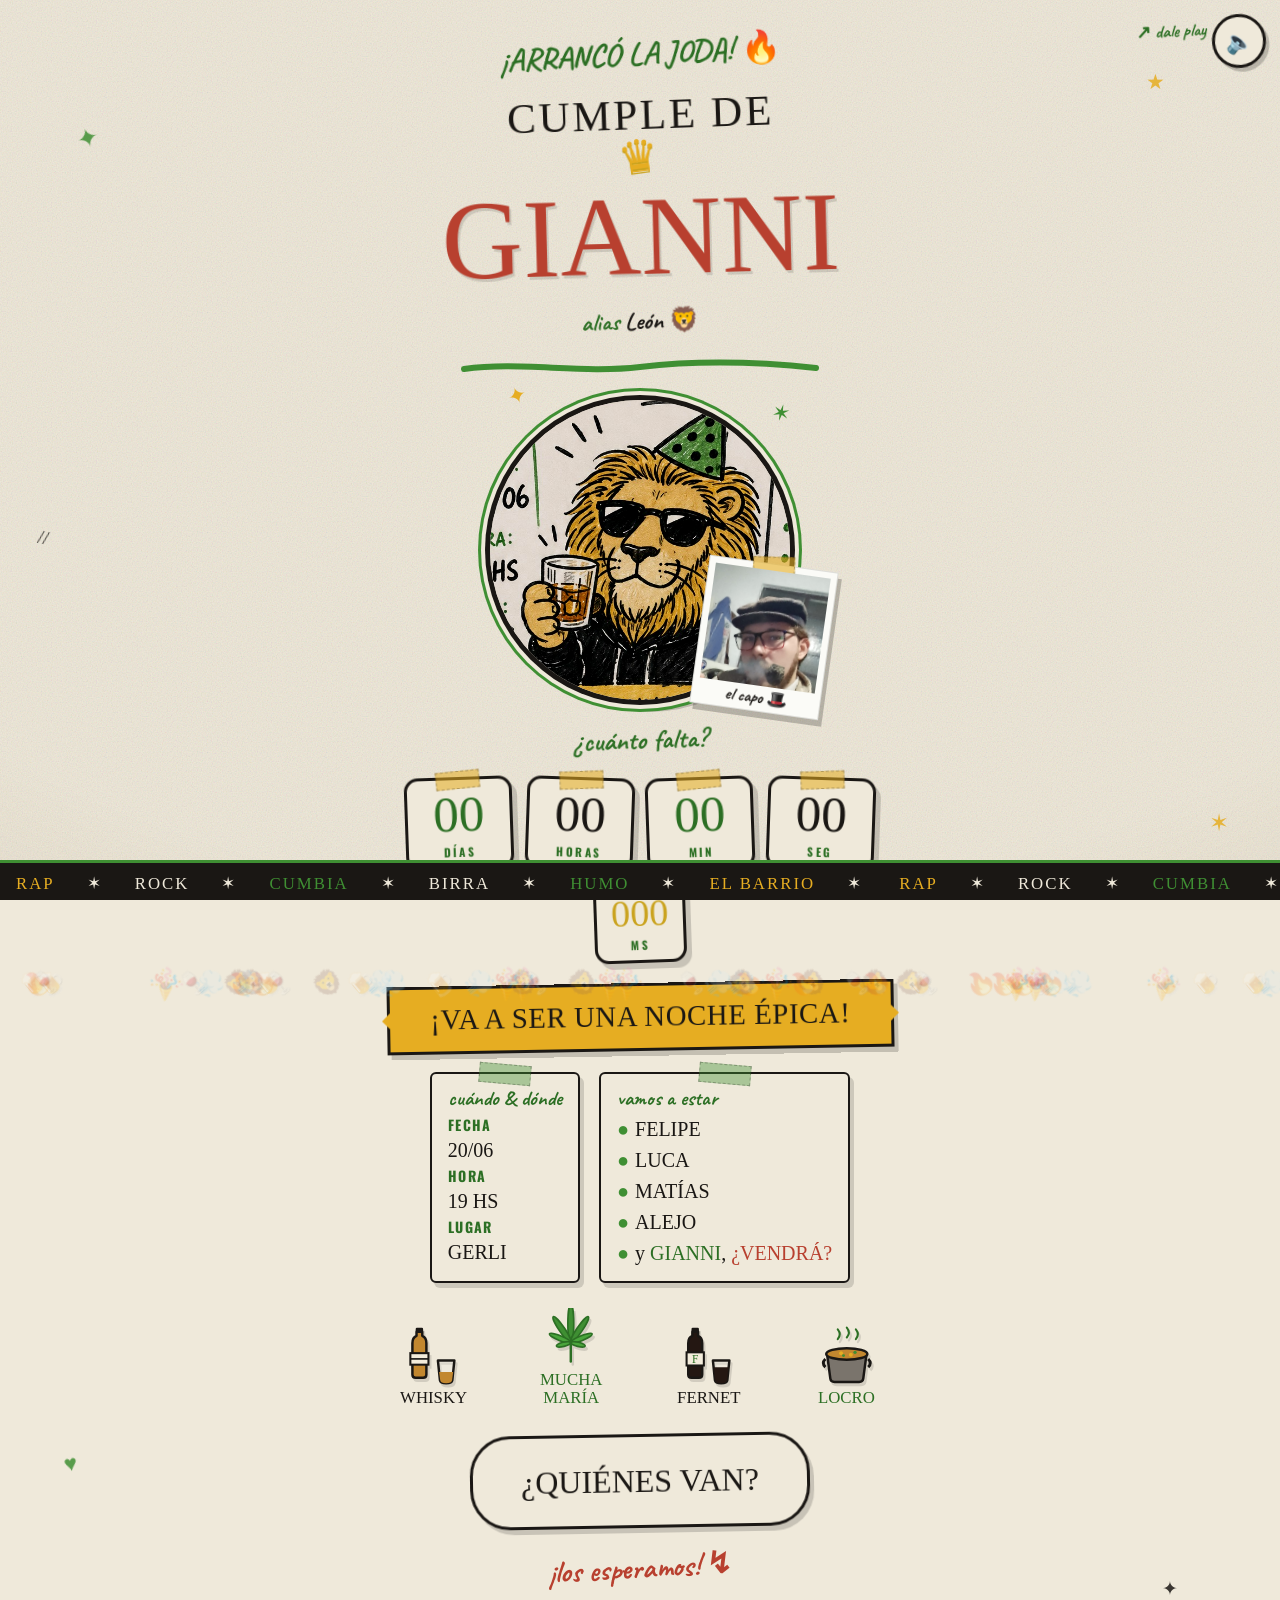
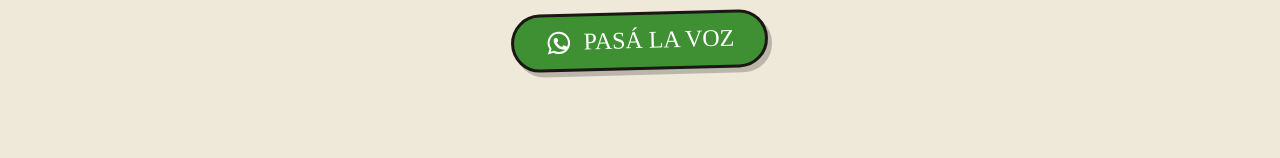
==== index.html @ a2eef61c "Rediseño flyer underground: papel kraft, marker, león + foto Gianni - Estilo dibujado (Permanent Mar" ====
<!DOCTYPE html>
<html lang="es">
<head>
<meta charset="UTF-8" />
<meta name="viewport" content="width=device-width, initial-scale=1.0, viewport-fit=cover" />
<title>CUMPLE DE GIANNI · Cuenta Regresiva</title>
<meta name="description" content="Cuenta regresiva pal cumple de Gianni (alias León) en Gerli, Lanús. Whisky, fernet, locro, humo y mucha joda." />

<!-- Open Graph -->
<meta property="og:title" content="CUMPLE DE GIANNI 🦁 — alias León" />
<meta property="og:description" content="Faltan días pa' la joda. Gerli, Lanús · 20/06 19hs. ¡Va a ser una noche épica!" />
<meta property="og:type" content="website" />
<meta property="og:image" content="leon.jpeg" />

<link rel="preconnect" href="https://fonts.googleapis.com" />
<link rel="preconnect" href="https://fonts.gstatic.com" crossorigin />
<link href="https://fonts.googleapis.com/css2?family=Permanent+Marker&family=Caveat:wght@500;700&family=Oswald:wght@500;700&display=swap" rel="stylesheet" />

<style>
  :root{
    --paper:#efe9da;--paper-2:#e7e0cf;--ink:#1a1714;
    --green:#3f8f33;--green-d:#2c6f24;--gold:#e6ad22;--gold-d:#caa31f;--red:#b8402f;
  }
  *{margin:0;padding:0;box-sizing:border-box}
  html,body{width:100%;min-height:100%}
  body{
    font-family:'Oswald',sans-serif;color:var(--ink);background:var(--paper);
    -webkit-font-smoothing:antialiased;position:relative;overflow-x:hidden;cursor:crosshair;
  }
  body::before{
    content:"";position:fixed;inset:0;z-index:0;pointer-events:none;opacity:.5;mix-blend-mode:multiply;
    background-image:url("data:image/svg+xml,%3Csvg xmlns='http://www.w3.org/2000/svg' width='220' height='220'%3E%3Cfilter id='n'%3E%3CfeTurbulence type='fractalNoise' baseFrequency='0.8' numOctaves='3'/%3E%3C/filter%3E%3Crect width='100%25' height='100%25' filter='url(%23n)' opacity='0.45'/%3E%3C/svg%3E");
  }
  body::after{
    content:"";position:fixed;inset:0;z-index:0;pointer-events:none;
    background:radial-gradient(120% 100% at 50% 40%, transparent 60%, rgba(120,95,40,.12) 100%);
  }

  .smoke{position:fixed;bottom:-12vmin;z-index:0;pointer-events:none;width:30vmin;height:30vmin;border-radius:50%;
    background:radial-gradient(circle, rgba(90,80,60,.10), transparent 65%);filter:blur(10px);opacity:0;animation:rise linear infinite}
  .smoke.s1{left:10%;animation-duration:19s}.smoke.s2{left:46%;animation-duration:24s;animation-delay:7s}.smoke.s3{left:78%;animation-duration:21s;animation-delay:3s}
  @keyframes rise{0%{transform:translateY(0) scale(.8);opacity:0}15%{opacity:.8}100%{transform:translateY(-115vh) scale(1.5);opacity:0}}

  .sheet{position:relative;z-index:1;max-width:600px;margin:0 auto;
    padding:clamp(1.2rem,5vw,2.4rem) clamp(1rem,4vw,1.8rem) 5.5rem;
    display:flex;flex-direction:column;align-items:center;text-align:center;gap:clamp(.8rem,2.4vw,1.3rem)}

  .doodle{position:absolute;font-family:'Permanent Marker',cursive;pointer-events:none;color:var(--green);opacity:.85;z-index:1}
  .dk{color:var(--ink)}.dy{color:var(--gold)}
  .d1{top:7%;left:6%;font-size:1.6rem;transform:rotate(-18deg)}.d2{top:4%;right:9%;font-size:1.3rem}
  .d3{top:30%;left:3%;font-size:1.2rem;transform:rotate(12deg)}.d4{top:46%;right:4%;font-size:1.5rem}
  .d5{bottom:16%;left:5%;font-size:1.4rem;transform:rotate(-10deg)}.d6{bottom:9%;right:8%;font-size:1.2rem}

  .eyebrow{font-family:'Caveat',cursive;font-weight:700;font-size:clamp(1.3rem,5vw,2rem);color:var(--green-d);transform:rotate(-3deg);line-height:1;animation:fade .7s ease .2s both}

  .title-wrap{display:flex;flex-direction:column;align-items:center;gap:.18em;margin-top:.1rem}
  .t-small{font-family:'Permanent Marker',cursive;font-size:clamp(1.5rem,7vw,2.7rem);letter-spacing:.06em;transform:rotate(-2deg);color:var(--ink);line-height:1;animation:fade .7s ease .3s both}
  .t-name{position:relative;display:inline-block;font-family:'Permanent Marker',cursive;font-size:clamp(3.2rem,16vw,7rem);line-height:.9;padding-top:.42em;transform:rotate(-1.5deg);text-shadow:2px 3px 0 rgba(0,0,0,.12);animation:sprayOn .9s ease .35s both}
  .crown{position:absolute;top:-.05em;left:50%;transform:translateX(-50%) rotate(-7deg);font-size:.4em;color:var(--gold);text-shadow:0 2px 0 var(--gold-d)}
  .apodo{font-family:'Caveat',cursive;font-weight:700;color:var(--green-d);font-size:clamp(1.05rem,4vw,1.5rem);transform:rotate(-2deg);margin-top:-.1rem;animation:fade .7s ease .5s both}
  .apodo b{color:var(--ink)}
  @keyframes sprayOn{0%{opacity:0;filter:blur(14px);transform:rotate(-1.5deg) scale(1.08)}60%{opacity:1;filter:blur(0)}}
  @keyframes fade{0%{opacity:0;transform:translateY(10px)}}

  .scribble{width:min(78%,360px);height:18px;margin-top:.1rem;animation:fade .6s ease .7s both}
  .scribble path{fill:none;stroke:var(--green);stroke-width:6;stroke-linecap:round}

  .lion{position:relative;width:clamp(190px,52vw,300px);aspect-ratio:1;margin:.2rem 0 .1rem;animation:pop .6s cubic-bezier(.2,1.5,.4,1) .6s both}
  .lion-frame{position:absolute;inset:0;border-radius:50%;overflow:hidden;cursor:pointer;
    box-shadow:0 0 0 5px var(--ink),0 0 0 9px var(--paper),0 0 0 12px var(--green),10px 12px 0 rgba(0,0,0,.18);background:var(--paper-2);transition:transform .2s}
  .lion-frame:hover{transform:rotate(-2deg) scale(1.02)}
  .lion-frame.shake{animation:shake .5s}
  @keyframes shake{0%,100%{transform:rotate(0)}20%{transform:rotate(-4deg)}40%{transform:rotate(4deg)}60%{transform:rotate(-3deg)}80%{transform:rotate(3deg)}}
  .lion-frame img{position:absolute;width:185%;left:-34%;top:-70%;filter:contrast(1.04) saturate(1.05)}
  .lion .spark{position:absolute;font-family:'Permanent Marker',cursive;color:var(--ink);font-size:1.4rem;pointer-events:none}
  .lion .sp1{top:-6%;left:6%;transform:rotate(-20deg);color:var(--gold)}
  .lion .sp2{top:0;right:0;transform:rotate(15deg);color:var(--green)}
  @keyframes pop{0%{opacity:0;transform:translateY(24px) scale(.85)}}

  .polaroid{position:absolute;bottom:-4%;right:-13%;width:clamp(86px,24vw,130px);background:#fbfbf7;padding:6px 6px 4px;
    border:1px solid rgba(0,0,0,.12);box-shadow:4px 6px 0 rgba(0,0,0,.22);transform:rotate(8deg);z-index:4;animation:drop .7s cubic-bezier(.2,1.4,.4,1) 1s both}
  .polaroid::before{content:"";position:absolute;top:-8px;left:50%;transform:translateX(-50%) rotate(-6deg);width:40px;height:15px;background:rgba(230,173,34,.6);border:1px dashed rgba(0,0,0,.25)}
  .pol-img{position:relative;width:100%;aspect-ratio:1;overflow:hidden;background:#222}
  .pol-img img{position:absolute;width:115%;left:-13%;top:-34%;filter:contrast(1.05)}
  .pol-cap{display:block;font-family:'Caveat',cursive;font-weight:700;color:var(--ink);font-size:clamp(.8rem,3vw,1.05rem);text-align:center;line-height:1.05;margin-top:3px}
  @keyframes drop{0%{opacity:0;transform:translateY(-30px) rotate(0) scale(.6)}}

  .clock-cap{font-family:'Caveat',cursive;font-weight:700;font-size:clamp(1.2rem,4.5vw,1.7rem);color:var(--green-d);transform:rotate(-2deg)}
  .clock{display:flex;flex-wrap:wrap;justify-content:center;gap:clamp(.45rem,2vw,.8rem);width:100%}
  .cell{position:relative;min-width:clamp(62px,17vw,108px);background:var(--paper);border:3px solid var(--ink);border-radius:14px;
    padding:.5rem .35rem .4rem;box-shadow:5px 6px 0 rgba(0,0,0,.16);animation:pop .55s cubic-bezier(.2,1.5,.4,1) both}
  .cell:nth-child(1){animation-delay:.9s}.cell:nth-child(2){animation-delay:1s}.cell:nth-child(3){animation-delay:1.1s}.cell:nth-child(4){animation-delay:1.2s}.cell:nth-child(5){animation-delay:1.3s}
  .cell:nth-child(odd){transform:rotate(-2deg)}.cell:nth-child(even){transform:rotate(2deg)}
  .cell::before{content:"";position:absolute;top:-9px;left:50%;transform:translateX(-50%) rotate(-4deg);width:42px;height:16px;background:rgba(230,173,34,.55);border:1px dashed rgba(0,0,0,.25)}
  .num{font-family:'Permanent Marker',cursive;font-size:clamp(1.8rem,7vw,3.2rem);line-height:1;color:var(--ink);font-variant-numeric:tabular-nums;transition:transform .12s}
  .num.tick{transform:scale(1.14)}
  .cell:nth-child(1) .num,.cell:nth-child(3) .num{color:var(--green-d)}
  .cell:nth-child(5) .num{color:var(--gold-d)}
  .lbl{font-family:'Oswald',sans-serif;font-weight:700;font-size:clamp(.5rem,1.7vw,.72rem);letter-spacing:.22em;text-transform:uppercase;color:var(--green-d);margin-top:.25rem}
  .cell--ms{min-width:clamp(62px,15vw,92px)}.cell--ms .num{font-size:clamp(1.4rem,5.5vw,2.4rem)}

  .banner{position:relative;background:var(--gold);color:var(--ink);font-family:'Permanent Marker',cursive;font-size:clamp(1.1rem,4.6vw,1.8rem);
    padding:.5em 1.4em;letter-spacing:.02em;transform:rotate(-1deg);box-shadow:4px 5px 0 rgba(0,0,0,.18);border:3px solid var(--ink)}
  .banner::before,.banner::after{content:"";position:absolute;top:50%;width:0;height:0;border:14px solid transparent}
  .banner::before{left:-22px;border-right-color:var(--gold);transform:translateY(-50%)}
  .banner::after{right:-22px;border-left-color:var(--gold);transform:translateY(-50%)}

  .notes{display:flex;flex-wrap:wrap;justify-content:center;gap:clamp(.6rem,3vw,1.2rem);width:100%}
  .note{background:var(--paper);border:2.5px solid var(--ink);border-radius:6px;padding:.7rem 1rem;text-align:left;box-shadow:4px 5px 0 rgba(0,0,0,.14);position:relative}
  .note::before{content:"";position:absolute;top:-10px;left:50%;transform:translateX(-50%) rotate(5deg);width:50px;height:18px;background:rgba(63,143,51,.4);border:1px dashed rgba(0,0,0,.25)}
  .note h4{font-family:'Caveat',cursive;font-weight:700;color:var(--green-d);font-size:clamp(1rem,3.6vw,1.3rem);margin-bottom:.2rem}
  .note .row{font-family:'Permanent Marker',cursive;font-size:clamp(.95rem,3.6vw,1.25rem);line-height:1.5}
  .note .row .k{color:var(--green-d);font-family:'Oswald';font-weight:700;font-size:.7em;letter-spacing:.1em;display:block;text-transform:uppercase}
  .crew-note .item{font-family:'Permanent Marker',cursive;font-size:clamp(.95rem,3.6vw,1.25rem);line-height:1.55}
  .crew-note .dot{color:var(--green);margin-right:.3em}.crew-note .host{color:var(--green-d)}
  .crew-note .q{color:var(--red)}

  .items{display:flex;flex-wrap:wrap;justify-content:center;align-items:flex-end;gap:clamp(.8rem,4vw,1.6rem);margin-top:.3rem}
  .item-x{display:flex;flex-direction:column;align-items:center;gap:.25rem;width:clamp(72px,20vw,112px)}
  .item-x .ic{width:clamp(2.6rem,10vw,3.6rem);height:auto;display:block;filter:drop-shadow(2px 3px 0 rgba(0,0,0,.12));transition:transform .2s}
  .item-x:hover .ic{transform:translateY(-4px) rotate(-4deg)}
  .item-x .nm{font-family:'Permanent Marker',cursive;font-size:clamp(.8rem,3.2vw,1.05rem);color:var(--ink);line-height:1.05}
  .item-x:nth-child(2) .nm,.item-x:nth-child(4) .nm{color:var(--green-d)}

  .bubble{position:relative;background:var(--paper);border:3px solid var(--ink);border-radius:40px;padding:.8em 1.5em;font-family:'Permanent Marker',cursive;font-size:clamp(1.2rem,5vw,2rem);box-shadow:4px 5px 0 rgba(0,0,0,.16);transform:rotate(-1deg);margin-top:.4rem}
  .esper{font-family:'Caveat',cursive;font-weight:700;color:var(--red);font-size:clamp(1.3rem,5vw,1.9rem);transform:rotate(-3deg)}

  .share{display:inline-flex;align-items:center;gap:.45em;margin-top:.3rem;cursor:pointer;
    background:var(--green);color:#fff;font-family:'Permanent Marker',cursive;font-size:clamp(1.05rem,4.4vw,1.5rem);
    border:3px solid var(--ink);border-radius:44px;padding:.5em 1.3em;box-shadow:4px 5px 0 rgba(0,0,0,.22);
    transform:rotate(-1.5deg);transition:transform .15s}
  .share:hover{transform:rotate(0) translateY(-2px)}
  .share:active{transform:translateY(1px)}
  .share svg{width:1.15em;height:1.15em;fill:#fff;flex:none}

  .mute{position:fixed;top:14px;right:14px;z-index:20;width:54px;height:54px;border-radius:50%;
    background:var(--paper);border:3px solid var(--ink);box-shadow:3px 4px 0 rgba(0,0,0,.2);
    font-size:1.4rem;cursor:pointer;transform:rotate(-6deg);display:grid;place-items:center;transition:transform .15s}
  .mute:hover{transform:rotate(0) scale(1.05)}
  .mute:not(.on){animation:nudge 1.6s ease-in-out infinite}
  .mute.on{background:var(--green);color:var(--paper)}
  @keyframes nudge{0%,100%{transform:rotate(-6deg)}50%{transform:rotate(-6deg) scale(1.1)}}
  .mute-hint{position:fixed;top:20px;right:74px;z-index:20;font-family:'Caveat',cursive;font-weight:700;color:var(--green-d);font-size:1.1rem;transform:rotate(-3deg);pointer-events:none}

  .marquee{position:fixed;bottom:0;left:0;width:100%;z-index:10;background:var(--ink);border-top:3px solid var(--green);overflow:hidden;white-space:nowrap;padding:.4rem 0}
  .marquee__t{display:inline-block;white-space:nowrap;animation:scroll 20s linear infinite}
  .marquee span{font-family:'Permanent Marker',cursive;font-size:clamp(.75rem,2.4vw,1.05rem);letter-spacing:.12em;color:var(--paper);padding:0 1rem}
  .marquee span.hot{color:var(--gold)}.marquee span.grn{color:var(--green)}
  @keyframes scroll{from{transform:translateX(0)}to{transform:translateX(-50%)}}

  .confetti{position:fixed;top:-5vh;font-size:1.5rem;z-index:30;pointer-events:none;animation:fall linear forwards}
  @keyframes fall{to{transform:translateY(112vh) rotate(680deg);opacity:.2}}

  .toast{position:fixed;left:50%;bottom:70px;transform:translateX(-50%);z-index:40;background:var(--ink);color:var(--paper);
    font-family:'Caveat',cursive;font-weight:700;font-size:1.1rem;padding:.5em 1.1em;border-radius:10px;box-shadow:3px 4px 0 rgba(0,0,0,.3);opacity:0;transition:opacity .3s;pointer-events:none}
  .toast.show{opacity:1}

  body.party .t-name{color:var(--red)}

  @media (prefers-reduced-motion:reduce){*{animation:none!important}}
</style>
</head>
<body>
  <audio id="bg" src="fiesta.mp3" loop preload="auto"></audio>
  <button class="mute" id="mbtn" aria-label="Música">🔈</button>
  <span class="mute-hint" id="hint">↗ dale play</span>

  <div class="smoke s1"></div><div class="smoke s2"></div><div class="smoke s3"></div>

  <span class="doodle d1">✦</span><span class="doodle d2 dy">★</span><span class="doodle d3 dk">//</span>
  <span class="doodle d4 dy">✶</span><span class="doodle d5">♥</span><span class="doodle d6 dk">✦</span>

  <main class="sheet">
    <p class="eyebrow">faltan pa' la joda...</p>

    <div class="title-wrap">
      <span class="t-small">CUMPLE DE</span>
      <span class="t-name"><span class="crown">♛</span>GIANNI</span>
    </div>
    <p class="apodo">alias <b>León</b> 🦁</p>
    <svg class="scribble" viewBox="0 0 360 18" preserveAspectRatio="none"><path d="M4 11 C 60 3, 120 16, 180 9 S 300 4, 356 10"/></svg>

    <div class="lion">
      <div class="lion-frame" id="lionFrame" title="tocá al león"><img src="leon.jpeg" alt="León" /></div>
      <span class="spark sp1">✦</span>
      <span class="spark sp2">✶</span>
      <div class="polaroid">
        <div class="pol-img"><img src="IMG-20250614-WA0026.jpg" alt="Gianni" /></div>
        <span class="pol-cap">el capo 🎩</span>
      </div>
    </div>

    <p class="clock-cap">¿cuánto falta?</p>
    <div class="clock" id="clock">
      <div class="cell"><div class="num" id="d">00</div><div class="lbl">Días</div></div>
      <div class="cell"><div class="num" id="h">00</div><div class="lbl">Horas</div></div>
      <div class="cell"><div class="num" id="m">00</div><div class="lbl">Min</div></div>
      <div class="cell"><div class="num" id="s">00</div><div class="lbl">Seg</div></div>
      <div class="cell cell--ms"><div class="num" id="ms">000</div><div class="lbl">Ms</div></div>
    </div>

    <div class="banner">¡VA A SER UNA NOCHE ÉPICA!</div>

    <div class="notes">
      <div class="note">
        <h4>cuándo &amp; dónde</h4>
        <div class="row"><span class="k">Fecha</span>20/06</div>
        <div class="row"><span class="k">Hora</span>19 HS</div>
        <div class="row"><span class="k">Lugar</span>GERLI</div>
      </div>
      <div class="note crew-note">
        <h4>vamos a estar</h4>
        <div class="item"><span class="dot">●</span>FELIPE</div>
        <div class="item"><span class="dot">●</span>LUCA</div>
        <div class="item"><span class="dot">●</span>MATÍAS</div>
        <div class="item"><span class="dot">●</span>ALEJO</div>
        <div class="item"><span class="dot">●</span>y <span class="host">GIANNI</span>, <span class="q">¿VENDRÁ?</span></div>
      </div>
    </div>

    <div class="items">
      <div class="item-x">
        <svg class="ic" viewBox="0 0 70 72" aria-hidden="true">
          <rect x="13" y="2" width="9" height="5" rx="1.5" fill="#1a1714"/>
          <path d="M14 7 h7 v5 q5 2 5 9 v38 q0 4 -4 4 H13 q-4 0 -4 -4 V21 q0 -7 5 -9 z" fill="#c2872f" stroke="#1a1714" stroke-width="3" stroke-linejoin="round"/>
          <rect x="6.5" y="33" width="22" height="14" fill="#f3ecdb" stroke="#1a1714" stroke-width="2.5"/>
          <line x1="6.5" y1="40" x2="28.5" y2="40" stroke="#1a1714" stroke-width="2"/>
          <path d="M40 42 h20 l-2.5 24 q-.5 3.5 -7.5 3.5 t-7.5 -3.5 z" fill="#ffffff" fill-opacity=".18" stroke="#1a1714" stroke-width="3" stroke-linejoin="round"/>
          <path d="M41.5 56 h17 l-1.3 10 q-.4 3.5 -7.2 3.5 t-7.2 -3.5 z" fill="#c2872f"/>
        </svg>
        <span class="nm">WHISKY</span>
      </div>
      <div class="item-x">
        <svg class="ic" viewBox="0 0 70 72" aria-hidden="true">
          <g transform="translate(35,42)" stroke="#2c6f24" stroke-width="2" stroke-linejoin="round">
            <ellipse cx="0" cy="-23" rx="3.6" ry="23" fill="#3f8f33"/>
            <ellipse cx="0" cy="-19" rx="3.4" ry="19" fill="#3f8f33" transform="rotate(34)"/>
            <ellipse cx="0" cy="-19" rx="3.4" ry="19" fill="#3f8f33" transform="rotate(-34)"/>
            <ellipse cx="0" cy="-14" rx="3" ry="14" fill="#4aa53c" transform="rotate(68)"/>
            <ellipse cx="0" cy="-14" rx="3" ry="14" fill="#4aa53c" transform="rotate(-68)"/>
            <ellipse cx="0" cy="-9" rx="2.6" ry="9" fill="#4aa53c" transform="rotate(104)"/>
            <ellipse cx="0" cy="-9" rx="2.6" ry="9" fill="#4aa53c" transform="rotate(-104)"/>
          </g>
          <line x1="35" y1="42" x2="35" y2="65" stroke="#2c6f24" stroke-width="3" stroke-linecap="round"/>
        </svg>
        <span class="nm">MUCHA MARÍA</span>
      </div>
      <div class="item-x">
        <svg class="ic" viewBox="0 0 70 72" aria-hidden="true">
          <rect x="14" y="2" width="9" height="5" rx="1.5" fill="#1a1714"/>
          <path d="M15 7 h7 v5 q5 2 5 9 v38 q0 4 -4 4 H14 q-4 0 -4 -4 V21 q0 -7 5 -9 z" fill="#241712" stroke="#1a1714" stroke-width="3" stroke-linejoin="round"/>
          <rect x="8" y="32" width="21" height="16" fill="#f3ecdb" stroke="#1a1714" stroke-width="2.5"/>
          <text x="18.5" y="45" font-family="'Permanent Marker',cursive" font-size="14" text-anchor="middle" fill="#2c6f24">F</text>
          <path d="M40 42 h20 l-2.5 24 q-.5 3.5 -7.5 3.5 t-7.5 -3.5 z" fill="#ffffff" fill-opacity=".18" stroke="#1a1714" stroke-width="3" stroke-linejoin="round"/>
          <path d="M41.2 50 h17.6 l-1.7 16 q-.5 3.5 -7.1 3.5 t-7.1 -3.5 z" fill="#241712"/>
        </svg>
        <span class="nm">FERNET</span>
      </div>
      <div class="item-x">
        <svg class="ic" viewBox="0 0 70 72" aria-hidden="true">
          <path d="M24 16 q5 -6 0 -12" fill="none" stroke="#2c6f24" stroke-width="2.5" stroke-linecap="round"/>
          <path d="M35 14 q5 -6 0 -12" fill="none" stroke="#2c6f24" stroke-width="2.5" stroke-linecap="round"/>
          <path d="M46 16 q5 -6 0 -12" fill="none" stroke="#2c6f24" stroke-width="2.5" stroke-linecap="round"/>
          <path d="M9 40 q-5 5 0 10" fill="none" stroke="#1a1714" stroke-width="3.5"/>
          <path d="M61 40 q5 5 0 10" fill="none" stroke="#1a1714" stroke-width="3.5"/>
          <path d="M11 34 h48 l-4 30 q-.5 4 -5 4 h-30 q-4.5 0 -5 -4 z" fill="#7a746c" stroke="#1a1714" stroke-width="3" stroke-linejoin="round"/>
          <ellipse cx="35" cy="34" rx="25" ry="7" fill="#c2872f" stroke="#1a1714" stroke-width="3"/>
          <circle cx="28" cy="33" r="2.4" fill="#e6ad22"/><circle cx="40" cy="35" r="2.4" fill="#e6ad22"/>
          <circle cx="45" cy="32" r="2" fill="#3f8f33"/><circle cx="31" cy="36" r="1.8" fill="#3f8f33"/>
        </svg>
        <span class="nm">LOCRO</span>
      </div>
    </div>

    <div class="bubble">¿QUIÉNES VAN?</div>
    <p class="esper">¡los esperamos! ↯</p>

    <button class="share" id="shareBtn">
      <svg viewBox="0 0 32 32" aria-hidden="true"><path d="M16 3a13 13 0 0 0-11 19.9L3 29l6.3-1.9A13 13 0 1 0 16 3zm0 2.4a10.6 10.6 0 1 1-5.6 19.6l-.4-.2-3.7 1.1 1.1-3.6-.3-.4A10.6 10.6 0 0 1 16 5.4zm-3.6 4.8c-.3 0-.7.1-1 .4-.4.4-1.3 1.3-1.3 3.1s1.4 3.6 1.5 3.9c.2.3 2.6 4.1 6.4 5.6 3.1 1.2 3.8 1 4.5.9.7-.1 2.2-.9 2.5-1.8.3-.9.3-1.6.2-1.8-.1-.2-.4-.3-.8-.5s-2.2-1.1-2.5-1.2c-.3-.1-.6-.2-.8.2-.2.3-.9 1.2-1.1 1.4-.2.2-.4.3-.8.1-.4-.2-1.6-.6-3-1.9-1.1-1-1.9-2.2-2.1-2.6-.2-.4 0-.6.2-.8l.6-.7c.2-.2.2-.4.4-.6.1-.3.1-.5 0-.7l-1-2.5c-.3-.6-.5-.5-.8-.5h-.5z"/></svg>
      PASÁ LA VOZ
    </button>
  </main>

  <div class="toast" id="toast">link copiado 📋</div>

  <div class="marquee"><div class="marquee__t" id="track">
    <span class="hot">RAP</span><span>✶</span><span>ROCK</span><span>✶</span><span class="grn">CUMBIA</span><span>✶</span><span>BIRRA</span><span>✶</span><span class="grn">HUMO</span><span>✶</span><span class="hot">EL BARRIO</span><span>✶</span>
  </div></div>

<script>
  // ---- countdown ----
  const TARGET=new Date('2026-06-20T19:00:00-03:00').getTime();
  const el={d:d,h:h,m:m,s:s,ms:ms};
  const pad=(n,w=2)=>String(n).padStart(w,'0');
  function set(node,v,w){const x=pad(v,w);if(node.textContent!==x){node.textContent=x;node.classList.add('tick');setTimeout(()=>node.classList.remove('tick'),120);}}
  let fin=false;
  function tick(){
    const diff=TARGET-Date.now();
    if(diff<=0){if(!fin)party();return;}
    const sec=Math.floor(diff/1000);
    set(el.d,Math.floor(sec/86400));set(el.h,Math.floor(sec%86400/3600));
    set(el.m,Math.floor(sec%3600/60));set(el.s,sec%60);
    el.ms.textContent=pad(diff%1000,3);
    requestAnimationFrame(tick);
  }
  function party(){
    fin=true;document.body.classList.add('party');
    document.querySelector('.eyebrow').textContent='¡ARRANCÓ LA JODA! 🔥';
    const e=['🦁','🍺','💨','🔥','🎉','🍷'];
    for(let i=0;i<60;i++){const c=document.createElement('div');c.className='confetti';c.textContent=e[i%e.length];
      c.style.left=Math.random()*100+'vw';c.style.animationDuration=(2.5+Math.random()*3)+'s';c.style.animationDelay=Math.random()*2+'s';document.body.appendChild(c);}
  }
  tick();

  // ---- marquee loop ----
  track.innerHTML+=track.innerHTML;

  // ---- audio + mute ----
  const bg=document.getElementById('bg'),mbtn=document.getElementById('mbtn'),hint=document.getElementById('hint');
  function paint(){const on=!bg.paused&&!bg.muted;mbtn.textContent=on?'🔊':'🔈';mbtn.classList.toggle('on',on);if(on&&hint)hint.style.display='none';}
  mbtn.onclick=()=>{
    if(bg.paused){bg.play().then(()=>{bg.muted=false;paint();}).catch(()=>{paint();});}
    else{bg.muted=!bg.muted;paint();}
  };

  // ---- easter egg: tocá al león ----
  const lf=document.getElementById('lionFrame');
  lf.onclick=()=>{lf.classList.remove('shake');void lf.offsetWidth;lf.classList.add('shake');
    const e=['💨','🦁','🔥'];for(let i=0;i<10;i++){const c=document.createElement('div');c.className='confetti';c.textContent=e[i%e.length];
      c.style.left=(40+Math.random()*20)+'vw';c.style.top='40vh';c.style.animationDuration=(1.5+Math.random()*1.5)+'s';document.body.appendChild(c);setTimeout(()=>c.remove(),3000);}};

  // ---- share (WhatsApp) ----
  const shareBtn=document.getElementById('shareBtn'),toast=document.getElementById('toast');
  function faltaTxt(){
    const diff=TARGET-Date.now();
    if(diff<=0) return '¡YA ARRANCÓ, corré! 🔥';
    const sec=Math.floor(diff/1000);
    const d=Math.floor(sec/86400),h=Math.floor(sec%86400/3600),m=Math.floor(sec%3600/60);
    const p=[];
    if(d) p.push(d+(d===1?' día':' días'));
    if(h) p.push(h+'h');
    if(m) p.push(m+'min');
    return 'faltan '+(p.join(' ')||'segundos')+' pa\' la joda';
  }
  function shareText(){
    return '🦁 CUMPLE DE GIANNI — 20/06 · 19hs · Gerli.\n⏳ '+faltaTxt()+'. ¡Va a ser una noche épica, sumate!';
  }
  function showToast(m){toast.textContent=m;toast.classList.add('show');setTimeout(()=>toast.classList.remove('show'),1800);}
  shareBtn.onclick=async()=>{
    const text=shareText(), url=location.href;
    if(navigator.share){try{await navigator.share({title:'Cumple de Gianni 🦁',text,url});return;}catch(e){if(e.name==='AbortError')return;}}
    window.open('https://wa.me/?text='+encodeURIComponent(text+' '+url),'_blank');
  };
</script>
</body>
</html>
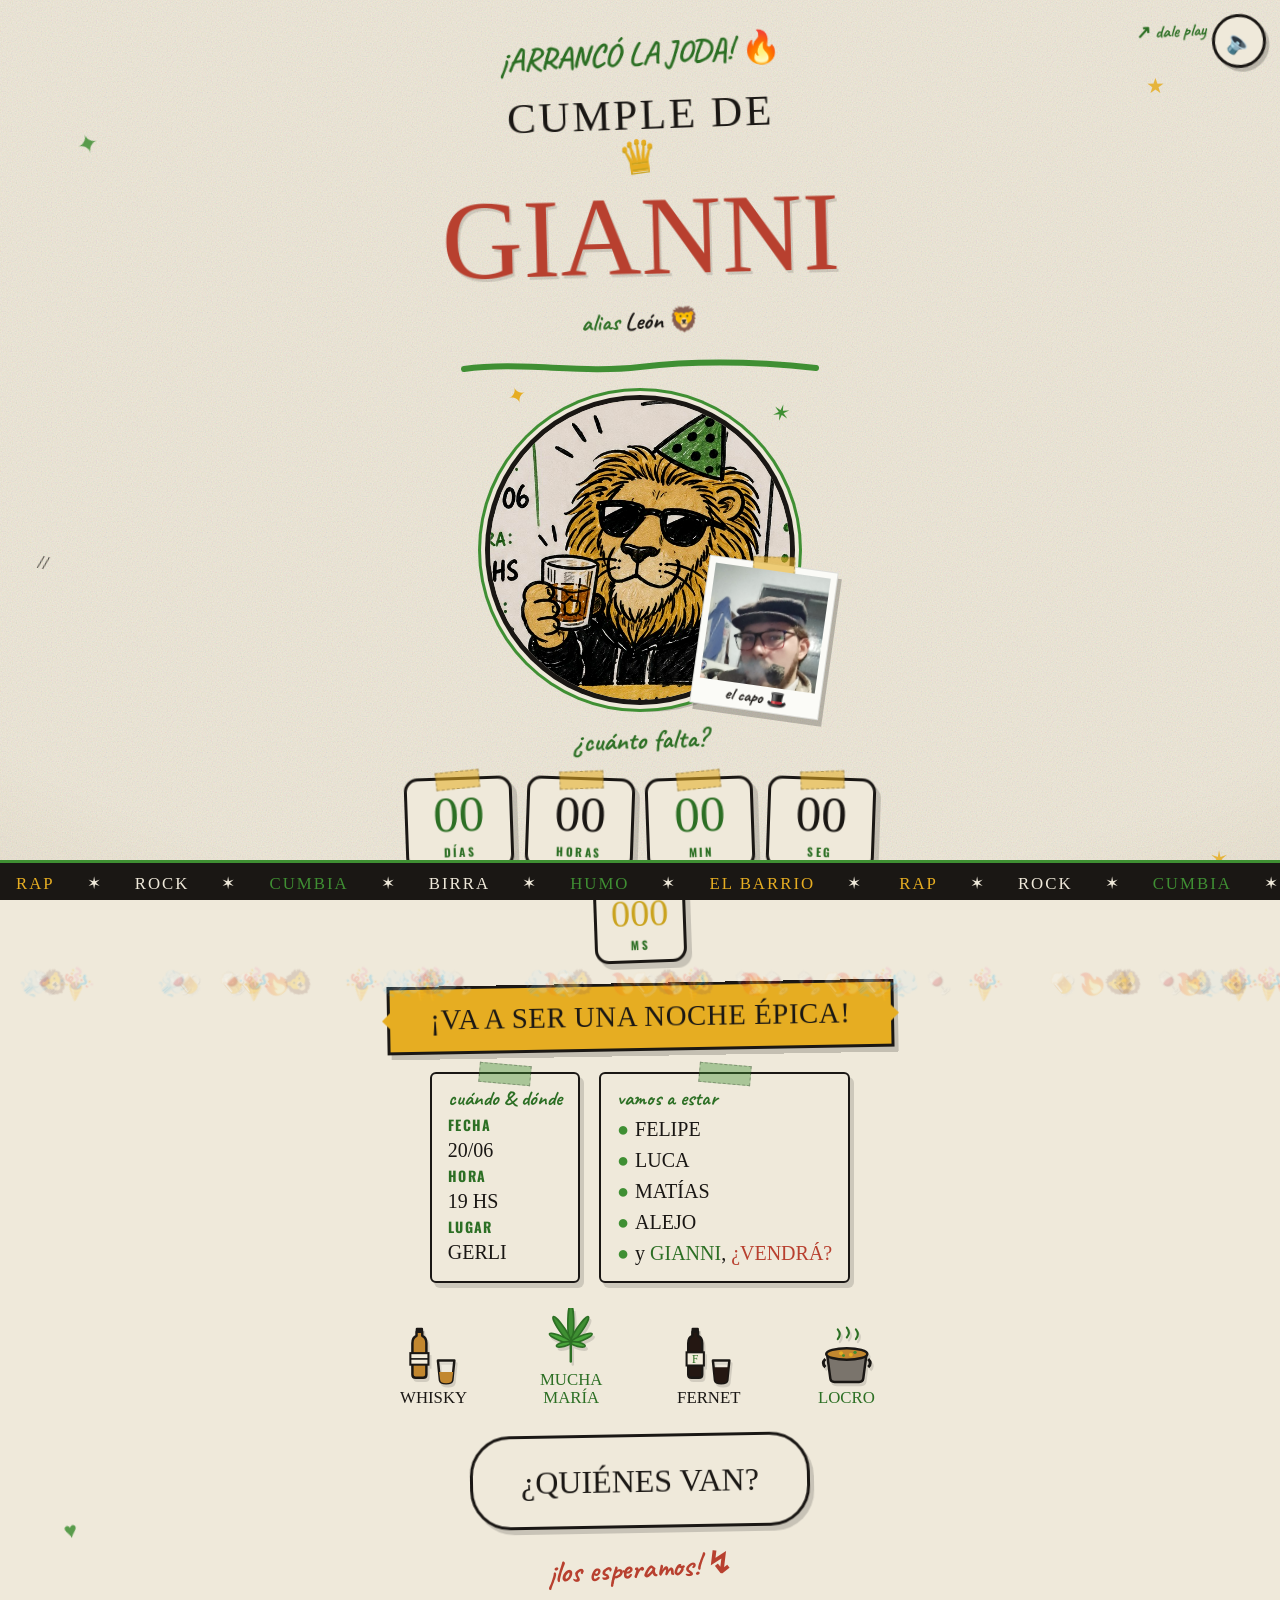
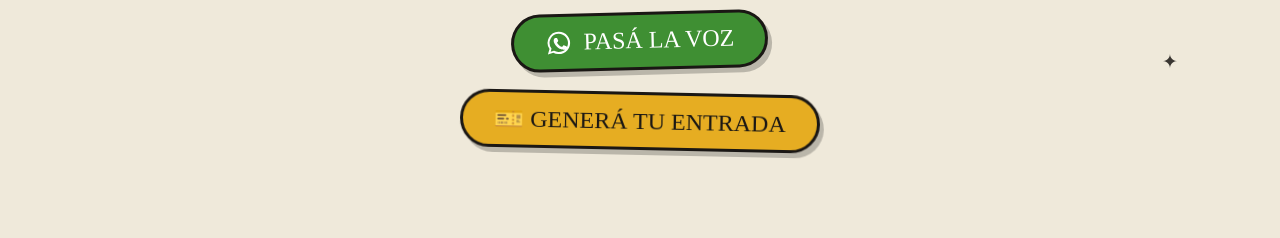
==== commit b7ab6c3f: "feat: generador de entrada VIP (modal + ticket canvas + compartir WhatsApp)" ====
--- a/index.html
+++ b/index.html
@@ -156,6 +156,55 @@
   .toast.show{opacity:1}
 
   body.party .t-name{color:var(--red)}
+
+  /* ---- ENTRADA VIP (modal + ticket + acciones) ---- */
+  .ticket-cta{display:inline-flex;align-items:center;gap:.45em;margin-top:.1rem;cursor:pointer;
+    background:var(--gold);color:var(--ink);font-family:'Permanent Marker',cursive;font-size:clamp(1.05rem,4.4vw,1.5rem);
+    border:3px solid var(--ink);border-radius:44px;padding:.5em 1.3em;box-shadow:4px 5px 0 rgba(0,0,0,.22);
+    transform:rotate(1.2deg);transition:transform .15s}
+  .ticket-cta:hover{transform:rotate(0) translateY(-2px)}
+  .ticket-cta:active{transform:translateY(1px)}
+
+  .modal{position:fixed;inset:0;z-index:50;display:none;align-items:flex-start;justify-content:center;
+    background:rgba(10,8,6,.74);overflow-y:auto;padding:max(3vh,16px) 14px 40px;-webkit-backdrop-filter:blur(3px);backdrop-filter:blur(3px)}
+  .modal.open{display:flex}
+  .modal-card{position:relative;width:min(560px,100%);background:var(--paper);border:3px solid var(--ink);border-radius:14px;
+    box-shadow:8px 10px 0 rgba(0,0,0,.45);padding:clamp(1rem,4vw,1.6rem);animation:pop .4s cubic-bezier(.2,1.5,.4,1) both}
+  .modal-card h3{font-family:'Permanent Marker',cursive;font-size:clamp(1.3rem,5vw,1.9rem);text-align:center;color:var(--ink)}
+  .modal-sub{text-align:center;font-family:'Caveat',cursive;font-weight:700;color:var(--green-d);font-size:1.1rem;margin:.1rem 0 1rem}
+  .modal-close{position:absolute;top:8px;right:10px;width:38px;height:38px;border-radius:50%;border:3px solid var(--ink);
+    background:var(--paper);font-size:1.1rem;cursor:pointer;display:grid;place-items:center;box-shadow:2px 3px 0 rgba(0,0,0,.2)}
+
+  .frm{display:flex;gap:.7rem;margin-bottom:1rem}
+  .frm .f{flex:1;min-width:0}
+  .frm label{display:block;font-family:'Oswald';font-weight:700;font-size:.6rem;letter-spacing:.18em;text-transform:uppercase;color:var(--green-d);margin-bottom:.25rem}
+  .frm input{width:100%;background:#fff;color:var(--ink);border:3px solid var(--ink);border-radius:10px;padding:.5rem .7rem;
+    font-family:'Permanent Marker',cursive;font-size:1.1rem;outline:none}
+  .frm input:focus{border-color:var(--green)}
+
+  .tk{display:flex;border:3px solid var(--ink);border-radius:10px;box-shadow:5px 6px 0 rgba(0,0,0,.25);overflow:hidden;background:var(--paper)}
+  .tk-body{flex:1;padding:.9rem 1rem;min-width:0}
+  .tk-eyebrow{font-family:'Caveat',cursive;font-weight:700;color:var(--green-d);font-size:1rem;transform:rotate(-2deg)}
+  .tk-eyebrow b{color:var(--ink)}
+  .tk-who{font-family:'Permanent Marker',cursive;font-size:clamp(1.5rem,6.5vw,2.3rem);line-height:.95;margin:.12rem 0 .15rem;word-break:break-word;color:var(--ink)}
+  .tk-adm{font-family:'Oswald',sans-serif;font-weight:700;font-size:.6rem;letter-spacing:.16em;color:var(--green-d)}
+  .tk-meta{display:flex;gap:1rem;font-family:'Permanent Marker',cursive;font-size:.9rem;margin-top:.5rem}
+  .tk-meta .k{display:block;font-family:'Oswald',sans-serif;font-weight:700;font-size:.55rem;letter-spacing:.12em;color:var(--green-d)}
+  .tk-barcode{height:30px;margin-top:.6rem;background:repeating-linear-gradient(90deg,var(--ink) 0 2px,transparent 2px 4px,var(--ink) 4px 5px,transparent 5px 9px)}
+  .tk-stub{width:90px;flex:none;border-left:3px dashed var(--ink);padding:.8rem .4rem;display:flex;flex-direction:column;align-items:center;justify-content:space-between;text-align:center;background:var(--paper-2)}
+  .tk-vert{writing-mode:vertical-rl;font-family:'Oswald',sans-serif;font-weight:700;letter-spacing:.2em;font-size:.58rem;color:var(--green-d)}
+  .tk-num{font-family:'Permanent Marker',cursive;font-size:1.3rem;color:var(--red)}
+  .tk-lion{width:44px;height:44px;border-radius:50%;overflow:hidden;border:2px solid var(--ink);position:relative;flex:none}
+  .tk-lion img{position:absolute;width:185%;left:-34%;top:-70%}
+
+  .acts{display:flex;gap:.6rem;margin-top:1rem;flex-wrap:wrap;justify-content:center}
+  .acts .btn{display:inline-flex;align-items:center;gap:.4em;cursor:pointer;font-family:'Permanent Marker',cursive;font-size:1rem;
+    border:3px solid var(--ink);border-radius:40px;padding:.45em 1.1em;box-shadow:3px 4px 0 rgba(0,0,0,.3);transition:transform .15s}
+  .acts .btn:hover{transform:translateY(-2px)}
+  .acts .btn:active{transform:translateY(1px)}
+  .acts .wa{background:#25D366;color:#0a3d1c}
+  .acts .dl{background:var(--paper);color:var(--ink)}
+  .modal-note{text-align:center;font-family:'Caveat',cursive;font-weight:700;color:#6b6256;font-size:.95rem;margin-top:.7rem;line-height:1.3}
 
   @media (prefers-reduced-motion:reduce){*{animation:none!important}}
 </style>
@@ -279,6 +328,8 @@
       <svg viewBox="0 0 32 32" aria-hidden="true"><path d="M16 3a13 13 0 0 0-11 19.9L3 29l6.3-1.9A13 13 0 1 0 16 3zm0 2.4a10.6 10.6 0 1 1-5.6 19.6l-.4-.2-3.7 1.1 1.1-3.6-.3-.4A10.6 10.6 0 0 1 16 5.4zm-3.6 4.8c-.3 0-.7.1-1 .4-.4.4-1.3 1.3-1.3 3.1s1.4 3.6 1.5 3.9c.2.3 2.6 4.1 6.4 5.6 3.1 1.2 3.8 1 4.5.9.7-.1 2.2-.9 2.5-1.8.3-.9.3-1.6.2-1.8-.1-.2-.4-.3-.8-.5s-2.2-1.1-2.5-1.2c-.3-.1-.6-.2-.8.2-.2.3-.9 1.2-1.1 1.4-.2.2-.4.3-.8.1-.4-.2-1.6-.6-3-1.9-1.1-1-1.9-2.2-2.1-2.6-.2-.4 0-.6.2-.8l.6-.7c.2-.2.2-.4.4-.6.1-.3.1-.5 0-.7l-1-2.5c-.3-.6-.5-.5-.8-.5h-.5z"/></svg>
       PASÁ LA VOZ
     </button>
+
+    <button class="ticket-cta" id="vipOpen">🎫 GENERÁ TU ENTRADA</button>
   </main>
 
   <div class="toast" id="toast">link copiado 📋</div>
@@ -286,6 +337,43 @@
   <div class="marquee"><div class="marquee__t" id="track">
     <span class="hot">RAP</span><span>✶</span><span>ROCK</span><span>✶</span><span class="grn">CUMBIA</span><span>✶</span><span>BIRRA</span><span>✶</span><span class="grn">HUMO</span><span>✶</span><span class="hot">EL BARRIO</span><span>✶</span>
   </div></div>
+
+  <!-- ENTRADA VIP -->
+  <div class="modal" id="vipModal" aria-hidden="true">
+    <div class="modal-card" role="dialog" aria-label="Generá tu entrada">
+      <button class="modal-close" id="vipClose" aria-label="Cerrar">✕</button>
+      <h3>Tu entrada VIP 🎫</h3>
+      <p class="modal-sub">Poné tu nombre y sumate a la lista</p>
+      <div class="frm">
+        <div class="f"><label for="vipNom">Nombre</label><input id="vipNom" type="text" maxlength="18" placeholder="Luca" autocomplete="given-name" /></div>
+        <div class="f"><label for="vipApe">Apellido</label><input id="vipApe" type="text" maxlength="20" placeholder="Pérez" autocomplete="family-name" /></div>
+      </div>
+      <div class="tk" id="vipTk">
+        <div class="tk-body">
+          <div class="tk-eyebrow">cumple de <b>GIANNI</b> 🦁 · alias León</div>
+          <div class="tk-who" id="vipWho">TU NOMBRE</div>
+          <div class="tk-adm">ADMITE 1 · ACCESO TOTAL A LA JODA</div>
+          <div class="tk-meta">
+            <div><span class="k">FECHA</span>20/06</div>
+            <div><span class="k">HORA</span>19 HS</div>
+            <div><span class="k">LUGAR</span>GERLI</div>
+          </div>
+          <div class="tk-barcode"></div>
+        </div>
+        <div class="tk-stub">
+          <div class="tk-lion"><img src="leon.jpeg" alt="" /></div>
+          <div class="tk-vert">ENTRADA</div>
+          <div class="tk-num" id="vipNum">000</div>
+        </div>
+      </div>
+      <div class="acts">
+        <span class="btn wa" id="vipShare" role="button" tabindex="0">📲 Compartir por WhatsApp</span>
+        <span class="btn dl" id="vipDownload" role="button" tabindex="0">⬇ Descargar PNG</span>
+      </div>
+      <p class="modal-note">En el celu comparte la <b>imagen</b> directo a WhatsApp. En la compu abre WhatsApp con texto + link (bajá el PNG para adjuntar).</p>
+    </div>
+  </div>
+  <canvas id="vipCanvas" width="1000" height="430" style="display:none"></canvas>
 
 <script>
   // ---- countdown ----
@@ -351,6 +439,102 @@
     if(navigator.share){try{await navigator.share({title:'Cumple de Gianni 🦁',text,url});return;}catch(e){if(e.name==='AbortError')return;}}
     window.open('https://wa.me/?text='+encodeURIComponent(text+' '+url),'_blank');
   };
+
+  // ---- entrada VIP ----
+  (function(){
+    const modal=document.getElementById('vipModal');
+    const nom=document.getElementById('vipNom'),ape=document.getElementById('vipApe');
+    const who=document.getElementById('vipWho'),num=document.getElementById('vipNum');
+    const canvas=document.getElementById('vipCanvas');
+    const lion=new Image(); lion.src='leon.jpeg';
+
+    const fullName=()=>(nom.value.trim()+' '+ape.value.trim()).trim();
+    function ticketNo(s){let h=2166136261;for(let i=0;i<s.length;i++){h^=s.charCodeAt(i);h=Math.imul(h,16777619);}return String((h>>>0)%999+1).padStart(3,'0');}
+    function refresh(){
+      const fn=fullName();
+      who.textContent=fn?fn.toUpperCase():'TU NOMBRE';
+      num.textContent=fn?ticketNo(fn.toLowerCase()):'000';
+      try{localStorage.setItem('vipNom',nom.value);localStorage.setItem('vipApe',ape.value);}catch(e){}
+    }
+    nom.addEventListener('input',refresh); ape.addEventListener('input',refresh);
+
+    function openM(){modal.classList.add('open');modal.setAttribute('aria-hidden','false');setTimeout(()=>nom.focus(),60);}
+    function closeM(){modal.classList.remove('open');modal.setAttribute('aria-hidden','true');}
+    document.getElementById('vipOpen').onclick=openM;
+    document.getElementById('vipClose').onclick=closeM;
+    modal.addEventListener('click',e=>{if(e.target===modal)closeM();});
+    document.addEventListener('keydown',e=>{if(e.key==='Escape'&&modal.classList.contains('open'))closeM();});
+
+    // prefill: ?to= o último usado
+    try{
+      const p=new URLSearchParams(location.search);
+      nom.value=p.get('to')||localStorage.getItem('vipNom')||'';
+      ape.value=(p.get('to')?'':localStorage.getItem('vipApe'))||'';
+    }catch(e){}
+    refresh();
+
+    // ---- render del ticket en canvas (sin librerías) ----
+    async function draw(){
+      const c=canvas.getContext('2d'),W=1000,H=430,stubW=190;
+      const P='#efe9da',P2='#e7e0cf',INK='#1a1714',GRN='#2c6f24',RED='#b8402f';
+      try{await Promise.all([
+        document.fonts.load("400 60px 'Permanent Marker'"),
+        document.fonts.load("700 24px 'Caveat'"),
+        document.fonts.load("700 18px 'Oswald'")
+      ]);}catch(e){}
+      c.clearRect(0,0,W,H);
+      c.fillStyle=P;c.fillRect(0,0,W,H);
+      c.fillStyle=P2;c.fillRect(W-stubW,0,stubW,H);
+      c.strokeStyle=INK;c.lineWidth=8;c.strokeRect(4,4,W-8,H-8);
+      c.save();c.setLineDash([12,10]);c.lineWidth=5;c.beginPath();c.moveTo(W-stubW,8);c.lineTo(W-stubW,H-8);c.stroke();c.restore();
+
+      const x=46;c.textAlign='left';c.textBaseline='alphabetic';
+      c.fillStyle=GRN;c.font="700 30px 'Caveat'";c.fillText('cumple de GIANNI 🦁 · alias León',x,62);
+      const fn=(fullName()||'TU NOMBRE').toUpperCase();
+      let fs=86;const maxW=W-stubW-x-26;c.font="400 "+fs+"px 'Permanent Marker'";
+      while(c.measureText(fn).width>maxW&&fs>32){fs-=2;c.font="400 "+fs+"px 'Permanent Marker'";}
+      c.fillStyle=INK;const ny=70+fs*0.78;c.fillText(fn,x,ny);
+      c.fillStyle=GRN;c.font="700 18px 'Oswald'";c.fillText('ADMITE 1 · ACCESO TOTAL A LA JODA',x,ny+30);
+      let my=ny+78,mx=x;[['FECHA','20/06'],['HORA','19 HS'],['LUGAR','GERLI']].forEach(([k,v])=>{
+        c.fillStyle=GRN;c.font="700 15px 'Oswald'";c.fillText(k,mx,my-20);
+        c.fillStyle=INK;c.font="400 30px 'Permanent Marker'";c.fillText(v,mx,my+10);
+        mx+=Math.max(150,c.measureText(v).width+72);
+      });
+      const by=my+40,bw=W-stubW-x-26;c.fillStyle=INK;let bx=x;
+      while(bx<x+bw){const w=2+((bx*7)%4);c.fillRect(bx,by,w,42);bx+=w+2+((bx*5)%4);}
+
+      // stub: león (mismo encuadre que el CSS: 185% / -34% / -70%)
+      const cxs=W-stubW/2,lcy=72,lr=44;
+      c.save();c.beginPath();c.arc(cxs,lcy,lr,0,Math.PI*2);c.closePath();c.clip();
+      if(lion.complete&&lion.naturalWidth){
+        const iw=1.85*(2*lr),ih=iw*(lion.naturalHeight/lion.naturalWidth);
+        c.drawImage(lion,(cxs-lr)-0.34*(2*lr),(lcy-lr)-0.70*(2*lr),iw,ih);
+      }else{c.fillStyle=P;c.fillRect(cxs-lr,lcy-lr,2*lr,2*lr);}
+      c.restore();c.lineWidth=4;c.strokeStyle=INK;c.beginPath();c.arc(cxs,lcy,lr,0,Math.PI*2);c.stroke();
+      c.save();c.translate(cxs,H/2+6);c.rotate(-Math.PI/2);c.fillStyle=GRN;c.font="700 16px 'Oswald'";c.textAlign='center';c.fillText('E N T R A D A',0,0);c.restore();
+      c.fillStyle=RED;c.font="400 54px 'Permanent Marker'";c.textAlign='center';c.fillText(num.textContent,cxs,H-32);c.textAlign='left';
+      return canvas;
+    }
+    const toBlob=()=>new Promise(r=>canvas.toBlob(r,'image/png'));
+    const shareText=()=>'🦁 Tengo mi ENTRADA pal CUMPLE DE GIANNI — 20/06 · 19hs · Gerli. ¡Sumate, va a ser épica!';
+
+    async function download(){
+      await draw();const b=await toBlob();const a=document.createElement('a');
+      a.href=URL.createObjectURL(b);a.download='entrada-gianni-'+((fullName()||'vip').toLowerCase().replace(/[^a-z0-9]+/g,'-').replace(/^-|-$/g,''))+'.png';
+      document.body.appendChild(a);a.click();a.remove();setTimeout(()=>URL.revokeObjectURL(a.href),4000);
+    }
+    async function share(){
+      const text=shareText(),url=location.href;
+      await draw();const b=await toBlob();const file=new File([b],'entrada-gianni.png',{type:'image/png'});
+      if(navigator.canShare&&navigator.canShare({files:[file]})){
+        try{await navigator.share({files:[file],text,title:'Entrada Cumple Gianni 🦁'});return;}catch(e){if(e.name==='AbortError')return;}
+      }
+      window.open('https://wa.me/?text='+encodeURIComponent(text+' '+url),'_blank');
+    }
+    const dl=document.getElementById('vipDownload'),sh=document.getElementById('vipShare');
+    dl.onclick=download; sh.onclick=share;
+    [dl,sh].forEach(el=>el.addEventListener('keydown',e=>{if(e.key==='Enter'||e.key===' '){e.preventDefault();el.click();}}));
+  })();
 </script>
 </body>
 </html>
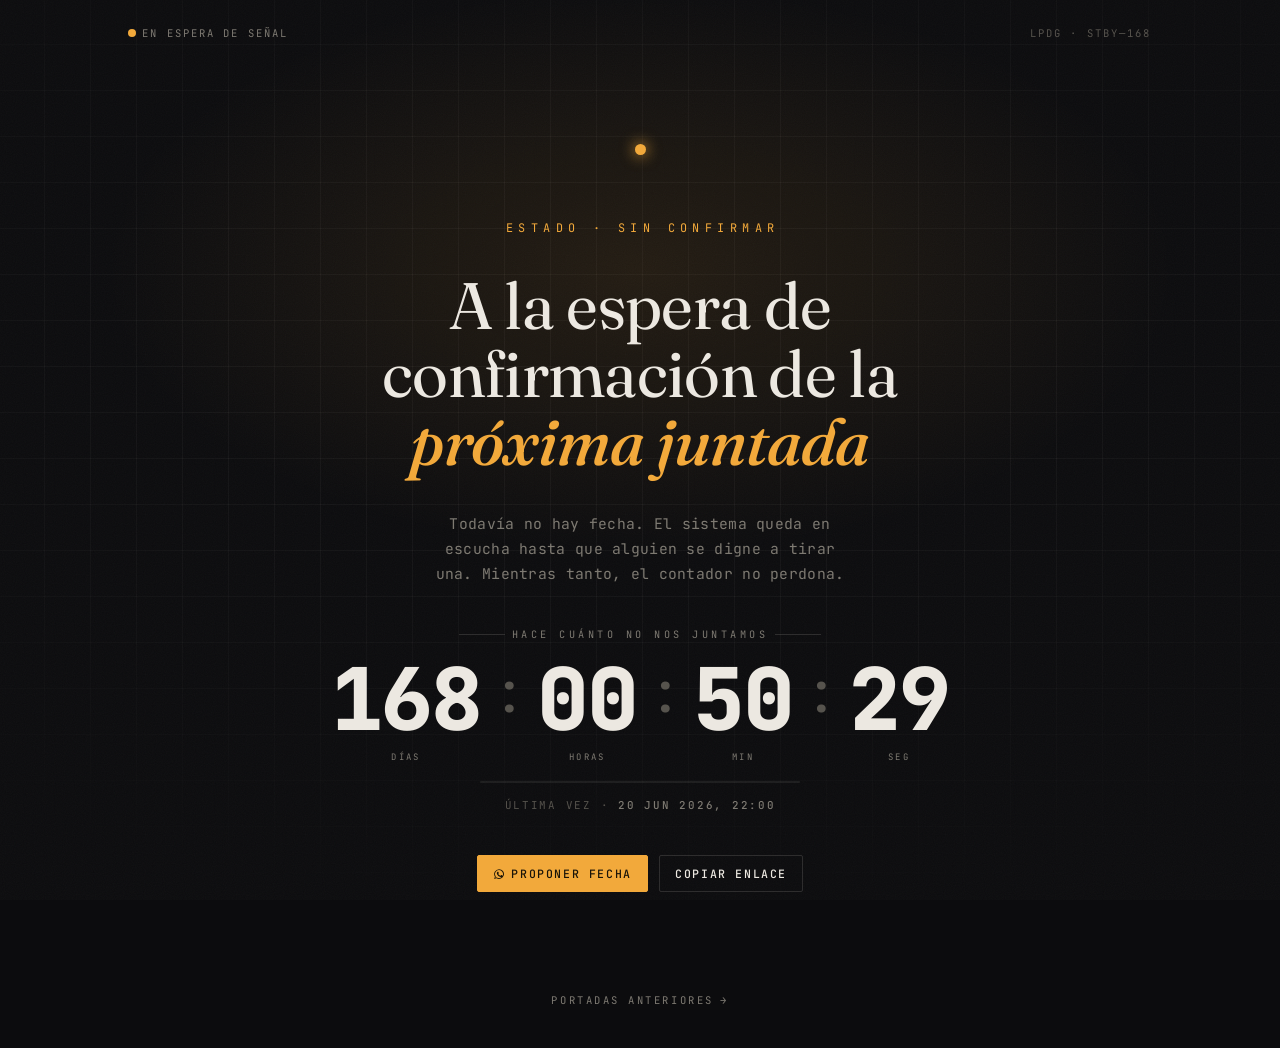
==== commit 895595fa: "Rediseño LPDG: portada standby + archivo de portadas - index.html: nueva portada neutra (standby/rad" ====
--- a/index.html
+++ b/index.html
@@ -3,538 +3,261 @@
 <head>
 <meta charset="UTF-8" />
 <meta name="viewport" content="width=device-width, initial-scale=1.0, viewport-fit=cover" />
-<title>CUMPLE DE GIANNI · Cuenta Regresiva</title>
-<meta name="description" content="Cuenta regresiva pal cumple de Gianni (alias León) en Gerli, Lanús. Whisky, fernet, locro, humo y mucha joda." />
-
-<!-- Open Graph -->
-<meta property="og:title" content="CUMPLE DE GIANNI 🦁 — alias León" />
-<meta property="og:description" content="Faltan días pa' la joda. Gerli, Lanús · 20/06 19hs. ¡Va a ser una noche épica!" />
+<title>Los pibes de Gerli · EN ESPERA</title>
+<meta name="description" content="Los pibes de Gerli (LPDG) — a la espera de confirmación de la próxima juntada. Hace cuánto que no nos juntamos." />
+<meta property="og:title" content="Los pibes de Gerli (LPDG) — EN ESPERA" />
+<meta property="og:description" content="A la espera de confirmación. Mirá hace cuánto que no nos juntamos." />
 <meta property="og:type" content="website" />
-<meta property="og:image" content="leon.jpeg" />
 
 <link rel="preconnect" href="https://fonts.googleapis.com" />
 <link rel="preconnect" href="https://fonts.gstatic.com" crossorigin />
-<link href="https://fonts.googleapis.com/css2?family=Permanent+Marker&family=Caveat:wght@500;700&family=Oswald:wght@500;700&display=swap" rel="stylesheet" />
+<link href="https://fonts.googleapis.com/css2?family=Fraunces:ital,opsz,wght@0,9..144,400;0,9..144,600;1,9..144,500&family=JetBrains+Mono:wght@400;500;600;800&display=swap" rel="stylesheet" />
 
 <style>
   :root{
-    --paper:#efe9da;--paper-2:#e7e0cf;--ink:#1a1714;
-    --green:#3f8f33;--green-d:#2c6f24;--gold:#e6ad22;--gold-d:#caa31f;--red:#b8402f;
+    --bg:#0c0c0e; --bg-2:#121214; --ink:#ece8e1; --mut:#7e7a72; --mut-2:#56534d;
+    --sig:#f2a93b; --sig-d:#c9842a; --line:rgba(236,232,225,.08); --line-2:rgba(236,232,225,.14);
   }
   *{margin:0;padding:0;box-sizing:border-box}
   html,body{width:100%;min-height:100%}
+  html{-webkit-text-size-adjust:100%}
   body{
-    font-family:'Oswald',sans-serif;color:var(--ink);background:var(--paper);
-    -webkit-font-smoothing:antialiased;position:relative;overflow-x:hidden;cursor:crosshair;
-  }
+    font-family:'JetBrains Mono',ui-monospace,monospace;color:var(--ink);
+    background:var(--bg); -webkit-font-smoothing:antialiased;
+    position:relative; overflow-x:hidden; min-height:100dvh;
+  }
+
+  /* drifting grid */
   body::before{
-    content:"";position:fixed;inset:0;z-index:0;pointer-events:none;opacity:.5;mix-blend-mode:multiply;
-    background-image:url("data:image/svg+xml,%3Csvg xmlns='http://www.w3.org/2000/svg' width='220' height='220'%3E%3Cfilter id='n'%3E%3CfeTurbulence type='fractalNoise' baseFrequency='0.8' numOctaves='3'/%3E%3C/filter%3E%3Crect width='100%25' height='100%25' filter='url(%23n)' opacity='0.45'/%3E%3C/svg%3E");
-  }
+    content:"";position:fixed;inset:-2px;z-index:0;pointer-events:none;opacity:.55;
+    background-image:
+      linear-gradient(var(--line) 1px,transparent 1px),
+      linear-gradient(90deg,var(--line) 1px,transparent 1px);
+    background-size:46px 46px;
+    -webkit-mask-image:radial-gradient(120% 90% at 50% 38%,#000 30%,transparent 78%);
+            mask-image:radial-gradient(120% 90% at 50% 38%,#000 30%,transparent 78%);
+    animation:drift 26s linear infinite;
+  }
+  @keyframes drift{to{background-position:46px 46px,46px 46px}}
+
+  /* warm signal glow + grain */
   body::after{
     content:"";position:fixed;inset:0;z-index:0;pointer-events:none;
-    background:radial-gradient(120% 100% at 50% 40%, transparent 60%, rgba(120,95,40,.12) 100%);
-  }
-
-  .smoke{position:fixed;bottom:-12vmin;z-index:0;pointer-events:none;width:30vmin;height:30vmin;border-radius:50%;
-    background:radial-gradient(circle, rgba(90,80,60,.10), transparent 65%);filter:blur(10px);opacity:0;animation:rise linear infinite}
-  .smoke.s1{left:10%;animation-duration:19s}.smoke.s2{left:46%;animation-duration:24s;animation-delay:7s}.smoke.s3{left:78%;animation-duration:21s;animation-delay:3s}
-  @keyframes rise{0%{transform:translateY(0) scale(.8);opacity:0}15%{opacity:.8}100%{transform:translateY(-115vh) scale(1.5);opacity:0}}
-
-  .sheet{position:relative;z-index:1;max-width:600px;margin:0 auto;
-    padding:clamp(1.2rem,5vw,2.4rem) clamp(1rem,4vw,1.8rem) 5.5rem;
-    display:flex;flex-direction:column;align-items:center;text-align:center;gap:clamp(.8rem,2.4vw,1.3rem)}
-
-  .doodle{position:absolute;font-family:'Permanent Marker',cursive;pointer-events:none;color:var(--green);opacity:.85;z-index:1}
-  .dk{color:var(--ink)}.dy{color:var(--gold)}
-  .d1{top:7%;left:6%;font-size:1.6rem;transform:rotate(-18deg)}.d2{top:4%;right:9%;font-size:1.3rem}
-  .d3{top:30%;left:3%;font-size:1.2rem;transform:rotate(12deg)}.d4{top:46%;right:4%;font-size:1.5rem}
-  .d5{bottom:16%;left:5%;font-size:1.4rem;transform:rotate(-10deg)}.d6{bottom:9%;right:8%;font-size:1.2rem}
-
-  .eyebrow{font-family:'Caveat',cursive;font-weight:700;font-size:clamp(1.3rem,5vw,2rem);color:var(--green-d);transform:rotate(-3deg);line-height:1;animation:fade .7s ease .2s both}
-
-  .title-wrap{display:flex;flex-direction:column;align-items:center;gap:.18em;margin-top:.1rem}
-  .t-small{font-family:'Permanent Marker',cursive;font-size:clamp(1.5rem,7vw,2.7rem);letter-spacing:.06em;transform:rotate(-2deg);color:var(--ink);line-height:1;animation:fade .7s ease .3s both}
-  .t-name{position:relative;display:inline-block;font-family:'Permanent Marker',cursive;font-size:clamp(3.2rem,16vw,7rem);line-height:.9;padding-top:.42em;transform:rotate(-1.5deg);text-shadow:2px 3px 0 rgba(0,0,0,.12);animation:sprayOn .9s ease .35s both}
-  .crown{position:absolute;top:-.05em;left:50%;transform:translateX(-50%) rotate(-7deg);font-size:.4em;color:var(--gold);text-shadow:0 2px 0 var(--gold-d)}
-  .apodo{font-family:'Caveat',cursive;font-weight:700;color:var(--green-d);font-size:clamp(1.05rem,4vw,1.5rem);transform:rotate(-2deg);margin-top:-.1rem;animation:fade .7s ease .5s both}
-  .apodo b{color:var(--ink)}
-  @keyframes sprayOn{0%{opacity:0;filter:blur(14px);transform:rotate(-1.5deg) scale(1.08)}60%{opacity:1;filter:blur(0)}}
-  @keyframes fade{0%{opacity:0;transform:translateY(10px)}}
-
-  .scribble{width:min(78%,360px);height:18px;margin-top:.1rem;animation:fade .6s ease .7s both}
-  .scribble path{fill:none;stroke:var(--green);stroke-width:6;stroke-linecap:round}
-
-  .lion{position:relative;width:clamp(190px,52vw,300px);aspect-ratio:1;margin:.2rem 0 .1rem;animation:pop .6s cubic-bezier(.2,1.5,.4,1) .6s both}
-  .lion-frame{position:absolute;inset:0;border-radius:50%;overflow:hidden;cursor:pointer;
-    box-shadow:0 0 0 5px var(--ink),0 0 0 9px var(--paper),0 0 0 12px var(--green),10px 12px 0 rgba(0,0,0,.18);background:var(--paper-2);transition:transform .2s}
-  .lion-frame:hover{transform:rotate(-2deg) scale(1.02)}
-  .lion-frame.shake{animation:shake .5s}
-  @keyframes shake{0%,100%{transform:rotate(0)}20%{transform:rotate(-4deg)}40%{transform:rotate(4deg)}60%{transform:rotate(-3deg)}80%{transform:rotate(3deg)}}
-  .lion-frame img{position:absolute;width:185%;left:-34%;top:-70%;filter:contrast(1.04) saturate(1.05)}
-  .lion .spark{position:absolute;font-family:'Permanent Marker',cursive;color:var(--ink);font-size:1.4rem;pointer-events:none}
-  .lion .sp1{top:-6%;left:6%;transform:rotate(-20deg);color:var(--gold)}
-  .lion .sp2{top:0;right:0;transform:rotate(15deg);color:var(--green)}
-  @keyframes pop{0%{opacity:0;transform:translateY(24px) scale(.85)}}
-
-  .polaroid{position:absolute;bottom:-4%;right:-13%;width:clamp(86px,24vw,130px);background:#fbfbf7;padding:6px 6px 4px;
-    border:1px solid rgba(0,0,0,.12);box-shadow:4px 6px 0 rgba(0,0,0,.22);transform:rotate(8deg);z-index:4;animation:drop .7s cubic-bezier(.2,1.4,.4,1) 1s both}
-  .polaroid::before{content:"";position:absolute;top:-8px;left:50%;transform:translateX(-50%) rotate(-6deg);width:40px;height:15px;background:rgba(230,173,34,.6);border:1px dashed rgba(0,0,0,.25)}
-  .pol-img{position:relative;width:100%;aspect-ratio:1;overflow:hidden;background:#222}
-  .pol-img img{position:absolute;width:115%;left:-13%;top:-34%;filter:contrast(1.05)}
-  .pol-cap{display:block;font-family:'Caveat',cursive;font-weight:700;color:var(--ink);font-size:clamp(.8rem,3vw,1.05rem);text-align:center;line-height:1.05;margin-top:3px}
-  @keyframes drop{0%{opacity:0;transform:translateY(-30px) rotate(0) scale(.6)}}
-
-  .clock-cap{font-family:'Caveat',cursive;font-weight:700;font-size:clamp(1.2rem,4.5vw,1.7rem);color:var(--green-d);transform:rotate(-2deg)}
-  .clock{display:flex;flex-wrap:wrap;justify-content:center;gap:clamp(.45rem,2vw,.8rem);width:100%}
-  .cell{position:relative;min-width:clamp(62px,17vw,108px);background:var(--paper);border:3px solid var(--ink);border-radius:14px;
-    padding:.5rem .35rem .4rem;box-shadow:5px 6px 0 rgba(0,0,0,.16);animation:pop .55s cubic-bezier(.2,1.5,.4,1) both}
-  .cell:nth-child(1){animation-delay:.9s}.cell:nth-child(2){animation-delay:1s}.cell:nth-child(3){animation-delay:1.1s}.cell:nth-child(4){animation-delay:1.2s}.cell:nth-child(5){animation-delay:1.3s}
-  .cell:nth-child(odd){transform:rotate(-2deg)}.cell:nth-child(even){transform:rotate(2deg)}
-  .cell::before{content:"";position:absolute;top:-9px;left:50%;transform:translateX(-50%) rotate(-4deg);width:42px;height:16px;background:rgba(230,173,34,.55);border:1px dashed rgba(0,0,0,.25)}
-  .num{font-family:'Permanent Marker',cursive;font-size:clamp(1.8rem,7vw,3.2rem);line-height:1;color:var(--ink);font-variant-numeric:tabular-nums;transition:transform .12s}
-  .num.tick{transform:scale(1.14)}
-  .cell:nth-child(1) .num,.cell:nth-child(3) .num{color:var(--green-d)}
-  .cell:nth-child(5) .num{color:var(--gold-d)}
-  .lbl{font-family:'Oswald',sans-serif;font-weight:700;font-size:clamp(.5rem,1.7vw,.72rem);letter-spacing:.22em;text-transform:uppercase;color:var(--green-d);margin-top:.25rem}
-  .cell--ms{min-width:clamp(62px,15vw,92px)}.cell--ms .num{font-size:clamp(1.4rem,5.5vw,2.4rem)}
-
-  .banner{position:relative;background:var(--gold);color:var(--ink);font-family:'Permanent Marker',cursive;font-size:clamp(1.1rem,4.6vw,1.8rem);
-    padding:.5em 1.4em;letter-spacing:.02em;transform:rotate(-1deg);box-shadow:4px 5px 0 rgba(0,0,0,.18);border:3px solid var(--ink)}
-  .banner::before,.banner::after{content:"";position:absolute;top:50%;width:0;height:0;border:14px solid transparent}
-  .banner::before{left:-22px;border-right-color:var(--gold);transform:translateY(-50%)}
-  .banner::after{right:-22px;border-left-color:var(--gold);transform:translateY(-50%)}
-
-  .notes{display:flex;flex-wrap:wrap;justify-content:center;gap:clamp(.6rem,3vw,1.2rem);width:100%}
-  .note{background:var(--paper);border:2.5px solid var(--ink);border-radius:6px;padding:.7rem 1rem;text-align:left;box-shadow:4px 5px 0 rgba(0,0,0,.14);position:relative}
-  .note::before{content:"";position:absolute;top:-10px;left:50%;transform:translateX(-50%) rotate(5deg);width:50px;height:18px;background:rgba(63,143,51,.4);border:1px dashed rgba(0,0,0,.25)}
-  .note h4{font-family:'Caveat',cursive;font-weight:700;color:var(--green-d);font-size:clamp(1rem,3.6vw,1.3rem);margin-bottom:.2rem}
-  .note .row{font-family:'Permanent Marker',cursive;font-size:clamp(.95rem,3.6vw,1.25rem);line-height:1.5}
-  .note .row .k{color:var(--green-d);font-family:'Oswald';font-weight:700;font-size:.7em;letter-spacing:.1em;display:block;text-transform:uppercase}
-  .crew-note .item{font-family:'Permanent Marker',cursive;font-size:clamp(.95rem,3.6vw,1.25rem);line-height:1.55}
-  .crew-note .dot{color:var(--green);margin-right:.3em}.crew-note .host{color:var(--green-d)}
-  .crew-note .q{color:var(--red)}
-
-  .items{display:flex;flex-wrap:wrap;justify-content:center;align-items:flex-end;gap:clamp(.8rem,4vw,1.6rem);margin-top:.3rem}
-  .item-x{display:flex;flex-direction:column;align-items:center;gap:.25rem;width:clamp(72px,20vw,112px)}
-  .item-x .ic{width:clamp(2.6rem,10vw,3.6rem);height:auto;display:block;filter:drop-shadow(2px 3px 0 rgba(0,0,0,.12));transition:transform .2s}
-  .item-x:hover .ic{transform:translateY(-4px) rotate(-4deg)}
-  .item-x .nm{font-family:'Permanent Marker',cursive;font-size:clamp(.8rem,3.2vw,1.05rem);color:var(--ink);line-height:1.05}
-  .item-x:nth-child(2) .nm,.item-x:nth-child(4) .nm{color:var(--green-d)}
-
-  .bubble{position:relative;background:var(--paper);border:3px solid var(--ink);border-radius:40px;padding:.8em 1.5em;font-family:'Permanent Marker',cursive;font-size:clamp(1.2rem,5vw,2rem);box-shadow:4px 5px 0 rgba(0,0,0,.16);transform:rotate(-1deg);margin-top:.4rem}
-  .esper{font-family:'Caveat',cursive;font-weight:700;color:var(--red);font-size:clamp(1.3rem,5vw,1.9rem);transform:rotate(-3deg)}
-
-  .share{display:inline-flex;align-items:center;gap:.45em;margin-top:.3rem;cursor:pointer;
-    background:var(--green);color:#fff;font-family:'Permanent Marker',cursive;font-size:clamp(1.05rem,4.4vw,1.5rem);
-    border:3px solid var(--ink);border-radius:44px;padding:.5em 1.3em;box-shadow:4px 5px 0 rgba(0,0,0,.22);
-    transform:rotate(-1.5deg);transition:transform .15s}
-  .share:hover{transform:rotate(0) translateY(-2px)}
-  .share:active{transform:translateY(1px)}
-  .share svg{width:1.15em;height:1.15em;fill:#fff;flex:none}
-
-  .mute{position:fixed;top:14px;right:14px;z-index:20;width:54px;height:54px;border-radius:50%;
-    background:var(--paper);border:3px solid var(--ink);box-shadow:3px 4px 0 rgba(0,0,0,.2);
-    font-size:1.4rem;cursor:pointer;transform:rotate(-6deg);display:grid;place-items:center;transition:transform .15s}
-  .mute:hover{transform:rotate(0) scale(1.05)}
-  .mute:not(.on){animation:nudge 1.6s ease-in-out infinite}
-  .mute.on{background:var(--green);color:var(--paper)}
-  @keyframes nudge{0%,100%{transform:rotate(-6deg)}50%{transform:rotate(-6deg) scale(1.1)}}
-  .mute-hint{position:fixed;top:20px;right:74px;z-index:20;font-family:'Caveat',cursive;font-weight:700;color:var(--green-d);font-size:1.1rem;transform:rotate(-3deg);pointer-events:none}
-
-  .marquee{position:fixed;bottom:0;left:0;width:100%;z-index:10;background:var(--ink);border-top:3px solid var(--green);overflow:hidden;white-space:nowrap;padding:.4rem 0}
-  .marquee__t{display:inline-block;white-space:nowrap;animation:scroll 20s linear infinite}
-  .marquee span{font-family:'Permanent Marker',cursive;font-size:clamp(.75rem,2.4vw,1.05rem);letter-spacing:.12em;color:var(--paper);padding:0 1rem}
-  .marquee span.hot{color:var(--gold)}.marquee span.grn{color:var(--green)}
-  @keyframes scroll{from{transform:translateX(0)}to{transform:translateX(-50%)}}
-
-  .confetti{position:fixed;top:-5vh;font-size:1.5rem;z-index:30;pointer-events:none;animation:fall linear forwards}
-  @keyframes fall{to{transform:translateY(112vh) rotate(680deg);opacity:.2}}
-
-  .toast{position:fixed;left:50%;bottom:70px;transform:translateX(-50%);z-index:40;background:var(--ink);color:var(--paper);
-    font-family:'Caveat',cursive;font-weight:700;font-size:1.1rem;padding:.5em 1.1em;border-radius:10px;box-shadow:3px 4px 0 rgba(0,0,0,.3);opacity:0;transition:opacity .3s;pointer-events:none}
-  .toast.show{opacity:1}
-
-  body.party .t-name{color:var(--red)}
-
-  /* ---- ENTRADA VIP (modal + ticket + acciones) ---- */
-  .ticket-cta{display:inline-flex;align-items:center;gap:.45em;margin-top:.1rem;cursor:pointer;
-    background:var(--gold);color:var(--ink);font-family:'Permanent Marker',cursive;font-size:clamp(1.05rem,4.4vw,1.5rem);
-    border:3px solid var(--ink);border-radius:44px;padding:.5em 1.3em;box-shadow:4px 5px 0 rgba(0,0,0,.22);
-    transform:rotate(1.2deg);transition:transform .15s}
-  .ticket-cta:hover{transform:rotate(0) translateY(-2px)}
-  .ticket-cta:active{transform:translateY(1px)}
-
-  .modal{position:fixed;inset:0;z-index:50;display:none;align-items:flex-start;justify-content:center;
-    background:rgba(10,8,6,.74);overflow-y:auto;padding:max(3vh,16px) 14px 40px;-webkit-backdrop-filter:blur(3px);backdrop-filter:blur(3px)}
-  .modal.open{display:flex}
-  .modal-card{position:relative;width:min(560px,100%);background:var(--paper);border:3px solid var(--ink);border-radius:14px;
-    box-shadow:8px 10px 0 rgba(0,0,0,.45);padding:clamp(1rem,4vw,1.6rem);animation:pop .4s cubic-bezier(.2,1.5,.4,1) both}
-  .modal-card h3{font-family:'Permanent Marker',cursive;font-size:clamp(1.3rem,5vw,1.9rem);text-align:center;color:var(--ink)}
-  .modal-sub{text-align:center;font-family:'Caveat',cursive;font-weight:700;color:var(--green-d);font-size:1.1rem;margin:.1rem 0 1rem}
-  .modal-close{position:absolute;top:8px;right:10px;width:38px;height:38px;border-radius:50%;border:3px solid var(--ink);
-    background:var(--paper);font-size:1.1rem;cursor:pointer;display:grid;place-items:center;box-shadow:2px 3px 0 rgba(0,0,0,.2)}
-
-  .frm{display:flex;gap:.7rem;margin-bottom:1rem}
-  .frm .f{flex:1;min-width:0}
-  .frm label{display:block;font-family:'Oswald';font-weight:700;font-size:.6rem;letter-spacing:.18em;text-transform:uppercase;color:var(--green-d);margin-bottom:.25rem}
-  .frm input{width:100%;background:#fff;color:var(--ink);border:3px solid var(--ink);border-radius:10px;padding:.5rem .7rem;
-    font-family:'Permanent Marker',cursive;font-size:1.1rem;outline:none}
-  .frm input:focus{border-color:var(--green)}
-
-  .tk{display:flex;border:3px solid var(--ink);border-radius:10px;box-shadow:5px 6px 0 rgba(0,0,0,.25);overflow:hidden;background:var(--paper)}
-  .tk-body{flex:1;padding:.9rem 1rem;min-width:0}
-  .tk-eyebrow{font-family:'Caveat',cursive;font-weight:700;color:var(--green-d);font-size:1rem;transform:rotate(-2deg)}
-  .tk-eyebrow b{color:var(--ink)}
-  .tk-who{font-family:'Permanent Marker',cursive;font-size:clamp(1.5rem,6.5vw,2.3rem);line-height:.95;margin:.12rem 0 .15rem;word-break:break-word;color:var(--ink)}
-  .tk-adm{font-family:'Oswald',sans-serif;font-weight:700;font-size:.6rem;letter-spacing:.16em;color:var(--green-d)}
-  .tk-meta{display:flex;gap:1rem;font-family:'Permanent Marker',cursive;font-size:.9rem;margin-top:.5rem}
-  .tk-meta .k{display:block;font-family:'Oswald',sans-serif;font-weight:700;font-size:.55rem;letter-spacing:.12em;color:var(--green-d)}
-  .tk-barcode{height:30px;margin-top:.6rem;background:repeating-linear-gradient(90deg,var(--ink) 0 2px,transparent 2px 4px,var(--ink) 4px 5px,transparent 5px 9px)}
-  .tk-stub{width:90px;flex:none;border-left:3px dashed var(--ink);padding:.8rem .4rem;display:flex;flex-direction:column;align-items:center;justify-content:space-between;text-align:center;background:var(--paper-2)}
-  .tk-vert{writing-mode:vertical-rl;font-family:'Oswald',sans-serif;font-weight:700;letter-spacing:.2em;font-size:.58rem;color:var(--green-d)}
-  .tk-num{font-family:'Permanent Marker',cursive;font-size:1.3rem;color:var(--red)}
-  .tk-lion{width:44px;height:44px;border-radius:50%;overflow:hidden;border:2px solid var(--ink);position:relative;flex:none}
-  .tk-lion img{position:absolute;width:185%;left:-34%;top:-70%}
-
-  .acts{display:flex;gap:.6rem;margin-top:1rem;flex-wrap:wrap;justify-content:center}
-  .acts .btn{display:inline-flex;align-items:center;gap:.4em;cursor:pointer;font-family:'Permanent Marker',cursive;font-size:1rem;
-    border:3px solid var(--ink);border-radius:40px;padding:.45em 1.1em;box-shadow:3px 4px 0 rgba(0,0,0,.3);transition:transform .15s}
-  .acts .btn:hover{transform:translateY(-2px)}
-  .acts .btn:active{transform:translateY(1px)}
-  .acts .wa{background:#25D366;color:#0a3d1c}
-  .acts .dl{background:var(--paper);color:var(--ink)}
-  .modal-note{text-align:center;font-family:'Caveat',cursive;font-weight:700;color:#6b6256;font-size:.95rem;margin-top:.7rem;line-height:1.3}
-
-  @media (prefers-reduced-motion:reduce){*{animation:none!important}}
+    background:
+      radial-gradient(60% 45% at 50% 30%,rgba(242,169,59,.10),transparent 70%),
+      url("data:image/svg+xml,%3Csvg xmlns='http://www.w3.org/2000/svg' width='160' height='160'%3E%3Cfilter id='n'%3E%3CfeTurbulence type='fractalNoise' baseFrequency='0.9' numOctaves='2'/%3E%3C/filter%3E%3Crect width='100%25' height='100%25' filter='url(%23n)' opacity='0.035'/%3E%3C/svg%3E");
+  }
+
+  /* HUD corner brackets */
+  .hud{position:fixed;z-index:3;width:28px;height:28px;border:1.5px solid var(--line-2);pointer-events:none;opacity:0;animation:fade .8s ease 1.1s both}
+  .hud.tl{top:18px;left:18px;border-right:0;border-bottom:0}
+  .hud.tr{top:18px;right:18px;border-left:0;border-bottom:0}
+  .hud.bl{bottom:18px;left:18px;border-right:0;border-top:0}
+  .hud.br{bottom:18px;right:18px;border-left:0;border-top:0}
+
+  /* left vertical label */
+  .vlabel{position:fixed;left:20px;top:50%;transform:translateY(-50%) rotate(180deg);writing-mode:vertical-rl;
+    z-index:3;font-size:.62rem;letter-spacing:.42em;color:var(--mut-2);text-transform:uppercase;
+    pointer-events:none;opacity:0;animation:fade .8s ease 1.25s both}
+
+  /* top status bar */
+  .bar{position:relative;z-index:2;display:flex;justify-content:space-between;align-items:center;
+    gap:1rem;padding:clamp(1rem,4vw,1.6rem) clamp(1.1rem,5vw,2.4rem);max-width:1100px;margin:0 auto;
+    font-size:.66rem;letter-spacing:.2em;text-transform:uppercase;color:var(--mut)}
+  .bar .live{display:flex;align-items:center;gap:.55em;animation:fade .7s ease .15s both}
+  .bar .code{color:var(--mut-2);animation:fade .7s ease .3s both}
+  .dot{width:8px;height:8px;border-radius:50%;background:var(--sig);box-shadow:0 0 0 0 rgba(242,169,59,.6);animation:pip 2s ease-out infinite}
+  @keyframes pip{0%{box-shadow:0 0 0 0 rgba(242,169,59,.55)}70%{box-shadow:0 0 0 9px rgba(242,169,59,0)}100%{box-shadow:0 0 0 0 rgba(242,169,59,0)}}
+
+  /* layout */
+  main{position:relative;z-index:2;max-width:760px;margin:0 auto;
+    padding:clamp(1.5rem,5vw,3rem) clamp(1.2rem,5vw,2rem) clamp(4rem,10vw,6rem);
+    display:flex;flex-direction:column;align-items:center;text-align:center;
+    min-height:calc(100dvh - 120px);justify-content:center;gap:clamp(1.4rem,4vw,2.2rem)}
+
+  /* radar ping */
+  .radar{position:relative;width:72px;height:72px;display:grid;place-items:center;animation:fade .8s ease .2s both}
+  .radar .core{width:11px;height:11px;border-radius:50%;background:var(--sig);box-shadow:0 0 14px 2px rgba(242,169,59,.6);z-index:2}
+  .ring{position:absolute;inset:0;margin:auto;width:11px;height:11px;border-radius:50%;border:1.5px solid var(--sig);opacity:0;animation:ping 3.6s ease-out infinite}
+  .ring.r2{animation-delay:1.2s}.ring.r3{animation-delay:2.4s}
+  @keyframes ping{0%{width:11px;height:11px;opacity:.7}100%{width:78px;height:78px;opacity:0}}
+
+  .eyebrow{font-size:clamp(.62rem,2.6vw,.74rem);letter-spacing:.46em;text-transform:uppercase;
+    color:var(--sig);padding-left:.46em;animation:fade .8s ease .35s both}
+
+  .headline{font-family:'Fraunces',serif;font-weight:400;line-height:1.04;letter-spacing:-.01em;
+    font-size:clamp(2.05rem,8.4vw,4.1rem);font-optical-sizing:auto;max-width:14ch;
+    animation:rise 1s cubic-bezier(.2,.7,.2,1) .45s both}
+  .headline em{font-style:italic;color:var(--sig);font-weight:500}
+
+  .sub{color:var(--mut);font-size:clamp(.74rem,3.2vw,.92rem);letter-spacing:.02em;line-height:1.7;max-width:46ch;
+    animation:fade .9s ease .6s both}
+
+  /* timer */
+  .timer-wrap{display:flex;flex-direction:column;align-items:center;gap:.95rem;width:100%;
+    margin-top:.4rem;animation:fade .9s ease .75s both}
+  .timer-cap{display:flex;align-items:center;gap:.7em;font-size:.64rem;letter-spacing:.34em;
+    text-transform:uppercase;color:var(--mut)}
+  .timer-cap::before,.timer-cap::after{content:"";height:1px;width:clamp(18px,8vw,46px);background:var(--line-2)}
+
+  .clock{display:flex;align-items:flex-start;justify-content:center;gap:clamp(.2rem,2vw,.7rem);
+    flex-wrap:wrap;width:100%}
+  .cell{display:flex;flex-direction:column;align-items:center;gap:.5rem;min-width:clamp(58px,17vw,96px)}
+  .num{position:relative;font-weight:800;font-variant-numeric:tabular-nums;letter-spacing:-.02em;line-height:1;
+    font-size:clamp(2.5rem,12vw,5.4rem);color:var(--ink);transition:transform .14s ease,color .14s ease}
+  .num.tick{transform:translateY(-2px);color:var(--sig)}
+  .lbl{font-size:.56rem;letter-spacing:.26em;text-transform:uppercase;color:var(--mut)}
+  .sep{font-weight:300;color:var(--mut-2);line-height:1;font-size:clamp(1.6rem,8vw,3.4rem);
+    align-self:flex-start;margin-top:.18em;font-variant-numeric:tabular-nums}
+  @media (max-width:430px){.sep{display:none}.cell{min-width:21vw}}
+
+  /* second progress hairline */
+  .pulse{width:min(320px,72vw);height:2px;background:var(--line);border-radius:2px;overflow:hidden;margin-top:.2rem}
+  .pulse i{display:block;height:100%;width:100%;background:linear-gradient(90deg,var(--sig-d),var(--sig));
+    transform-origin:left;transform:scaleX(0);animation:fill 1s linear infinite}
+  @keyframes fill{from{transform:scaleX(0)}to{transform:scaleX(1)}}
+
+  .since{font-size:.68rem;letter-spacing:.16em;text-transform:uppercase;color:var(--mut-2)}
+  .since b{color:var(--mut);font-weight:500}
+
+  /* actions */
+  .acts{display:flex;gap:.7rem;flex-wrap:wrap;justify-content:center;margin-top:.5rem;
+    animation:fade .9s ease .9s both}
+  .btn{display:inline-flex;align-items:center;gap:.55em;cursor:pointer;
+    font-family:'JetBrains Mono',monospace;font-size:.72rem;font-weight:500;letter-spacing:.14em;text-transform:uppercase;
+    color:var(--ink);background:transparent;border:1px solid var(--line-2);border-radius:2px;
+    padding:.85em 1.3em;transition:border-color .2s,color .2s,background .2s,transform .12s}
+  .btn:hover{border-color:var(--sig);color:var(--sig)}
+  .btn:active{transform:translateY(1px)}
+  .btn.primary{background:var(--sig);border-color:var(--sig);color:#1a1408}
+  .btn.primary:hover{background:var(--sig-d);border-color:var(--sig-d);color:#1a1408}
+  .btn svg{width:1.05em;height:1.05em;fill:currentColor;flex:none}
+
+  /* footer link to archive */
+  .foot{position:relative;z-index:2;text-align:center;padding:0 1rem clamp(1.6rem,5vw,2.4rem);
+    animation:fade 1s ease 1.1s both}
+  .foot a{display:inline-flex;align-items:center;gap:.6em;color:var(--mut);text-decoration:none;
+    font-size:.66rem;letter-spacing:.24em;text-transform:uppercase;
+    border-bottom:1px solid transparent;padding-bottom:2px;transition:color .2s,border-color .2s}
+  .foot a:hover{color:var(--sig);border-color:var(--sig)}
+  .foot a .arw{transition:transform .2s}
+  .foot a:hover .arw{transform:translateX(4px)}
+
+  .toast{position:fixed;left:50%;bottom:30px;transform:translateX(-50%) translateY(8px);z-index:40;
+    background:var(--ink);color:var(--bg);font-size:.66rem;letter-spacing:.12em;text-transform:uppercase;font-weight:600;
+    padding:.7em 1.1em;border-radius:2px;opacity:0;transition:opacity .25s,transform .25s;pointer-events:none}
+  .toast.show{opacity:1;transform:translateX(-50%) translateY(0)}
+
+  @keyframes fade{from{opacity:0;transform:translateY(10px)}}
+  @keyframes rise{from{opacity:0;transform:translateY(20px)}}
+
+  @media (max-width:560px){.vlabel{display:none}}
+  @media (prefers-reduced-motion:reduce){*{animation:none!important;transition:none!important}.pulse i{transform:scaleX(1)}}
 </style>
 </head>
 <body>
-  <audio id="bg" src="fiesta.mp3" loop preload="auto"></audio>
-  <button class="mute" id="mbtn" aria-label="Música">🔈</button>
-  <span class="mute-hint" id="hint">↗ dale play</span>
-
-  <div class="smoke s1"></div><div class="smoke s2"></div><div class="smoke s3"></div>
-
-  <span class="doodle d1">✦</span><span class="doodle d2 dy">★</span><span class="doodle d3 dk">//</span>
-  <span class="doodle d4 dy">✶</span><span class="doodle d5">♥</span><span class="doodle d6 dk">✦</span>
-
-  <main class="sheet">
-    <p class="eyebrow">faltan pa' la joda...</p>
-
-    <div class="title-wrap">
-      <span class="t-small">CUMPLE DE</span>
-      <span class="t-name"><span class="crown">♛</span>GIANNI</span>
+  <span class="hud tl"></span><span class="hud tr"></span><span class="hud bl"></span><span class="hud br"></span>
+  <span class="vlabel">standby · sin fecha confirmada</span>
+
+  <header class="bar">
+    <span class="live"><span class="dot"></span>en espera de señal</span>
+    <span class="code" id="code">LPDG · STBY—000</span>
+  </header>
+
+  <main>
+    <div class="radar"><span class="ring"></span><span class="ring r2"></span><span class="ring r3"></span><span class="core"></span></div>
+
+    <p class="eyebrow">estado · sin confirmar</p>
+    <h1 class="headline">A la espera de confirmación de la <em>próxima juntada</em></h1>
+    <p class="sub">Todavía no hay fecha. El sistema queda en escucha hasta que alguien se digne a tirar una. Mientras tanto, el contador no perdona.</p>
+
+    <section class="timer-wrap" aria-label="Tiempo desde la última juntada">
+      <p class="timer-cap">hace cuánto no nos juntamos</p>
+      <div class="clock" id="clock">
+        <div class="cell"><span class="num" id="d">00</span><span class="lbl">días</span></div>
+        <span class="sep">:</span>
+        <div class="cell"><span class="num" id="h">00</span><span class="lbl">horas</span></div>
+        <span class="sep">:</span>
+        <div class="cell"><span class="num" id="m">00</span><span class="lbl">min</span></div>
+        <span class="sep">:</span>
+        <div class="cell"><span class="num" id="s">00</span><span class="lbl">seg</span></div>
+      </div>
+      <div class="pulse"><i></i></div>
+      <p class="since">última vez · <b id="lastDate">—</b></p>
+    </section>
+
+    <div class="acts">
+      <button class="btn primary" id="propose">
+        <svg viewBox="0 0 32 32" aria-hidden="true"><path d="M16 3a13 13 0 0 0-11 19.9L3 29l6.3-1.9A13 13 0 1 0 16 3zm0 2.4a10.6 10.6 0 1 1-5.6 19.6l-.4-.2-3.7 1.1 1.1-3.6-.3-.4A10.6 10.6 0 0 1 16 5.4zm-3.6 4.8c-.3 0-.7.1-1 .4-.4.4-1.3 1.3-1.3 3.1s1.4 3.6 1.5 3.9c.2.3 2.6 4.1 6.4 5.6 3.1 1.2 3.8 1 4.5.9.7-.1 2.2-.9 2.5-1.8.3-.9.3-1.6.2-1.8-.1-.2-.4-.3-.8-.5s-2.2-1.1-2.5-1.2c-.3-.1-.6-.2-.8.2-.2.3-.9 1.2-1.1 1.4-.2.2-.4.3-.8.1-.4-.2-1.6-.6-3-1.9-1.1-1-1.9-2.2-2.1-2.6-.2-.4 0-.6.2-.8l.6-.7c.2-.2.2-.4.4-.6.1-.3.1-.5 0-.7l-1-2.5c-.3-.6-.5-.5-.8-.5h-.5z"/></svg>
+        proponer fecha
+      </button>
+      <button class="btn" id="copy">copiar enlace</button>
     </div>
-    <p class="apodo">alias <b>León</b> 🦁</p>
-    <svg class="scribble" viewBox="0 0 360 18" preserveAspectRatio="none"><path d="M4 11 C 60 3, 120 16, 180 9 S 300 4, 356 10"/></svg>
-
-    <div class="lion">
-      <div class="lion-frame" id="lionFrame" title="tocá al león"><img src="leon.jpeg" alt="León" /></div>
-      <span class="spark sp1">✦</span>
-      <span class="spark sp2">✶</span>
-      <div class="polaroid">
-        <div class="pol-img"><img src="IMG-20250614-WA0026.jpg" alt="Gianni" /></div>
-        <span class="pol-cap">el capo 🎩</span>
-      </div>
-    </div>
-
-    <p class="clock-cap">¿cuánto falta?</p>
-    <div class="clock" id="clock">
-      <div class="cell"><div class="num" id="d">00</div><div class="lbl">Días</div></div>
-      <div class="cell"><div class="num" id="h">00</div><div class="lbl">Horas</div></div>
-      <div class="cell"><div class="num" id="m">00</div><div class="lbl">Min</div></div>
-      <div class="cell"><div class="num" id="s">00</div><div class="lbl">Seg</div></div>
-      <div class="cell cell--ms"><div class="num" id="ms">000</div><div class="lbl">Ms</div></div>
-    </div>
-
-    <div class="banner">¡VA A SER UNA NOCHE ÉPICA!</div>
-
-    <div class="notes">
-      <div class="note">
-        <h4>cuándo &amp; dónde</h4>
-        <div class="row"><span class="k">Fecha</span>20/06</div>
-        <div class="row"><span class="k">Hora</span>19 HS</div>
-        <div class="row"><span class="k">Lugar</span>GERLI</div>
-      </div>
-      <div class="note crew-note">
-        <h4>vamos a estar</h4>
-        <div class="item"><span class="dot">●</span>FELIPE</div>
-        <div class="item"><span class="dot">●</span>LUCA</div>
-        <div class="item"><span class="dot">●</span>MATÍAS</div>
-        <div class="item"><span class="dot">●</span>ALEJO</div>
-        <div class="item"><span class="dot">●</span>y <span class="host">GIANNI</span>, <span class="q">¿VENDRÁ?</span></div>
-      </div>
-    </div>
-
-    <div class="items">
-      <div class="item-x">
-        <svg class="ic" viewBox="0 0 70 72" aria-hidden="true">
-          <rect x="13" y="2" width="9" height="5" rx="1.5" fill="#1a1714"/>
-          <path d="M14 7 h7 v5 q5 2 5 9 v38 q0 4 -4 4 H13 q-4 0 -4 -4 V21 q0 -7 5 -9 z" fill="#c2872f" stroke="#1a1714" stroke-width="3" stroke-linejoin="round"/>
-          <rect x="6.5" y="33" width="22" height="14" fill="#f3ecdb" stroke="#1a1714" stroke-width="2.5"/>
-          <line x1="6.5" y1="40" x2="28.5" y2="40" stroke="#1a1714" stroke-width="2"/>
-          <path d="M40 42 h20 l-2.5 24 q-.5 3.5 -7.5 3.5 t-7.5 -3.5 z" fill="#ffffff" fill-opacity=".18" stroke="#1a1714" stroke-width="3" stroke-linejoin="round"/>
-          <path d="M41.5 56 h17 l-1.3 10 q-.4 3.5 -7.2 3.5 t-7.2 -3.5 z" fill="#c2872f"/>
-        </svg>
-        <span class="nm">WHISKY</span>
-      </div>
-      <div class="item-x">
-        <svg class="ic" viewBox="0 0 70 72" aria-hidden="true">
-          <g transform="translate(35,42)" stroke="#2c6f24" stroke-width="2" stroke-linejoin="round">
-            <ellipse cx="0" cy="-23" rx="3.6" ry="23" fill="#3f8f33"/>
-            <ellipse cx="0" cy="-19" rx="3.4" ry="19" fill="#3f8f33" transform="rotate(34)"/>
-            <ellipse cx="0" cy="-19" rx="3.4" ry="19" fill="#3f8f33" transform="rotate(-34)"/>
-            <ellipse cx="0" cy="-14" rx="3" ry="14" fill="#4aa53c" transform="rotate(68)"/>
-            <ellipse cx="0" cy="-14" rx="3" ry="14" fill="#4aa53c" transform="rotate(-68)"/>
-            <ellipse cx="0" cy="-9" rx="2.6" ry="9" fill="#4aa53c" transform="rotate(104)"/>
-            <ellipse cx="0" cy="-9" rx="2.6" ry="9" fill="#4aa53c" transform="rotate(-104)"/>
-          </g>
-          <line x1="35" y1="42" x2="35" y2="65" stroke="#2c6f24" stroke-width="3" stroke-linecap="round"/>
-        </svg>
-        <span class="nm">MUCHA MARÍA</span>
-      </div>
-      <div class="item-x">
-        <svg class="ic" viewBox="0 0 70 72" aria-hidden="true">
-          <rect x="14" y="2" width="9" height="5" rx="1.5" fill="#1a1714"/>
-          <path d="M15 7 h7 v5 q5 2 5 9 v38 q0 4 -4 4 H14 q-4 0 -4 -4 V21 q0 -7 5 -9 z" fill="#241712" stroke="#1a1714" stroke-width="3" stroke-linejoin="round"/>
-          <rect x="8" y="32" width="21" height="16" fill="#f3ecdb" stroke="#1a1714" stroke-width="2.5"/>
-          <text x="18.5" y="45" font-family="'Permanent Marker',cursive" font-size="14" text-anchor="middle" fill="#2c6f24">F</text>
-          <path d="M40 42 h20 l-2.5 24 q-.5 3.5 -7.5 3.5 t-7.5 -3.5 z" fill="#ffffff" fill-opacity=".18" stroke="#1a1714" stroke-width="3" stroke-linejoin="round"/>
-          <path d="M41.2 50 h17.6 l-1.7 16 q-.5 3.5 -7.1 3.5 t-7.1 -3.5 z" fill="#241712"/>
-        </svg>
-        <span class="nm">FERNET</span>
-      </div>
-      <div class="item-x">
-        <svg class="ic" viewBox="0 0 70 72" aria-hidden="true">
-          <path d="M24 16 q5 -6 0 -12" fill="none" stroke="#2c6f24" stroke-width="2.5" stroke-linecap="round"/>
-          <path d="M35 14 q5 -6 0 -12" fill="none" stroke="#2c6f24" stroke-width="2.5" stroke-linecap="round"/>
-          <path d="M46 16 q5 -6 0 -12" fill="none" stroke="#2c6f24" stroke-width="2.5" stroke-linecap="round"/>
-          <path d="M9 40 q-5 5 0 10" fill="none" stroke="#1a1714" stroke-width="3.5"/>
-          <path d="M61 40 q5 5 0 10" fill="none" stroke="#1a1714" stroke-width="3.5"/>
-          <path d="M11 34 h48 l-4 30 q-.5 4 -5 4 h-30 q-4.5 0 -5 -4 z" fill="#7a746c" stroke="#1a1714" stroke-width="3" stroke-linejoin="round"/>
-          <ellipse cx="35" cy="34" rx="25" ry="7" fill="#c2872f" stroke="#1a1714" stroke-width="3"/>
-          <circle cx="28" cy="33" r="2.4" fill="#e6ad22"/><circle cx="40" cy="35" r="2.4" fill="#e6ad22"/>
-          <circle cx="45" cy="32" r="2" fill="#3f8f33"/><circle cx="31" cy="36" r="1.8" fill="#3f8f33"/>
-        </svg>
-        <span class="nm">LOCRO</span>
-      </div>
-    </div>
-
-    <div class="bubble">¿QUIÉNES VAN?</div>
-    <p class="esper">¡los esperamos! ↯</p>
-
-    <button class="share" id="shareBtn">
-      <svg viewBox="0 0 32 32" aria-hidden="true"><path d="M16 3a13 13 0 0 0-11 19.9L3 29l6.3-1.9A13 13 0 1 0 16 3zm0 2.4a10.6 10.6 0 1 1-5.6 19.6l-.4-.2-3.7 1.1 1.1-3.6-.3-.4A10.6 10.6 0 0 1 16 5.4zm-3.6 4.8c-.3 0-.7.1-1 .4-.4.4-1.3 1.3-1.3 3.1s1.4 3.6 1.5 3.9c.2.3 2.6 4.1 6.4 5.6 3.1 1.2 3.8 1 4.5.9.7-.1 2.2-.9 2.5-1.8.3-.9.3-1.6.2-1.8-.1-.2-.4-.3-.8-.5s-2.2-1.1-2.5-1.2c-.3-.1-.6-.2-.8.2-.2.3-.9 1.2-1.1 1.4-.2.2-.4.3-.8.1-.4-.2-1.6-.6-3-1.9-1.1-1-1.9-2.2-2.1-2.6-.2-.4 0-.6.2-.8l.6-.7c.2-.2.2-.4.4-.6.1-.3.1-.5 0-.7l-1-2.5c-.3-.6-.5-.5-.8-.5h-.5z"/></svg>
-      PASÁ LA VOZ
-    </button>
-
-    <button class="ticket-cta" id="vipOpen">🎫 GENERÁ TU ENTRADA</button>
   </main>
 
-  <div class="toast" id="toast">link copiado 📋</div>
-
-  <div class="marquee"><div class="marquee__t" id="track">
-    <span class="hot">RAP</span><span>✶</span><span>ROCK</span><span>✶</span><span class="grn">CUMBIA</span><span>✶</span><span>BIRRA</span><span>✶</span><span class="grn">HUMO</span><span>✶</span><span class="hot">EL BARRIO</span><span>✶</span>
-  </div></div>
-
-  <!-- ENTRADA VIP -->
-  <div class="modal" id="vipModal" aria-hidden="true">
-    <div class="modal-card" role="dialog" aria-label="Generá tu entrada">
-      <button class="modal-close" id="vipClose" aria-label="Cerrar">✕</button>
-      <h3>Tu entrada VIP 🎫</h3>
-      <p class="modal-sub">Poné tu nombre y sumate a la lista</p>
-      <div class="frm">
-        <div class="f"><label for="vipNom">Nombre</label><input id="vipNom" type="text" maxlength="18" placeholder="Luca" autocomplete="given-name" /></div>
-        <div class="f"><label for="vipApe">Apellido</label><input id="vipApe" type="text" maxlength="20" placeholder="Pérez" autocomplete="family-name" /></div>
-      </div>
-      <div class="tk" id="vipTk">
-        <div class="tk-body">
-          <div class="tk-eyebrow">cumple de <b>GIANNI</b> 🦁 · alias León</div>
-          <div class="tk-who" id="vipWho">TU NOMBRE</div>
-          <div class="tk-adm">ADMITE 1 · ACCESO TOTAL A LA JODA</div>
-          <div class="tk-meta">
-            <div><span class="k">FECHA</span>20/06</div>
-            <div><span class="k">HORA</span>19 HS</div>
-            <div><span class="k">LUGAR</span>GERLI</div>
-          </div>
-          <div class="tk-barcode"></div>
-        </div>
-        <div class="tk-stub">
-          <div class="tk-lion"><img src="leon.jpeg" alt="" /></div>
-          <div class="tk-vert">ENTRADA</div>
-          <div class="tk-num" id="vipNum">000</div>
-        </div>
-      </div>
-      <div class="acts">
-        <span class="btn wa" id="vipShare" role="button" tabindex="0">📲 Compartir por WhatsApp</span>
-        <span class="btn dl" id="vipDownload" role="button" tabindex="0">⬇ Descargar PNG</span>
-      </div>
-      <p class="modal-note">En el celu comparte la <b>imagen</b> directo a WhatsApp. En la compu abre WhatsApp con texto + link (bajá el PNG para adjuntar).</p>
-    </div>
-  </div>
-  <canvas id="vipCanvas" width="1000" height="430" style="display:none"></canvas>
+  <footer class="foot">
+    <a href="archivo.html">portadas anteriores <span class="arw">→</span></a>
+  </footer>
+
+  <div class="toast" id="toast">enlace copiado</div>
 
 <script>
-  // ---- countdown ----
-  const TARGET=new Date('2026-06-20T19:00:00-03:00').getTime();
-  const el={d:d,h:h,m:m,s:s,ms:ms};
-  const pad=(n,w=2)=>String(n).padStart(w,'0');
-  function set(node,v,w){const x=pad(v,w);if(node.textContent!==x){node.textContent=x;node.classList.add('tick');setTimeout(()=>node.classList.remove('tick'),120);}}
-  let fin=false;
+  // ---- ancla: última juntada (cumple de Gianni) ----
+  const ANCHOR = new Date('2026-06-20T19:00:00-03:00');
+  const ANCHOR_MS = ANCHOR.getTime();
+
+  const el = {d:document.getElementById('d'),h:document.getElementById('h'),m:document.getElementById('m'),s:document.getElementById('s')};
+  const pad = (n)=>String(n).padStart(2,'0');
+  function set(node,v){const x=pad(v);if(node.textContent!==x){node.textContent=x;node.classList.add('tick');setTimeout(()=>node.classList.remove('tick'),140);}}
+
   function tick(){
-    const diff=TARGET-Date.now();
-    if(diff<=0){if(!fin)party();return;}
-    const sec=Math.floor(diff/1000);
-    set(el.d,Math.floor(sec/86400));set(el.h,Math.floor(sec%86400/3600));
-    set(el.m,Math.floor(sec%3600/60));set(el.s,sec%60);
-    el.ms.textContent=pad(diff%1000,3);
+    const diff = Math.max(0, Date.now() - ANCHOR_MS);
+    const sec = Math.floor(diff/1000);
+    set(el.d, Math.floor(sec/86400));
+    set(el.h, Math.floor(sec%86400/3600));
+    set(el.m, Math.floor(sec%3600/60));
+    set(el.s, sec%60);
     requestAnimationFrame(tick);
   }
-  function party(){
-    fin=true;document.body.classList.add('party');
-    document.querySelector('.eyebrow').textContent='¡ARRANCÓ LA JODA! 🔥';
-    const e=['🦁','🍺','💨','🔥','🎉','🍷'];
-    for(let i=0;i<60;i++){const c=document.createElement('div');c.className='confetti';c.textContent=e[i%e.length];
-      c.style.left=Math.random()*100+'vw';c.style.animationDuration=(2.5+Math.random()*3)+'s';c.style.animationDelay=Math.random()*2+'s';document.body.appendChild(c);}
-  }
   tick();
 
-  // ---- marquee loop ----
-  track.innerHTML+=track.innerHTML;
-
-  // ---- audio + mute ----
-  const bg=document.getElementById('bg'),mbtn=document.getElementById('mbtn'),hint=document.getElementById('hint');
-  function paint(){const on=!bg.paused&&!bg.muted;mbtn.textContent=on?'🔊':'🔈';mbtn.classList.toggle('on',on);if(on&&hint)hint.style.display='none';}
-  mbtn.onclick=()=>{
-    if(bg.paused){bg.play().then(()=>{bg.muted=false;paint();}).catch(()=>{paint();});}
-    else{bg.muted=!bg.muted;paint();}
-  };
-
-  // ---- easter egg: tocá al león ----
-  const lf=document.getElementById('lionFrame');
-  lf.onclick=()=>{lf.classList.remove('shake');void lf.offsetWidth;lf.classList.add('shake');
-    const e=['💨','🦁','🔥'];for(let i=0;i<10;i++){const c=document.createElement('div');c.className='confetti';c.textContent=e[i%e.length];
-      c.style.left=(40+Math.random()*20)+'vw';c.style.top='40vh';c.style.animationDuration=(1.5+Math.random()*1.5)+'s';document.body.appendChild(c);setTimeout(()=>c.remove(),3000);}};
-
-  // ---- share (WhatsApp) ----
-  const shareBtn=document.getElementById('shareBtn'),toast=document.getElementById('toast');
-  function faltaTxt(){
-    const diff=TARGET-Date.now();
-    if(diff<=0) return '¡YA ARRANCÓ, corré! 🔥';
-    const sec=Math.floor(diff/1000);
+  // fecha legible de la última juntada
+  const MESES=['ene','feb','mar','abr','may','jun','jul','ago','sep','oct','nov','dic'];
+  document.getElementById('lastDate').textContent =
+    pad(ANCHOR.getDate())+' '+MESES[ANCHOR.getMonth()]+' '+ANCHOR.getFullYear()+', '+pad(ANCHOR.getHours())+':'+pad(ANCHOR.getMinutes());
+
+  // código de estado con los días en espera
+  function diasEspera(){return Math.floor(Math.max(0,Date.now()-ANCHOR_MS)/86400000);}
+  document.getElementById('code').textContent='LPDG · STBY—'+String(diasEspera()).padStart(3,'0');
+
+  // ---- frase para compartir ----
+  function elapsedTxt(){
+    const sec=Math.floor(Math.max(0,Date.now()-ANCHOR_MS)/1000);
     const d=Math.floor(sec/86400),h=Math.floor(sec%86400/3600),m=Math.floor(sec%3600/60);
     const p=[];
     if(d) p.push(d+(d===1?' día':' días'));
     if(h) p.push(h+'h');
-    if(m) p.push(m+'min');
-    return 'faltan '+(p.join(' ')||'segundos')+' pa\' la joda';
+    if(m && !d) p.push(m+'min');
+    return p.join(' ')||'unos minutos';
   }
   function shareText(){
-    return '🦁 CUMPLE DE GIANNI — 20/06 · 19hs · Gerli.\n⏳ '+faltaTxt()+'. ¡Va a ser una noche épica, sumate!';
-  }
+    return 'Hace '+elapsedTxt()+' que no nos juntamos y seguimos sin fecha. ¿Cuándo caemos? Tirá una.';
+  }
+
+  // ---- proponer fecha (WhatsApp) ----
+  const toast=document.getElementById('toast');
   function showToast(m){toast.textContent=m;toast.classList.add('show');setTimeout(()=>toast.classList.remove('show'),1800);}
-  shareBtn.onclick=async()=>{
+  document.getElementById('propose').onclick=async()=>{
     const text=shareText(), url=location.href;
-    if(navigator.share){try{await navigator.share({title:'Cumple de Gianni 🦁',text,url});return;}catch(e){if(e.name==='AbortError')return;}}
+    if(navigator.share){try{await navigator.share({title:'Próxima juntada',text,url});return;}catch(e){if(e.name==='AbortError')return;}}
     window.open('https://wa.me/?text='+encodeURIComponent(text+' '+url),'_blank');
   };
 
-  // ---- entrada VIP ----
-  (function(){
-    const modal=document.getElementById('vipModal');
-    const nom=document.getElementById('vipNom'),ape=document.getElementById('vipApe');
-    const who=document.getElementById('vipWho'),num=document.getElementById('vipNum');
-    const canvas=document.getElementById('vipCanvas');
-    const lion=new Image(); lion.src='leon.jpeg';
-
-    const fullName=()=>(nom.value.trim()+' '+ape.value.trim()).trim();
-    function ticketNo(s){let h=2166136261;for(let i=0;i<s.length;i++){h^=s.charCodeAt(i);h=Math.imul(h,16777619);}return String((h>>>0)%999+1).padStart(3,'0');}
-    function refresh(){
-      const fn=fullName();
-      who.textContent=fn?fn.toUpperCase():'TU NOMBRE';
-      num.textContent=fn?ticketNo(fn.toLowerCase()):'000';
-      try{localStorage.setItem('vipNom',nom.value);localStorage.setItem('vipApe',ape.value);}catch(e){}
-    }
-    nom.addEventListener('input',refresh); ape.addEventListener('input',refresh);
-
-    function openM(){modal.classList.add('open');modal.setAttribute('aria-hidden','false');setTimeout(()=>nom.focus(),60);}
-    function closeM(){modal.classList.remove('open');modal.setAttribute('aria-hidden','true');}
-    document.getElementById('vipOpen').onclick=openM;
-    document.getElementById('vipClose').onclick=closeM;
-    modal.addEventListener('click',e=>{if(e.target===modal)closeM();});
-    document.addEventListener('keydown',e=>{if(e.key==='Escape'&&modal.classList.contains('open'))closeM();});
-
-    // prefill: ?to= o último usado
-    try{
-      const p=new URLSearchParams(location.search);
-      nom.value=p.get('to')||localStorage.getItem('vipNom')||'';
-      ape.value=(p.get('to')?'':localStorage.getItem('vipApe'))||'';
-    }catch(e){}
-    refresh();
-
-    // ---- render del ticket en canvas (sin librerías) ----
-    async function draw(){
-      const c=canvas.getContext('2d'),W=1000,H=430,stubW=190;
-      const P='#efe9da',P2='#e7e0cf',INK='#1a1714',GRN='#2c6f24',RED='#b8402f';
-      try{await Promise.all([
-        document.fonts.load("400 60px 'Permanent Marker'"),
-        document.fonts.load("700 24px 'Caveat'"),
-        document.fonts.load("700 18px 'Oswald'")
-      ]);}catch(e){}
-      c.clearRect(0,0,W,H);
-      c.fillStyle=P;c.fillRect(0,0,W,H);
-      c.fillStyle=P2;c.fillRect(W-stubW,0,stubW,H);
-      c.strokeStyle=INK;c.lineWidth=8;c.strokeRect(4,4,W-8,H-8);
-      c.save();c.setLineDash([12,10]);c.lineWidth=5;c.beginPath();c.moveTo(W-stubW,8);c.lineTo(W-stubW,H-8);c.stroke();c.restore();
-
-      const x=46;c.textAlign='left';c.textBaseline='alphabetic';
-      c.fillStyle=GRN;c.font="700 30px 'Caveat'";c.fillText('cumple de GIANNI 🦁 · alias León',x,62);
-      const fn=(fullName()||'TU NOMBRE').toUpperCase();
-      let fs=86;const maxW=W-stubW-x-26;c.font="400 "+fs+"px 'Permanent Marker'";
-      while(c.measureText(fn).width>maxW&&fs>32){fs-=2;c.font="400 "+fs+"px 'Permanent Marker'";}
-      c.fillStyle=INK;const ny=70+fs*0.78;c.fillText(fn,x,ny);
-      c.fillStyle=GRN;c.font="700 18px 'Oswald'";c.fillText('ADMITE 1 · ACCESO TOTAL A LA JODA',x,ny+30);
-      let my=ny+78,mx=x;[['FECHA','20/06'],['HORA','19 HS'],['LUGAR','GERLI']].forEach(([k,v])=>{
-        c.fillStyle=GRN;c.font="700 15px 'Oswald'";c.fillText(k,mx,my-20);
-        c.fillStyle=INK;c.font="400 30px 'Permanent Marker'";c.fillText(v,mx,my+10);
-        mx+=Math.max(150,c.measureText(v).width+72);
-      });
-      const by=my+40,bw=W-stubW-x-26;c.fillStyle=INK;let bx=x;
-      while(bx<x+bw){const w=2+((bx*7)%4);c.fillRect(bx,by,w,42);bx+=w+2+((bx*5)%4);}
-
-      // stub: león (mismo encuadre que el CSS: 185% / -34% / -70%)
-      const cxs=W-stubW/2,lcy=72,lr=44;
-      c.save();c.beginPath();c.arc(cxs,lcy,lr,0,Math.PI*2);c.closePath();c.clip();
-      if(lion.complete&&lion.naturalWidth){
-        const iw=1.85*(2*lr),ih=iw*(lion.naturalHeight/lion.naturalWidth);
-        c.drawImage(lion,(cxs-lr)-0.34*(2*lr),(lcy-lr)-0.70*(2*lr),iw,ih);
-      }else{c.fillStyle=P;c.fillRect(cxs-lr,lcy-lr,2*lr,2*lr);}
-      c.restore();c.lineWidth=4;c.strokeStyle=INK;c.beginPath();c.arc(cxs,lcy,lr,0,Math.PI*2);c.stroke();
-      c.save();c.translate(cxs,H/2+6);c.rotate(-Math.PI/2);c.fillStyle=GRN;c.font="700 16px 'Oswald'";c.textAlign='center';c.fillText('E N T R A D A',0,0);c.restore();
-      c.fillStyle=RED;c.font="400 54px 'Permanent Marker'";c.textAlign='center';c.fillText(num.textContent,cxs,H-32);c.textAlign='left';
-      return canvas;
-    }
-    const toBlob=()=>new Promise(r=>canvas.toBlob(r,'image/png'));
-    const shareText=()=>'🦁 Tengo mi ENTRADA pal CUMPLE DE GIANNI — 20/06 · 19hs · Gerli. ¡Sumate, va a ser épica!';
-
-    async function download(){
-      await draw();const b=await toBlob();const a=document.createElement('a');
-      a.href=URL.createObjectURL(b);a.download='entrada-gianni-'+((fullName()||'vip').toLowerCase().replace(/[^a-z0-9]+/g,'-').replace(/^-|-$/g,''))+'.png';
-      document.body.appendChild(a);a.click();a.remove();setTimeout(()=>URL.revokeObjectURL(a.href),4000);
-    }
-    async function share(){
-      const text=shareText(),url=location.href;
-      await draw();const b=await toBlob();const file=new File([b],'entrada-gianni.png',{type:'image/png'});
-      if(navigator.canShare&&navigator.canShare({files:[file]})){
-        try{await navigator.share({files:[file],text,title:'Entrada Cumple Gianni 🦁'});return;}catch(e){if(e.name==='AbortError')return;}
-      }
-      window.open('https://wa.me/?text='+encodeURIComponent(text+' '+url),'_blank');
-    }
-    const dl=document.getElementById('vipDownload'),sh=document.getElementById('vipShare');
-    dl.onclick=download; sh.onclick=share;
-    [dl,sh].forEach(el=>el.addEventListener('keydown',e=>{if(e.key==='Enter'||e.key===' '){e.preventDefault();el.click();}}));
-  })();
+  // ---- copiar enlace ----
+  document.getElementById('copy').onclick=async()=>{
+    try{await navigator.clipboard.writeText(location.href);showToast('enlace copiado');}
+    catch(e){showToast(location.href);}
+  };
 </script>
 </body>
 </html>
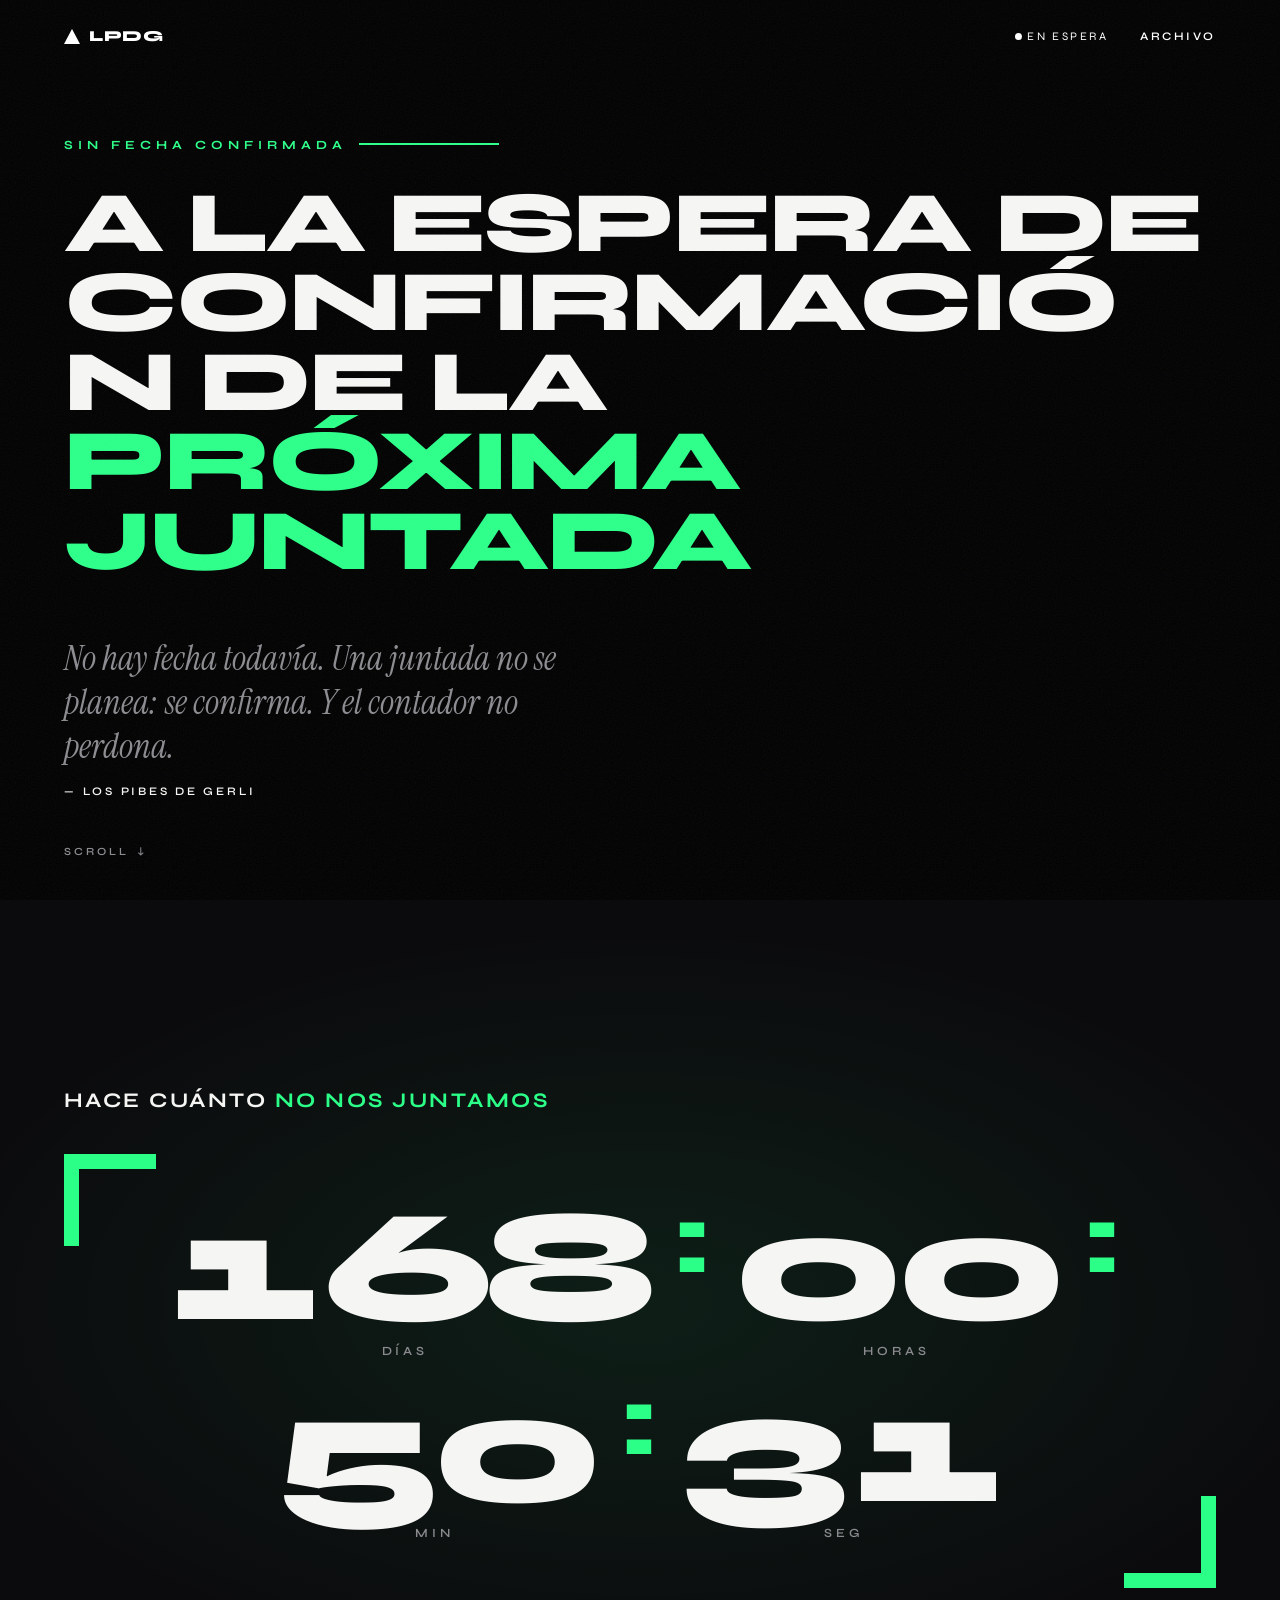
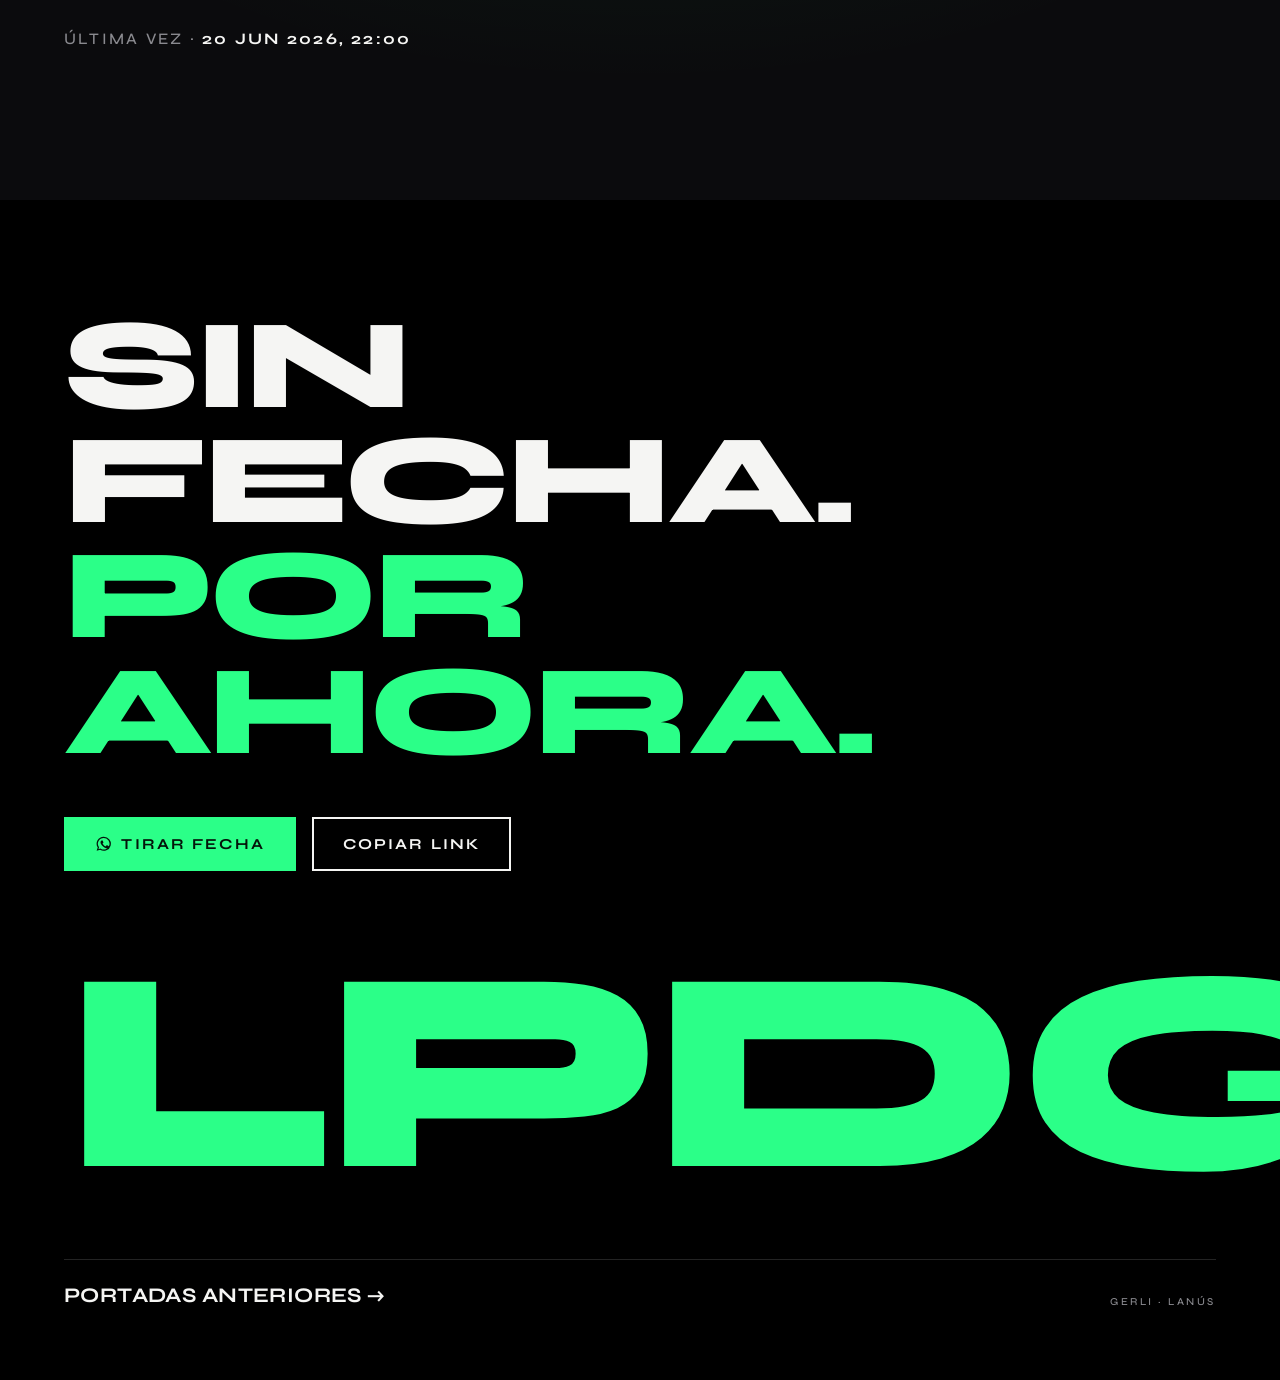
==== commit 3847f38d: "Rediseño Under Club + sistema visual central + logo Lpdg - styles.css: tokens (color/tipografía) y p" ====
--- a/index.html
+++ b/index.html
@@ -6,209 +6,141 @@
 <title>Los pibes de Gerli · EN ESPERA</title>
 <meta name="description" content="Los pibes de Gerli (LPDG) — a la espera de confirmación de la próxima juntada. Hace cuánto que no nos juntamos." />
 <meta property="og:title" content="Los pibes de Gerli (LPDG) — EN ESPERA" />
-<meta property="og:description" content="A la espera de confirmación. Mirá hace cuánto que no nos juntamos." />
+<meta property="og:description" content="Sin fecha todavía. Mirá hace cuánto que no nos juntamos." />
 <meta property="og:type" content="website" />
+<link rel="icon" href="photos/logo-lpdg.svg" type="image/svg+xml" />
 
 <link rel="preconnect" href="https://fonts.googleapis.com" />
 <link rel="preconnect" href="https://fonts.gstatic.com" crossorigin />
-<link href="https://fonts.googleapis.com/css2?family=Fraunces:ital,opsz,wght@0,9..144,400;0,9..144,600;1,9..144,500&family=JetBrains+Mono:wght@400;500;600;800&display=swap" rel="stylesheet" />
+<link href="https://fonts.googleapis.com/css2?family=Syne:wght@400;500;600;700;800&family=Instrument+Serif:ital@0;1&display=swap" rel="stylesheet" />
+<link rel="stylesheet" href="styles.css" />
 
 <style>
-  :root{
-    --bg:#0c0c0e; --bg-2:#121214; --ink:#ece8e1; --mut:#7e7a72; --mut-2:#56534d;
-    --sig:#f2a93b; --sig-d:#c9842a; --line:rgba(236,232,225,.08); --line-2:rgba(236,232,225,.14);
-  }
-  *{margin:0;padding:0;box-sizing:border-box}
-  html,body{width:100%;min-height:100%}
-  html{-webkit-text-size-adjust:100%}
-  body{
-    font-family:'JetBrains Mono',ui-monospace,monospace;color:var(--ink);
-    background:var(--bg); -webkit-font-smoothing:antialiased;
-    position:relative; overflow-x:hidden; min-height:100dvh;
-  }
+  /* ---- específico de la portada actual ---- */
+  section{position:relative;min-height:100svh;display:flex;flex-direction:column;justify-content:center;
+    padding:clamp(5rem,12vh,8rem) var(--pad-x) clamp(3rem,8vh,5rem);max-width:1280px;margin:0 auto}
 
-  /* drifting grid */
-  body::before{
-    content:"";position:fixed;inset:-2px;z-index:0;pointer-events:none;opacity:.55;
-    background-image:
-      linear-gradient(var(--line) 1px,transparent 1px),
-      linear-gradient(90deg,var(--line) 1px,transparent 1px);
-    background-size:46px 46px;
-    -webkit-mask-image:radial-gradient(120% 90% at 50% 38%,#000 30%,transparent 78%);
-            mask-image:radial-gradient(120% 90% at 50% 38%,#000 30%,transparent 78%);
-    animation:drift 26s linear infinite;
-  }
-  @keyframes drift{to{background-position:46px 46px,46px 46px}}
+  .sec-hero .eyebrow{margin-bottom:clamp(1.2rem,3vw,2rem)}
+  h1{font-weight:800;text-transform:uppercase;line-height:.92;letter-spacing:-.025em;
+    font-size:clamp(2rem,7.6vw,5.4rem);max-width:none;overflow-wrap:break-word;hyphens:auto}
+  h1 .v{color:var(--accent)}
 
-  /* warm signal glow + grain */
-  body::after{
-    content:"";position:fixed;inset:0;z-index:0;pointer-events:none;
-    background:
-      radial-gradient(60% 45% at 50% 30%,rgba(242,169,59,.10),transparent 70%),
-      url("data:image/svg+xml,%3Csvg xmlns='http://www.w3.org/2000/svg' width='160' height='160'%3E%3Cfilter id='n'%3E%3CfeTurbulence type='fractalNoise' baseFrequency='0.9' numOctaves='2'/%3E%3C/filter%3E%3Crect width='100%25' height='100%25' filter='url(%23n)' opacity='0.035'/%3E%3C/svg%3E");
-  }
+  .quote{font-family:var(--font-serif);font-style:italic;color:var(--mut);
+    font-size:clamp(1.3rem,3.6vw,2.1rem);line-height:1.3;max-width:34ch;margin-top:clamp(2rem,5vw,3.5rem)}
+  .quote .by{display:block;font-style:normal;font-family:var(--font-display);font-weight:600;
+    font-size:.72rem;letter-spacing:.24em;text-transform:uppercase;color:var(--ink);margin-top:1rem}
 
-  /* HUD corner brackets */
-  .hud{position:fixed;z-index:3;width:28px;height:28px;border:1.5px solid var(--line-2);pointer-events:none;opacity:0;animation:fade .8s ease 1.1s both}
-  .hud.tl{top:18px;left:18px;border-right:0;border-bottom:0}
-  .hud.tr{top:18px;right:18px;border-left:0;border-bottom:0}
-  .hud.bl{bottom:18px;left:18px;border-right:0;border-top:0}
-  .hud.br{bottom:18px;right:18px;border-left:0;border-top:0}
+  .scroll{position:absolute;left:var(--pad-x);bottom:clamp(1.6rem,5vh,2.6rem);
+    font-weight:600;font-size:.68rem;letter-spacing:.28em;text-transform:uppercase;color:var(--mut);
+    display:flex;align-items:center;gap:.7em}
+  .scroll .ar{display:inline-block;animation:bob 1.8s ease-in-out infinite}
+  @keyframes bob{50%{transform:translateY(6px)}}
 
-  /* left vertical label */
-  .vlabel{position:fixed;left:20px;top:50%;transform:translateY(-50%) rotate(180deg);writing-mode:vertical-rl;
-    z-index:3;font-size:.62rem;letter-spacing:.42em;color:var(--mut-2);text-transform:uppercase;
-    pointer-events:none;opacity:0;animation:fade .8s ease 1.25s both}
+  /* contador */
+  .sec-count{background:var(--panel)}
+  .sec-count::before{content:"";position:absolute;inset:0;z-index:0;opacity:.5;pointer-events:none;
+    background:radial-gradient(80% 60% at 50% 45%,rgba(43,255,136,.16),transparent 70%)}
+  .count-inner{position:relative;z-index:1;width:100%}
+  .kicker{font-weight:700;font-size:clamp(.9rem,2.6vw,1.3rem);letter-spacing:.12em;text-transform:uppercase;
+    color:var(--ink);margin-bottom:clamp(1.5rem,4vw,2.6rem)}
+  .kicker b{color:var(--accent)}
+  .clockframe{position:relative;padding:clamp(1.4rem,4vw,3rem) 0}
+  .clockframe::before,.clockframe::after{content:"";position:absolute;width:clamp(40px,6vw,110px);height:clamp(40px,6vw,110px)}
+  .clockframe::before{top:0;left:0;border-left:clamp(8px,1.2vw,15px) solid var(--accent);border-top:clamp(8px,1.2vw,15px) solid var(--accent)}
+  .clockframe::after{bottom:0;right:0;border-right:clamp(8px,1.2vw,15px) solid var(--accent);border-bottom:clamp(8px,1.2vw,15px) solid var(--accent)}
+  .clock{display:flex;align-items:flex-start;justify-content:center;gap:clamp(.3rem,2.2vw,1.6rem);flex-wrap:wrap}
+  .cell{display:flex;flex-direction:column;align-items:center;gap:.6rem;min-width:clamp(60px,18vw,150px)}
+  .num{font-weight:800;font-variant-numeric:tabular-nums;line-height:.82;letter-spacing:-.04em;
+    font-size:clamp(3.2rem,17vw,10rem);color:var(--ink);transition:transform .12s ease}
+  .num.tick{transform:translateY(-4px)}
+  .lbl{font-weight:600;font-size:clamp(.55rem,1.6vw,.78rem);letter-spacing:.32em;text-transform:uppercase;color:var(--mut)}
+  .sep{font-weight:800;color:var(--accent);line-height:.82;font-size:clamp(2rem,10vw,6rem)}
+  @media (max-width:480px){.sep{display:none}.cell{min-width:22vw}}
+  .since{margin-top:clamp(1.6rem,4vw,2.6rem);font-weight:500;font-size:clamp(.78rem,2.2vw,1rem);
+    letter-spacing:.14em;text-transform:uppercase;color:var(--mut)}
+  .since b{color:var(--ink);font-weight:700}
 
-  /* top status bar */
-  .bar{position:relative;z-index:2;display:flex;justify-content:space-between;align-items:center;
-    gap:1rem;padding:clamp(1rem,4vw,1.6rem) clamp(1.1rem,5vw,2.4rem);max-width:1100px;margin:0 auto;
-    font-size:.66rem;letter-spacing:.2em;text-transform:uppercase;color:var(--mut)}
-  .bar .live{display:flex;align-items:center;gap:.55em;animation:fade .7s ease .15s both}
-  .bar .code{color:var(--mut-2);animation:fade .7s ease .3s both}
-  .dot{width:8px;height:8px;border-radius:50%;background:var(--sig);box-shadow:0 0 0 0 rgba(242,169,59,.6);animation:pip 2s ease-out infinite}
-  @keyframes pip{0%{box-shadow:0 0 0 0 rgba(242,169,59,.55)}70%{box-shadow:0 0 0 9px rgba(242,169,59,0)}100%{box-shadow:0 0 0 0 rgba(242,169,59,0)}}
-
-  /* layout */
-  main{position:relative;z-index:2;max-width:760px;margin:0 auto;
-    padding:clamp(1.5rem,5vw,3rem) clamp(1.2rem,5vw,2rem) clamp(4rem,10vw,6rem);
-    display:flex;flex-direction:column;align-items:center;text-align:center;
-    min-height:calc(100dvh - 120px);justify-content:center;gap:clamp(1.4rem,4vw,2.2rem)}
-
-  /* radar ping */
-  .radar{position:relative;width:72px;height:72px;display:grid;place-items:center;animation:fade .8s ease .2s both}
-  .radar .core{width:11px;height:11px;border-radius:50%;background:var(--sig);box-shadow:0 0 14px 2px rgba(242,169,59,.6);z-index:2}
-  .ring{position:absolute;inset:0;margin:auto;width:11px;height:11px;border-radius:50%;border:1.5px solid var(--sig);opacity:0;animation:ping 3.6s ease-out infinite}
-  .ring.r2{animation-delay:1.2s}.ring.r3{animation-delay:2.4s}
-  @keyframes ping{0%{width:11px;height:11px;opacity:.7}100%{width:78px;height:78px;opacity:0}}
-
-  .eyebrow{font-size:clamp(.62rem,2.6vw,.74rem);letter-spacing:.46em;text-transform:uppercase;
-    color:var(--sig);padding-left:.46em;animation:fade .8s ease .35s both}
-
-  .headline{font-family:'Fraunces',serif;font-weight:400;line-height:1.04;letter-spacing:-.01em;
-    font-size:clamp(2.05rem,8.4vw,4.1rem);font-optical-sizing:auto;max-width:14ch;
-    animation:rise 1s cubic-bezier(.2,.7,.2,1) .45s both}
-  .headline em{font-style:italic;color:var(--sig);font-weight:500}
-
-  .sub{color:var(--mut);font-size:clamp(.74rem,3.2vw,.92rem);letter-spacing:.02em;line-height:1.7;max-width:46ch;
-    animation:fade .9s ease .6s both}
-
-  /* timer */
-  .timer-wrap{display:flex;flex-direction:column;align-items:center;gap:.95rem;width:100%;
-    margin-top:.4rem;animation:fade .9s ease .75s both}
-  .timer-cap{display:flex;align-items:center;gap:.7em;font-size:.64rem;letter-spacing:.34em;
-    text-transform:uppercase;color:var(--mut)}
-  .timer-cap::before,.timer-cap::after{content:"";height:1px;width:clamp(18px,8vw,46px);background:var(--line-2)}
-
-  .clock{display:flex;align-items:flex-start;justify-content:center;gap:clamp(.2rem,2vw,.7rem);
-    flex-wrap:wrap;width:100%}
-  .cell{display:flex;flex-direction:column;align-items:center;gap:.5rem;min-width:clamp(58px,17vw,96px)}
-  .num{position:relative;font-weight:800;font-variant-numeric:tabular-nums;letter-spacing:-.02em;line-height:1;
-    font-size:clamp(2.5rem,12vw,5.4rem);color:var(--ink);transition:transform .14s ease,color .14s ease}
-  .num.tick{transform:translateY(-2px);color:var(--sig)}
-  .lbl{font-size:.56rem;letter-spacing:.26em;text-transform:uppercase;color:var(--mut)}
-  .sep{font-weight:300;color:var(--mut-2);line-height:1;font-size:clamp(1.6rem,8vw,3.4rem);
-    align-self:flex-start;margin-top:.18em;font-variant-numeric:tabular-nums}
-  @media (max-width:430px){.sep{display:none}.cell{min-width:21vw}}
-
-  /* second progress hairline */
-  .pulse{width:min(320px,72vw);height:2px;background:var(--line);border-radius:2px;overflow:hidden;margin-top:.2rem}
-  .pulse i{display:block;height:100%;width:100%;background:linear-gradient(90deg,var(--sig-d),var(--sig));
-    transform-origin:left;transform:scaleX(0);animation:fill 1s linear infinite}
-  @keyframes fill{from{transform:scaleX(0)}to{transform:scaleX(1)}}
-
-  .since{font-size:.68rem;letter-spacing:.16em;text-transform:uppercase;color:var(--mut-2)}
-  .since b{color:var(--mut);font-weight:500}
-
-  /* actions */
-  .acts{display:flex;gap:.7rem;flex-wrap:wrap;justify-content:center;margin-top:.5rem;
-    animation:fade .9s ease .9s both}
-  .btn{display:inline-flex;align-items:center;gap:.55em;cursor:pointer;
-    font-family:'JetBrains Mono',monospace;font-size:.72rem;font-weight:500;letter-spacing:.14em;text-transform:uppercase;
-    color:var(--ink);background:transparent;border:1px solid var(--line-2);border-radius:2px;
-    padding:.85em 1.3em;transition:border-color .2s,color .2s,background .2s,transform .12s}
-  .btn:hover{border-color:var(--sig);color:var(--sig)}
-  .btn:active{transform:translateY(1px)}
-  .btn.primary{background:var(--sig);border-color:var(--sig);color:#1a1408}
-  .btn.primary:hover{background:var(--sig-d);border-color:var(--sig-d);color:#1a1408}
-  .btn svg{width:1.05em;height:1.05em;fill:currentColor;flex:none}
-
-  /* footer link to archive */
-  .foot{position:relative;z-index:2;text-align:center;padding:0 1rem clamp(1.6rem,5vw,2.4rem);
-    animation:fade 1s ease 1.1s both}
-  .foot a{display:inline-flex;align-items:center;gap:.6em;color:var(--mut);text-decoration:none;
-    font-size:.66rem;letter-spacing:.24em;text-transform:uppercase;
-    border-bottom:1px solid transparent;padding-bottom:2px;transition:color .2s,border-color .2s}
-  .foot a:hover{color:var(--sig);border-color:var(--sig)}
-  .foot a .arw{transition:transform .2s}
-  .foot a:hover .arw{transform:translateX(4px)}
-
-  .toast{position:fixed;left:50%;bottom:30px;transform:translateX(-50%) translateY(8px);z-index:40;
-    background:var(--ink);color:var(--bg);font-size:.66rem;letter-spacing:.12em;text-transform:uppercase;font-weight:600;
-    padding:.7em 1.1em;border-radius:2px;opacity:0;transition:opacity .25s,transform .25s;pointer-events:none}
-  .toast.show{opacity:1;transform:translateX(-50%) translateY(0)}
-
-  @keyframes fade{from{opacity:0;transform:translateY(10px)}}
-  @keyframes rise{from{opacity:0;transform:translateY(20px)}}
-
-  @media (max-width:560px){.vlabel{display:none}}
-  @media (prefers-reduced-motion:reduce){*{animation:none!important;transition:none!important}.pulse i{transform:scaleX(1)}}
+  /* cta */
+  .statement{font-weight:800;text-transform:uppercase;line-height:.9;letter-spacing:-.03em;
+    font-size:clamp(2.5rem,12vw,8rem)}
+  .statement .v{color:var(--accent)}
+  .acts{display:flex;gap:1rem;flex-wrap:wrap;margin-top:clamp(2rem,5vw,3rem)}
+  .lpdg{font-weight:800;letter-spacing:-.04em;line-height:.85;color:var(--accent);
+    font-size:clamp(5rem,26vw,18rem);margin-top:clamp(2.5rem,7vw,5rem);user-select:none}
+  .foot{display:flex;justify-content:space-between;align-items:flex-end;gap:1rem;flex-wrap:wrap;
+    margin-top:clamp(2rem,6vw,4rem);padding-top:1.4rem;border-top:1px solid var(--line)}
+  .foot a{color:var(--ink);text-decoration:none;font-weight:700;font-size:clamp(.95rem,3vw,1.3rem);
+    letter-spacing:.02em;text-transform:uppercase;display:inline-flex;align-items:center;gap:.5em;transition:color .2s}
+  .foot a:hover{color:var(--accent)}
+  .foot .meta{font-weight:500;font-size:.66rem;letter-spacing:.24em;text-transform:uppercase;color:var(--mut)}
 </style>
 </head>
 <body>
-  <span class="hud tl"></span><span class="hud tr"></span><span class="hud bl"></span><span class="hud br"></span>
-  <span class="vlabel">standby · sin fecha confirmada</span>
+  <nav class="nav">
+    <span class="brand"><span class="tri"></span>LPDG</span>
+    <span class="nav-r">
+      <span class="st"><span class="dot"></span>en espera</span>
+      <a href="archivo.html">Archivo</a>
+    </span>
+  </nav>
 
-  <header class="bar">
-    <span class="live"><span class="dot"></span>en espera de señal</span>
-    <span class="code" id="code">LPDG · STBY—000</span>
-  </header>
+  <!-- HERO -->
+  <section class="sec-hero">
+    <p class="eyebrow reveal">Sin fecha confirmada</p>
+    <h1 class="reveal d1">A la espera de confirmación de la <span class="v">próxima juntada</span></h1>
+    <p class="quote reveal d2">No hay fecha todavía. Una juntada no se planea: se confirma. Y el contador no perdona.
+      <span class="by">— Los pibes de Gerli</span></p>
+    <span class="scroll reveal d3">scroll <span class="ar">↓</span></span>
+  </section>
 
-  <main>
-    <div class="radar"><span class="ring"></span><span class="ring r2"></span><span class="ring r3"></span><span class="core"></span></div>
+  <!-- CONTADOR -->
+  <section class="sec-count">
+    <div class="count-inner">
+      <p class="kicker reveal">Hace cuánto <b>no nos juntamos</b></p>
+      <div class="clockframe reveal d1">
+        <div class="clock" id="clock">
+          <div class="cell"><span class="num" id="d">00</span><span class="lbl">días</span></div>
+          <span class="sep">:</span>
+          <div class="cell"><span class="num" id="h">00</span><span class="lbl">horas</span></div>
+          <span class="sep">:</span>
+          <div class="cell"><span class="num" id="m">00</span><span class="lbl">min</span></div>
+          <span class="sep">:</span>
+          <div class="cell"><span class="num" id="s">00</span><span class="lbl">seg</span></div>
+        </div>
+      </div>
+      <p class="since reveal d2">última vez · <b id="lastDate">—</b></p>
+    </div>
+  </section>
 
-    <p class="eyebrow">estado · sin confirmar</p>
-    <h1 class="headline">A la espera de confirmación de la <em>próxima juntada</em></h1>
-    <p class="sub">Todavía no hay fecha. El sistema queda en escucha hasta que alguien se digne a tirar una. Mientras tanto, el contador no perdona.</p>
+  <!-- CTA -->
+  <section class="sec-cta">
+    <h2 class="statement reveal">Sin fecha.<br><span class="v">Por ahora.</span></h2>
+    <div class="acts reveal d1">
+      <button class="btn v" id="propose">
+        <svg viewBox="0 0 32 32" aria-hidden="true"><path d="M16 3a13 13 0 0 0-11 19.9L3 29l6.3-1.9A13 13 0 1 0 16 3zm0 2.4a10.6 10.6 0 1 1-5.6 19.6l-.4-.2-3.7 1.1 1.1-3.6-.3-.4A10.6 10.6 0 0 1 16 5.4zm-3.6 4.8c-.3 0-.7.1-1 .4-.4.4-1.3 1.3-1.3 3.1s1.4 3.6 1.5 3.9c.2.3 2.6 4.1 6.4 5.6 3.1 1.2 3.8 1 4.5.9.7-.1 2.2-.9 2.5-1.8.3-.9.3-1.6.2-1.8-.1-.2-.4-.3-.8-.5s-2.2-1.1-2.5-1.2c-.3-.1-.6-.2-.8.2-.2.3-.9 1.2-1.1 1.4-.2.2-.4.3-.8.1-.4-.2-1.6-.6-3-1.9-1.1-1-1.9-2.2-2.1-2.6-.2-.4 0-.6.2-.8l.6-.7c.2-.2.2-.4.4-.6.1-.3.1-.5 0-.7l-1-2.5c-.3-.6-.5-.5-.8-.5h-.5z"/></svg>
+        Tirar fecha
+      </button>
+      <button class="btn" id="copy">Copiar link</button>
+    </div>
+    <div class="lpdg reveal d2">LPDG</div>
+    <div class="foot reveal">
+      <a href="archivo.html">Portadas anteriores →</a>
+      <span class="meta">Gerli · Lanús</span>
+    </div>
+  </section>
 
-    <section class="timer-wrap" aria-label="Tiempo desde la última juntada">
-      <p class="timer-cap">hace cuánto no nos juntamos</p>
-      <div class="clock" id="clock">
-        <div class="cell"><span class="num" id="d">00</span><span class="lbl">días</span></div>
-        <span class="sep">:</span>
-        <div class="cell"><span class="num" id="h">00</span><span class="lbl">horas</span></div>
-        <span class="sep">:</span>
-        <div class="cell"><span class="num" id="m">00</span><span class="lbl">min</span></div>
-        <span class="sep">:</span>
-        <div class="cell"><span class="num" id="s">00</span><span class="lbl">seg</span></div>
-      </div>
-      <div class="pulse"><i></i></div>
-      <p class="since">última vez · <b id="lastDate">—</b></p>
-    </section>
-
-    <div class="acts">
-      <button class="btn primary" id="propose">
-        <svg viewBox="0 0 32 32" aria-hidden="true"><path d="M16 3a13 13 0 0 0-11 19.9L3 29l6.3-1.9A13 13 0 1 0 16 3zm0 2.4a10.6 10.6 0 1 1-5.6 19.6l-.4-.2-3.7 1.1 1.1-3.6-.3-.4A10.6 10.6 0 0 1 16 5.4zm-3.6 4.8c-.3 0-.7.1-1 .4-.4.4-1.3 1.3-1.3 3.1s1.4 3.6 1.5 3.9c.2.3 2.6 4.1 6.4 5.6 3.1 1.2 3.8 1 4.5.9.7-.1 2.2-.9 2.5-1.8.3-.9.3-1.6.2-1.8-.1-.2-.4-.3-.8-.5s-2.2-1.1-2.5-1.2c-.3-.1-.6-.2-.8.2-.2.3-.9 1.2-1.1 1.4-.2.2-.4.3-.8.1-.4-.2-1.6-.6-3-1.9-1.1-1-1.9-2.2-2.1-2.6-.2-.4 0-.6.2-.8l.6-.7c.2-.2.2-.4.4-.6.1-.3.1-.5 0-.7l-1-2.5c-.3-.6-.5-.5-.8-.5h-.5z"/></svg>
-        proponer fecha
-      </button>
-      <button class="btn" id="copy">copiar enlace</button>
-    </div>
-  </main>
-
-  <footer class="foot">
-    <a href="archivo.html">portadas anteriores <span class="arw">→</span></a>
-  </footer>
-
-  <div class="toast" id="toast">enlace copiado</div>
+  <div class="toast" id="toast">link copiado</div>
 
 <script>
-  // ---- ancla: última juntada (cumple de Gianni) ----
+  document.documentElement.classList.add('js');
+
+  // ---- ancla: última juntada ----
   const ANCHOR = new Date('2026-06-20T19:00:00-03:00');
   const ANCHOR_MS = ANCHOR.getTime();
 
   const el = {d:document.getElementById('d'),h:document.getElementById('h'),m:document.getElementById('m'),s:document.getElementById('s')};
   const pad = (n)=>String(n).padStart(2,'0');
-  function set(node,v){const x=pad(v);if(node.textContent!==x){node.textContent=x;node.classList.add('tick');setTimeout(()=>node.classList.remove('tick'),140);}}
+  function set(node,v){const x=pad(v);if(node.textContent!==x){node.textContent=x;node.classList.add('tick');setTimeout(()=>node.classList.remove('tick'),120);}}
 
   function tick(){
     const diff = Math.max(0, Date.now() - ANCHOR_MS);
@@ -221,16 +153,17 @@
   }
   tick();
 
-  // fecha legible de la última juntada
   const MESES=['ene','feb','mar','abr','may','jun','jul','ago','sep','oct','nov','dic'];
   document.getElementById('lastDate').textContent =
     pad(ANCHOR.getDate())+' '+MESES[ANCHOR.getMonth()]+' '+ANCHOR.getFullYear()+', '+pad(ANCHOR.getHours())+':'+pad(ANCHOR.getMinutes());
 
-  // código de estado con los días en espera
-  function diasEspera(){return Math.floor(Math.max(0,Date.now()-ANCHOR_MS)/86400000);}
-  document.getElementById('code').textContent='LPDG · STBY—'+String(diasEspera()).padStart(3,'0');
+  // ---- reveal on scroll ----
+  const io=new IntersectionObserver((entries)=>{
+    entries.forEach(e=>{if(e.isIntersecting){e.target.classList.add('in');io.unobserve(e.target);}});
+  },{threshold:.18});
+  document.querySelectorAll('.reveal').forEach(n=>io.observe(n));
 
-  // ---- frase para compartir ----
+  // ---- compartir ----
   function elapsedTxt(){
     const sec=Math.floor(Math.max(0,Date.now()-ANCHOR_MS)/1000);
     const d=Math.floor(sec/86400),h=Math.floor(sec%86400/3600),m=Math.floor(sec%3600/60);
@@ -244,7 +177,6 @@
     return 'Hace '+elapsedTxt()+' que no nos juntamos y seguimos sin fecha. ¿Cuándo caemos? Tirá una.';
   }
 
-  // ---- proponer fecha (WhatsApp) ----
   const toast=document.getElementById('toast');
   function showToast(m){toast.textContent=m;toast.classList.add('show');setTimeout(()=>toast.classList.remove('show'),1800);}
   document.getElementById('propose').onclick=async()=>{
@@ -252,10 +184,8 @@
     if(navigator.share){try{await navigator.share({title:'Próxima juntada',text,url});return;}catch(e){if(e.name==='AbortError')return;}}
     window.open('https://wa.me/?text='+encodeURIComponent(text+' '+url),'_blank');
   };
-
-  // ---- copiar enlace ----
   document.getElementById('copy').onclick=async()=>{
-    try{await navigator.clipboard.writeText(location.href);showToast('enlace copiado');}
+    try{await navigator.clipboard.writeText(location.href);showToast('link copiado');}
     catch(e){showToast(location.href);}
   };
 </script>
--- a/styles.css
+++ b/styles.css
@@ -0,0 +1,89 @@
+/* ============================================================
+   LPDG — Sistema visual (tokens + primitivas compartidas)
+   Lo consumen index.html y archivo.html.
+   legacy/ NO usa esto: son snapshots con su propia identidad.
+   Estética: Under Club — negro puro, alto contraste, tipografía
+   bold mayúscula apretada, acento verde brillante.
+   ============================================================ */
+:root{
+  /* ---- paleta ---- */
+  --bg:#000;
+  --panel:#0b0b0d;
+  --panel-2:#121214;
+  --ink:#f5f5f3;
+  --mut:#8a8a8f;
+  --mut-2:#4f4f55;
+  --accent:#2bff88;
+  --accent-d:#13d96a;
+  --line:rgba(245,245,243,.14);
+  --line-2:rgba(245,245,243,.22);
+
+  /* ---- tipografía ---- */
+  --font-display:'Syne',sans-serif;   /* display / UI / timer */
+  --font-serif:'Instrument Serif',serif; /* citas en itálica */
+
+  /* ---- ritmo ---- */
+  --pad-x:clamp(1.2rem,5vw,4.5rem);
+}
+
+*{margin:0;padding:0;box-sizing:border-box}
+html{-webkit-text-size-adjust:100%;scroll-behavior:smooth}
+html,body{width:100%}
+body{
+  font-family:var(--font-display);color:var(--ink);background:var(--bg);
+  -webkit-font-smoothing:antialiased;position:relative;overflow-x:hidden;
+}
+
+/* grano tipo foto B/N (overlay global) */
+body::after{
+  content:"";position:fixed;inset:0;z-index:80;pointer-events:none;opacity:.06;mix-blend-mode:screen;
+  background:url("data:image/svg+xml,%3Csvg xmlns='http://www.w3.org/2000/svg' width='200' height='200'%3E%3Cfilter id='n'%3E%3CfeTurbulence type='fractalNoise' baseFrequency='0.85' numOctaves='3'/%3E%3C/filter%3E%3Crect width='100%25' height='100%25' filter='url(%23n)'/%3E%3C/svg%3E");
+}
+
+/* ---- navegación ---- */
+.nav{position:fixed;top:0;left:0;width:100%;z-index:60;display:flex;justify-content:space-between;align-items:center;
+  padding:clamp(1rem,3vw,1.7rem) var(--pad-x);mix-blend-mode:difference}
+.brand{display:flex;align-items:center;gap:.6em;font-weight:800;letter-spacing:.04em;font-size:.95rem;color:#fff}
+.brand .tri{width:0;height:0;border-left:8px solid transparent;border-right:8px solid transparent;border-bottom:15px solid #fff}
+.nav-r{display:flex;align-items:center;gap:clamp(1rem,4vw,2rem)}
+.nav-r a{color:#fff;text-decoration:none;font-weight:600;font-size:.72rem;letter-spacing:.22em;text-transform:uppercase;
+  display:inline-flex;align-items:center;gap:.5em;transition:opacity .2s}
+.nav-r a:hover{opacity:.5}
+.nav-r .st{color:#fff;font-size:.72rem;letter-spacing:.22em;text-transform:uppercase;display:flex;align-items:center;gap:.5em}
+.dot{width:7px;height:7px;border-radius:50%;background:#fff;animation:blink 1.2s steps(2) infinite}
+@keyframes blink{50%{opacity:.2}}
+
+/* ---- etiqueta de sección ---- */
+.eyebrow{font-weight:700;font-size:.78rem;letter-spacing:.4em;text-transform:uppercase;color:var(--accent);
+  display:flex;align-items:center;gap:1em}
+.eyebrow::after{content:"";height:2px;width:clamp(40px,12vw,140px);background:var(--accent)}
+
+/* ---- botones ---- */
+.btn{display:inline-flex;align-items:center;gap:.6em;cursor:pointer;border-radius:0;
+  font-family:var(--font-display);font-weight:700;font-size:clamp(.78rem,2.2vw,.95rem);letter-spacing:.14em;text-transform:uppercase;
+  padding:1.05em 1.9em;border:2px solid var(--ink);background:transparent;color:var(--ink);
+  transition:background .18s,color .18s,border-color .18s,transform .12s}
+.btn svg{width:1.15em;height:1.15em;fill:currentColor;flex:none}
+.btn:hover{background:var(--ink);color:#000}
+.btn:active{transform:translateY(2px)}
+.btn.v{background:var(--accent);border-color:var(--accent);color:#04140a}
+.btn.v:hover{background:#fff;border-color:#fff;color:#000}
+
+/* ---- toast ---- */
+.toast{position:fixed;left:50%;bottom:26px;transform:translateX(-50%) translateY(8px);z-index:90;
+  background:var(--accent);color:#04140a;font-weight:700;font-size:.74rem;letter-spacing:.1em;text-transform:uppercase;
+  padding:.8em 1.2em;opacity:0;transition:opacity .25s,transform .25s;pointer-events:none}
+.toast.show{opacity:1;transform:translateX(-50%) translateY(0)}
+
+/* ---- reveal on scroll (solo con JS) ---- */
+html.js .reveal{opacity:0;transform:translateY(34px);
+  transition:opacity .9s cubic-bezier(.2,.7,.2,1),transform .9s cubic-bezier(.2,.7,.2,1)}
+html.js .reveal.in{opacity:1;transform:none}
+html.js .reveal.d1{transition-delay:.1s}
+html.js .reveal.d2{transition-delay:.22s}
+html.js .reveal.d3{transition-delay:.34s}
+
+@media (prefers-reduced-motion:reduce){
+  *{animation:none!important}
+  html.js .reveal{opacity:1!important;transform:none!important;transition:none!important}
+}
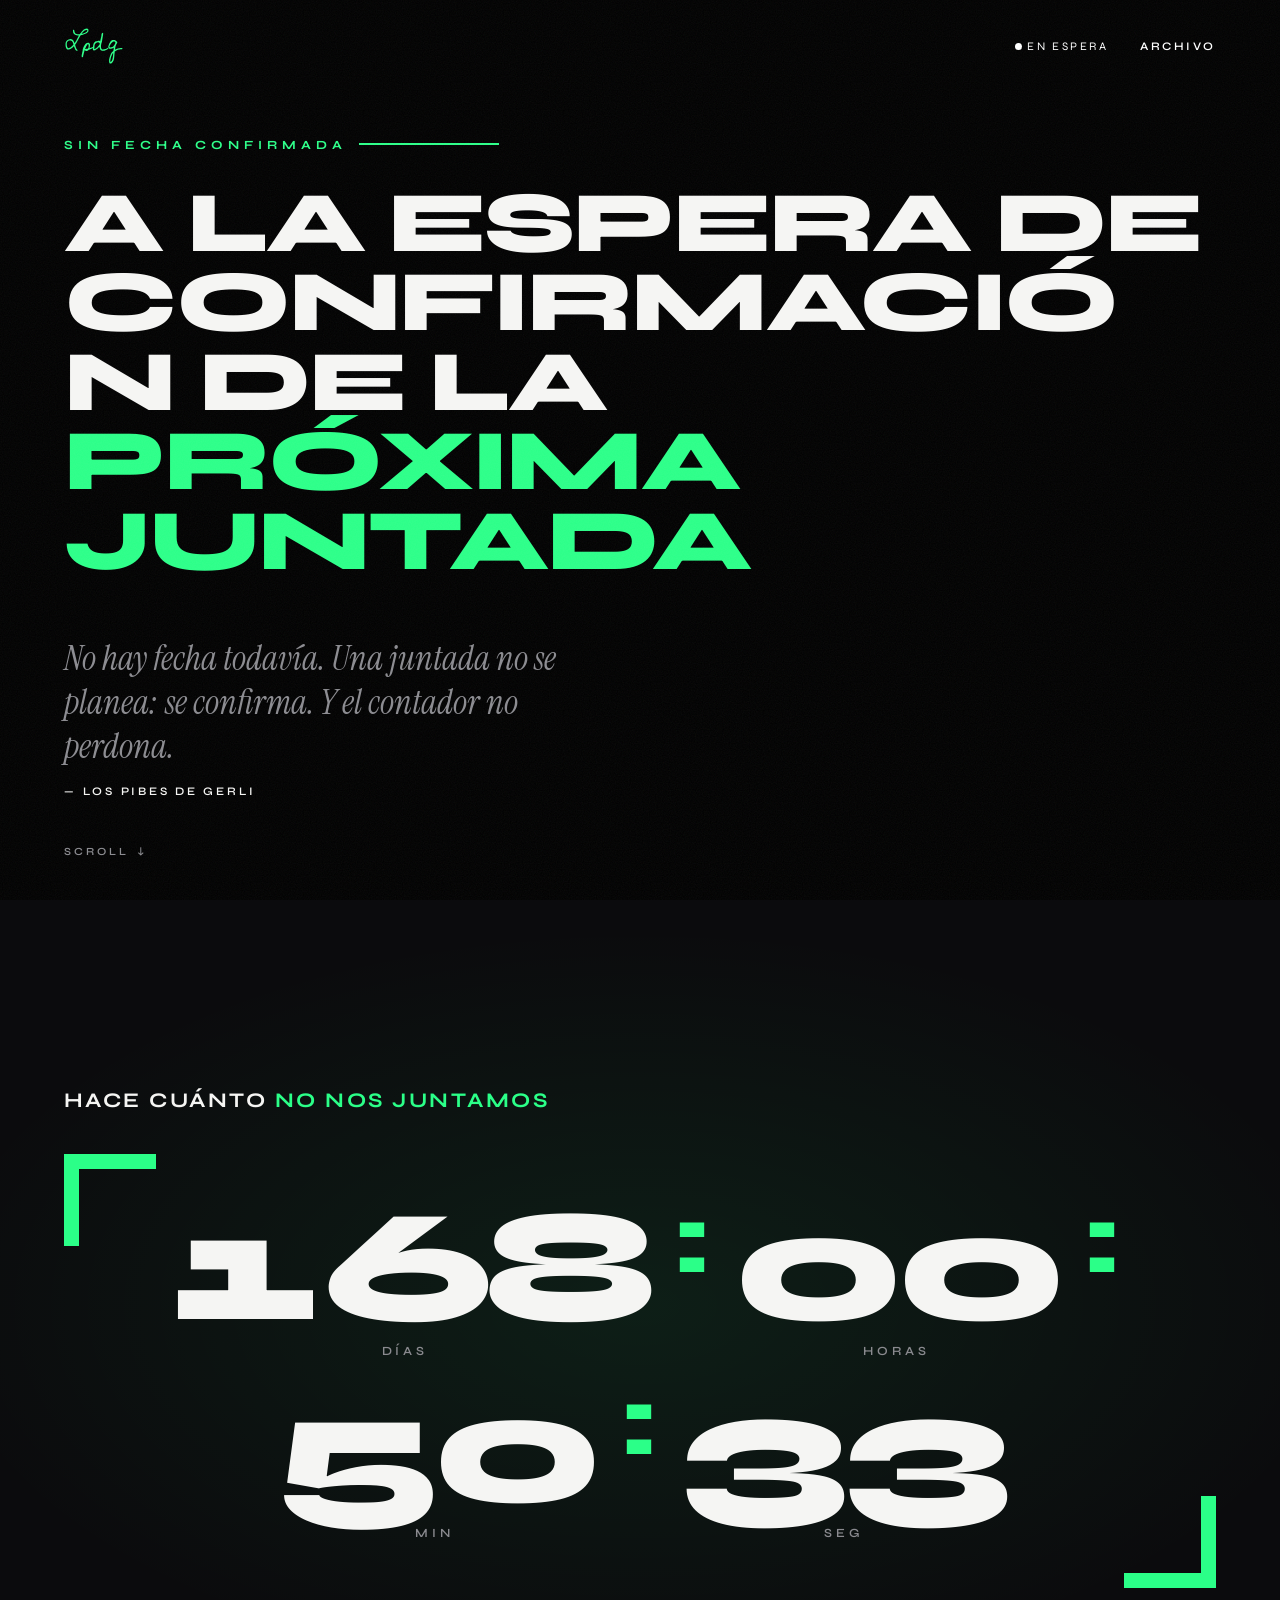
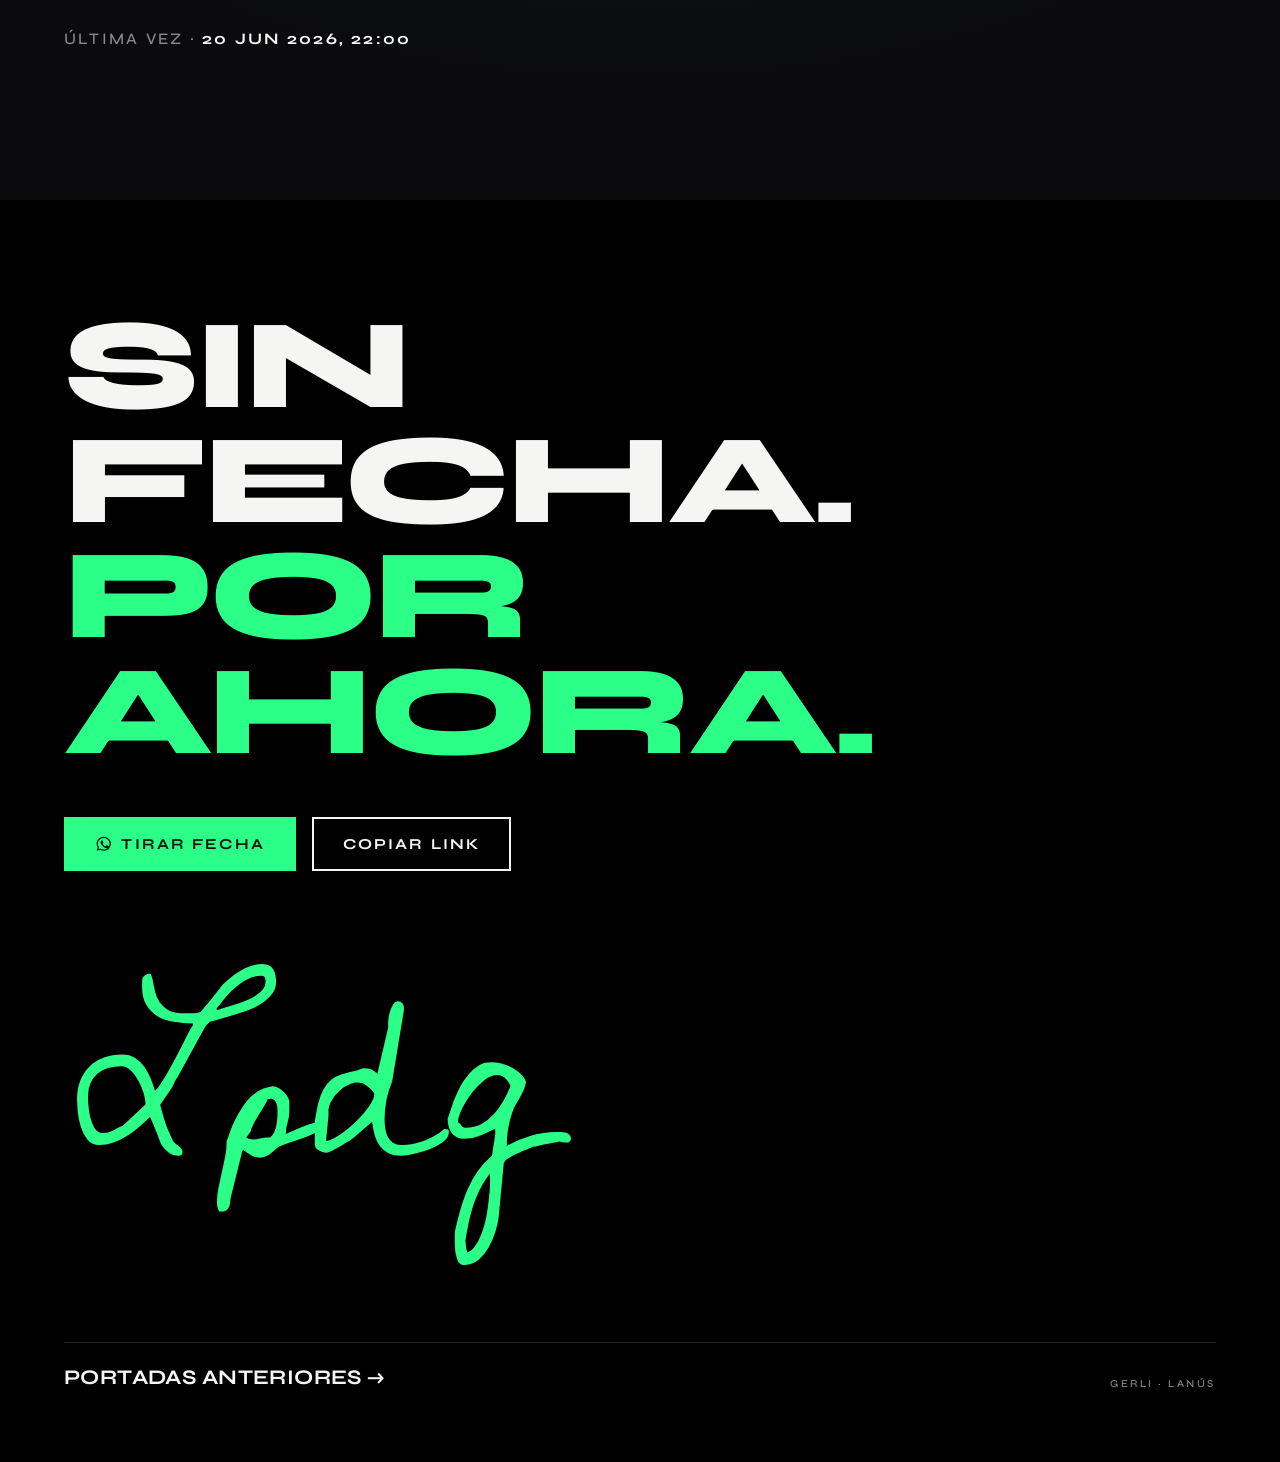
==== commit 2bda116e: "Logo Lpdg en el nav y como marca de marca en index/archivo + og:image" ====
--- a/index.html
+++ b/index.html
@@ -8,6 +8,7 @@
 <meta property="og:title" content="Los pibes de Gerli (LPDG) — EN ESPERA" />
 <meta property="og:description" content="Sin fecha todavía. Mirá hace cuánto que no nos juntamos." />
 <meta property="og:type" content="website" />
+<meta property="og:image" content="https://felipendelicia.github.io/LPDG/photos/logo-lpdg.png" />
 <link rel="icon" href="photos/logo-lpdg.svg" type="image/svg+xml" />
 
 <link rel="preconnect" href="https://fonts.googleapis.com" />
@@ -65,8 +66,7 @@
     font-size:clamp(2.5rem,12vw,8rem)}
   .statement .v{color:var(--accent)}
   .acts{display:flex;gap:1rem;flex-wrap:wrap;margin-top:clamp(2rem,5vw,3rem)}
-  .lpdg{font-weight:800;letter-spacing:-.04em;line-height:.85;color:var(--accent);
-    font-size:clamp(5rem,26vw,18rem);margin-top:clamp(2.5rem,7vw,5rem);user-select:none}
+  .lpdg{display:block;width:min(520px,80%);height:auto;margin-top:clamp(2.5rem,7vw,5rem);user-select:none}
   .foot{display:flex;justify-content:space-between;align-items:flex-end;gap:1rem;flex-wrap:wrap;
     margin-top:clamp(2rem,6vw,4rem);padding-top:1.4rem;border-top:1px solid var(--line)}
   .foot a{color:var(--ink);text-decoration:none;font-weight:700;font-size:clamp(.95rem,3vw,1.3rem);
@@ -77,7 +77,7 @@
 </head>
 <body>
   <nav class="nav">
-    <span class="brand"><span class="tri"></span>LPDG</span>
+    <a class="brand" href="index.html" aria-label="Los pibes de Gerli — inicio"><img src="photos/logo-lpdg.svg" alt="Los pibes de Gerli" /></a>
     <span class="nav-r">
       <span class="st"><span class="dot"></span>en espera</span>
       <a href="archivo.html">Archivo</a>
@@ -122,7 +122,7 @@
       </button>
       <button class="btn" id="copy">Copiar link</button>
     </div>
-    <div class="lpdg reveal d2">LPDG</div>
+    <img class="lpdg reveal d2" src="photos/logo-lpdg.svg" alt="Los pibes de Gerli" />
     <div class="foot reveal">
       <a href="archivo.html">Portadas anteriores →</a>
       <span class="meta">Gerli · Lanús</span>
--- a/styles.css
+++ b/styles.css
@@ -42,9 +42,9 @@
 
 /* ---- navegación ---- */
 .nav{position:fixed;top:0;left:0;width:100%;z-index:60;display:flex;justify-content:space-between;align-items:center;
-  padding:clamp(1rem,3vw,1.7rem) var(--pad-x);mix-blend-mode:difference}
-.brand{display:flex;align-items:center;gap:.6em;font-weight:800;letter-spacing:.04em;font-size:.95rem;color:#fff}
-.brand .tri{width:0;height:0;border-left:8px solid transparent;border-right:8px solid transparent;border-bottom:15px solid #fff}
+  padding:clamp(1rem,3vw,1.7rem) var(--pad-x)}
+.brand{display:flex;align-items:center;gap:.55em;font-weight:800;letter-spacing:.04em;font-size:.95rem;color:#fff;text-decoration:none}
+.brand img{height:clamp(28px,5.5vw,38px);width:auto;display:block}
 .nav-r{display:flex;align-items:center;gap:clamp(1rem,4vw,2rem)}
 .nav-r a{color:#fff;text-decoration:none;font-weight:600;font-size:.72rem;letter-spacing:.22em;text-transform:uppercase;
   display:inline-flex;align-items:center;gap:.5em;transition:opacity .2s}
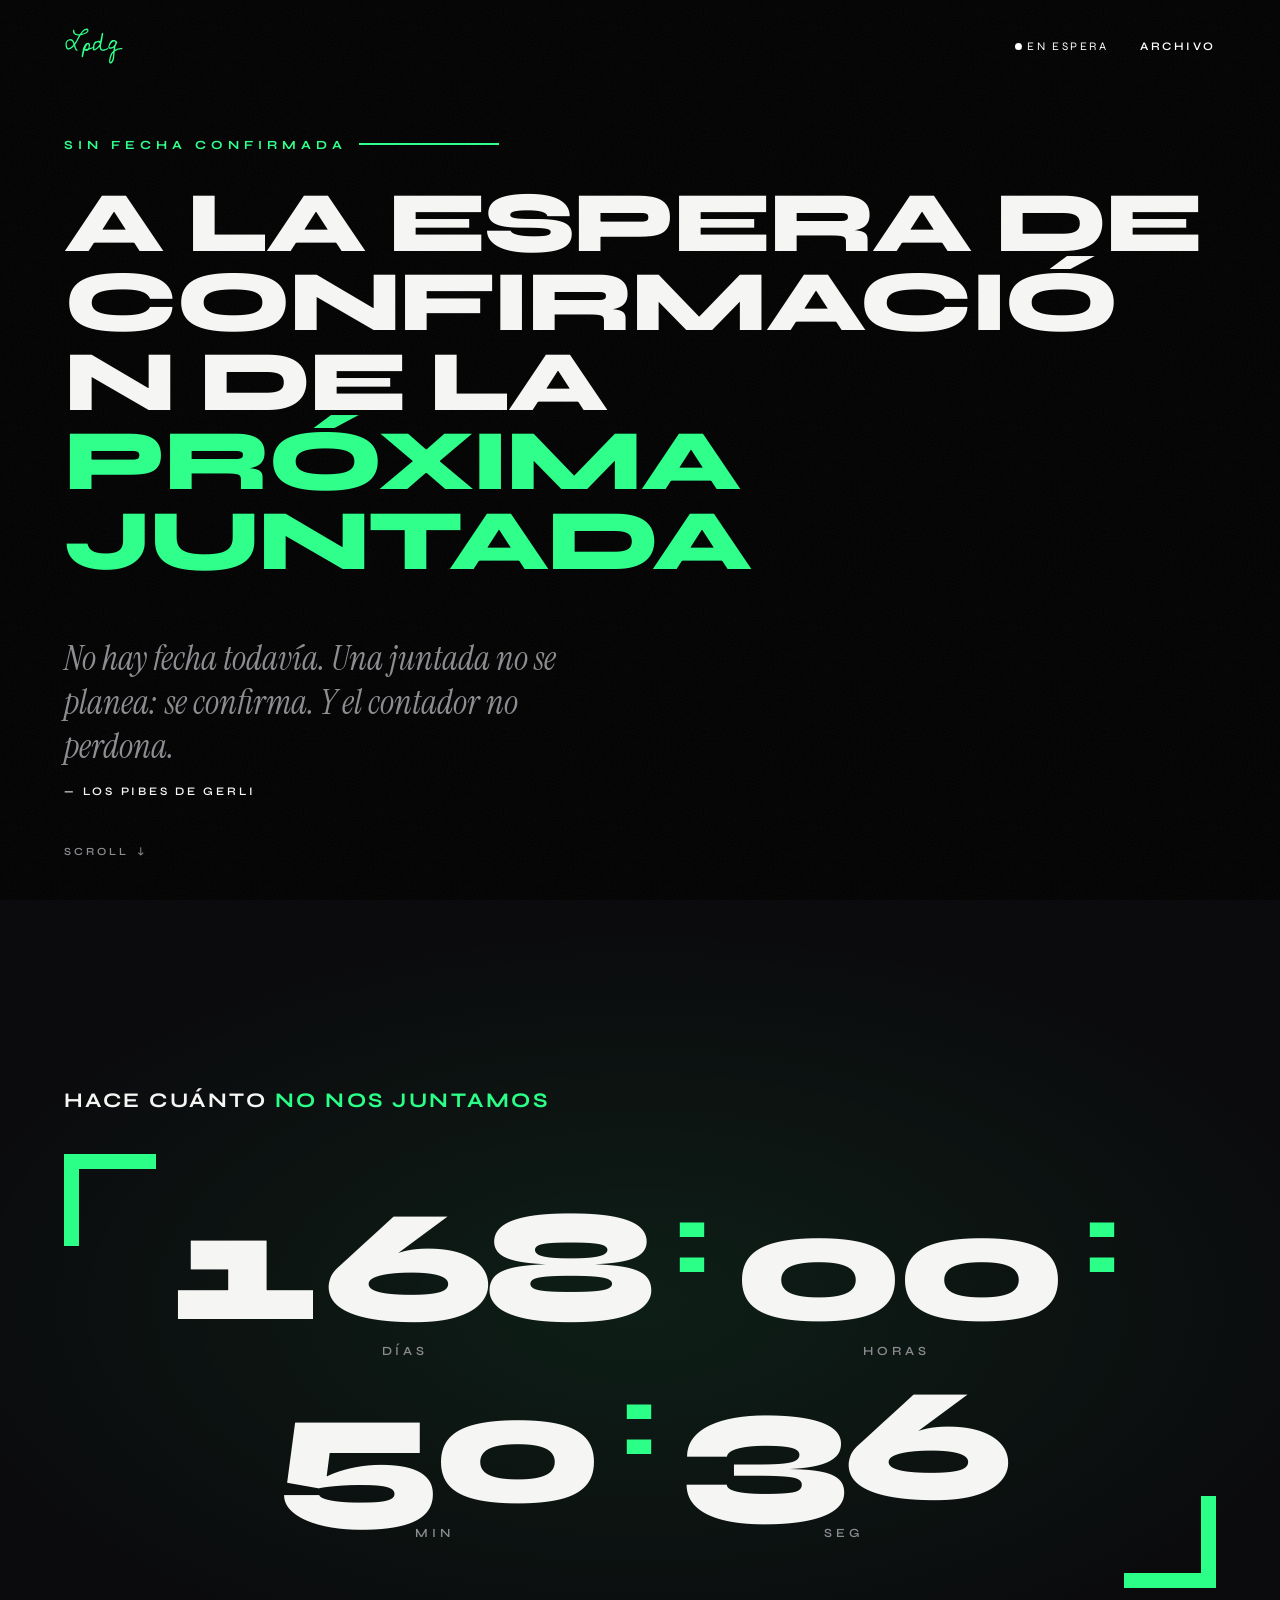
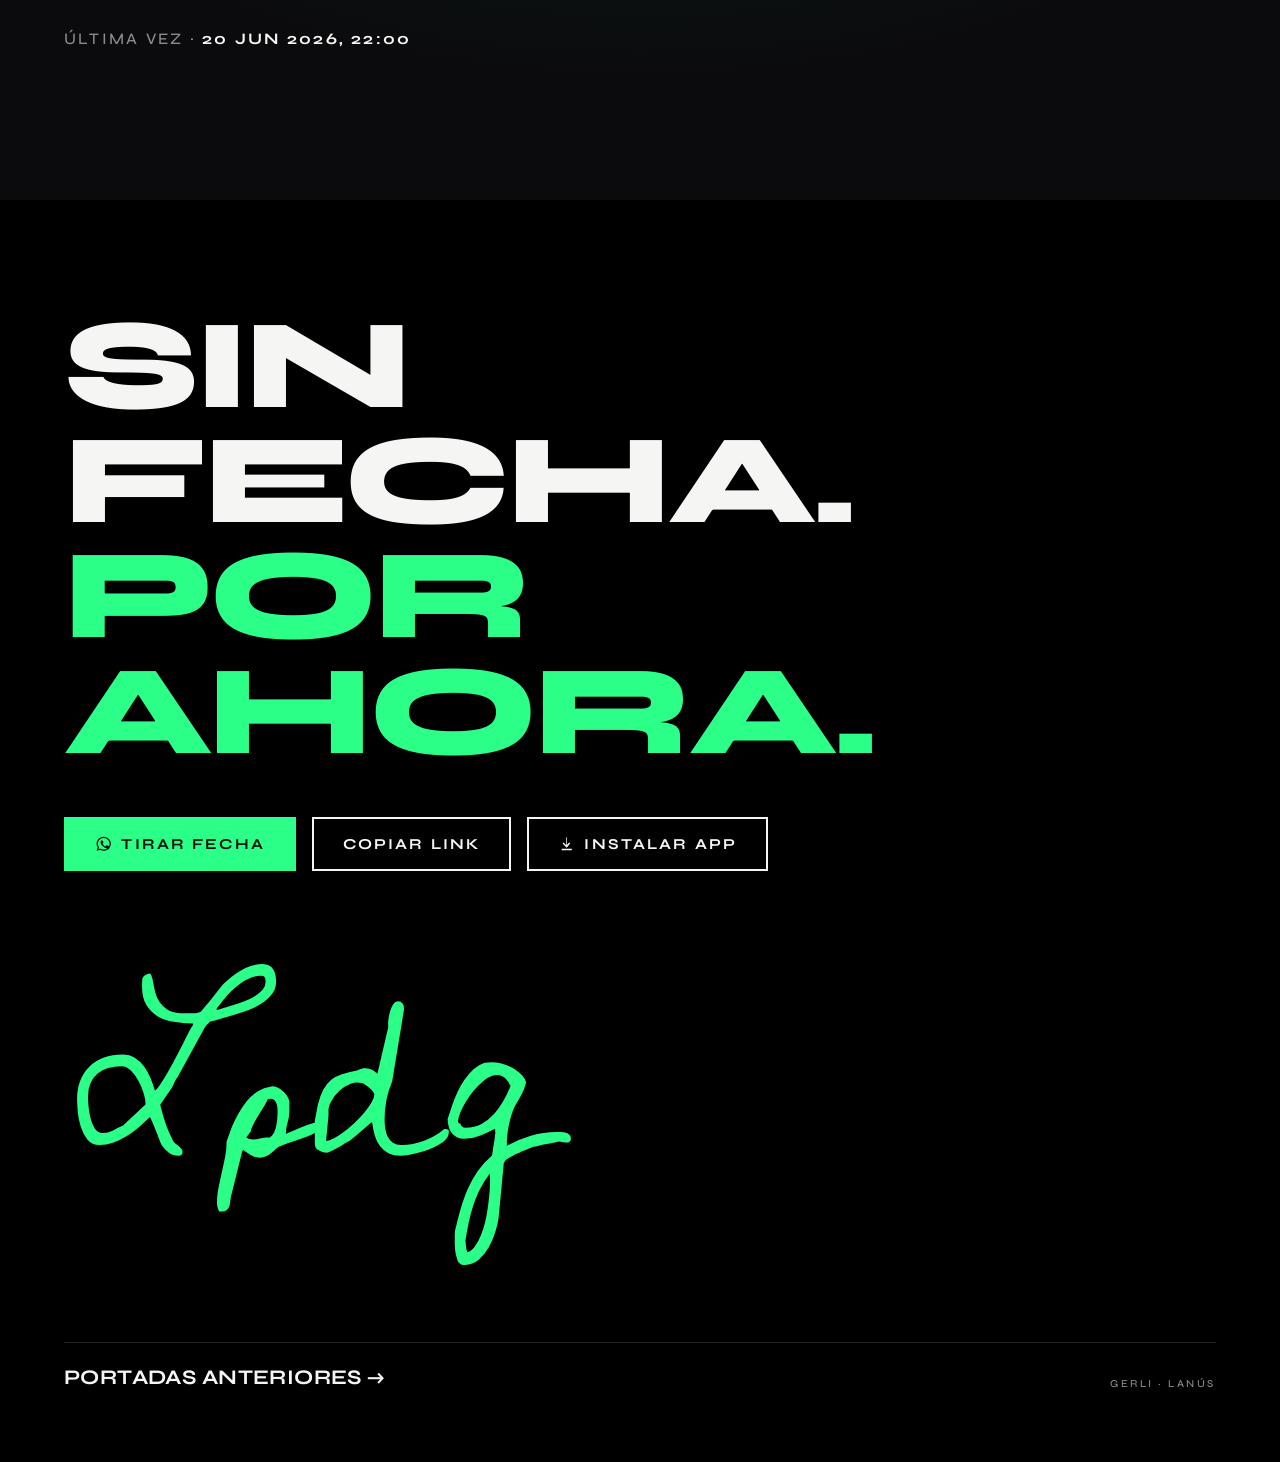
==== commit 51f0eaa4: "feat: preview social (OG/Twitter) + SEO + PWA instalable - og-cover.png 1200x630 on-brand (<300KB pa" ====
--- a/index.html
+++ b/index.html
@@ -5,11 +5,55 @@
 <meta name="viewport" content="width=device-width, initial-scale=1.0, viewport-fit=cover" />
 <title>Los pibes de Gerli · EN ESPERA</title>
 <meta name="description" content="Los pibes de Gerli (LPDG) — a la espera de confirmación de la próxima juntada. Hace cuánto que no nos juntamos." />
+<meta name="robots" content="index,follow" />
+<meta name="theme-color" content="#000000" />
+<link rel="canonical" href="https://felipendelicia.github.io/LPDG/" />
+
+<!-- Open Graph (WhatsApp, Facebook, Telegram…) -->
+<meta property="og:site_name" content="Los pibes de Gerli" />
+<meta property="og:locale" content="es_AR" />
+<meta property="og:type" content="website" />
+<meta property="og:url" content="https://felipendelicia.github.io/LPDG/" />
 <meta property="og:title" content="Los pibes de Gerli (LPDG) — EN ESPERA" />
 <meta property="og:description" content="Sin fecha todavía. Mirá hace cuánto que no nos juntamos." />
-<meta property="og:type" content="website" />
-<meta property="og:image" content="https://felipendelicia.github.io/LPDG/photos/logo-lpdg.png" />
+<meta property="og:image" content="https://felipendelicia.github.io/LPDG/photos/og-cover.png" />
+<meta property="og:image:secure_url" content="https://felipendelicia.github.io/LPDG/photos/og-cover.png" />
+<meta property="og:image:type" content="image/png" />
+<meta property="og:image:width" content="1200" />
+<meta property="og:image:height" content="630" />
+<meta property="og:image:alt" content="Los pibes de Gerli — EN ESPERA" />
+
+<!-- Twitter / X -->
+<meta name="twitter:card" content="summary_large_image" />
+<meta name="twitter:title" content="Los pibes de Gerli (LPDG) — EN ESPERA" />
+<meta name="twitter:description" content="Sin fecha todavía. Mirá hace cuánto que no nos juntamos." />
+<meta name="twitter:image" content="https://felipendelicia.github.io/LPDG/photos/og-cover.png" />
+<meta name="twitter:image:alt" content="Los pibes de Gerli — EN ESPERA" />
+
+<!-- PWA / instalable -->
+<link rel="manifest" href="manifest.webmanifest" />
+<meta name="mobile-web-app-capable" content="yes" />
+<meta name="apple-mobile-web-app-capable" content="yes" />
+<meta name="apple-mobile-web-app-status-bar-style" content="black" />
+<meta name="apple-mobile-web-app-title" content="LPDG" />
+<link rel="apple-touch-icon" href="photos/apple-touch-icon.png" />
+
+<!-- iconos -->
 <link rel="icon" href="photos/logo-lpdg.svg" type="image/svg+xml" />
+<link rel="icon" href="photos/icon-192.png" sizes="192x192" type="image/png" />
+
+<script type="application/ld+json">
+{
+  "@context": "https://schema.org",
+  "@type": "WebSite",
+  "name": "Los pibes de Gerli",
+  "alternateName": "LPDG",
+  "url": "https://felipendelicia.github.io/LPDG/",
+  "inLanguage": "es-AR",
+  "description": "Los pibes de Gerli (LPDG) — a la espera de confirmación de la próxima juntada. Hace cuánto que no nos juntamos.",
+  "image": "https://felipendelicia.github.io/LPDG/photos/og-cover.png"
+}
+</script>
 
 <link rel="preconnect" href="https://fonts.googleapis.com" />
 <link rel="preconnect" href="https://fonts.gstatic.com" crossorigin />
@@ -121,6 +165,10 @@
         Tirar fecha
       </button>
       <button class="btn" id="copy">Copiar link</button>
+      <button class="btn" id="install" hidden>
+        <svg viewBox="0 0 24 24" aria-hidden="true"><path d="M12 3v10.6l3.3-3.3 1.4 1.4L12 17.4 6.3 11.7l1.4-1.4L11 13.6V3h1zM5 19h14v2H5v-2z"/></svg>
+        Instalar app
+      </button>
     </div>
     <img class="lpdg reveal d2" src="photos/logo-lpdg.svg" alt="Los pibes de Gerli" />
     <div class="foot reveal">
@@ -188,6 +236,24 @@
     try{await navigator.clipboard.writeText(location.href);showToast('link copiado');}
     catch(e){showToast(location.href);}
   };
+
+  // ---- PWA: instalar app ----
+  const installBtn=document.getElementById('install');
+  const standalone=matchMedia('(display-mode: standalone)').matches||navigator.standalone===true;
+  const isIOS=/iphone|ipad|ipod/i.test(navigator.userAgent);
+  let deferred=null;
+  window.addEventListener('beforeinstallprompt',(e)=>{e.preventDefault();deferred=e;if(!standalone)installBtn.hidden=false;});
+  if(isIOS && !standalone) installBtn.hidden=false;  // iOS no dispara beforeinstallprompt
+  installBtn.onclick=async()=>{
+    if(deferred){deferred.prompt();await deferred.userChoice;deferred=null;installBtn.hidden=true;return;}
+    showToast('Compartir → “Agregar a inicio”');
+  };
+  window.addEventListener('appinstalled',()=>{installBtn.hidden=true;deferred=null;});
+
+  // ---- service worker (offline + instalable) ----
+  if('serviceWorker' in navigator){
+    addEventListener('load',()=>navigator.serviceWorker.register('sw.js').catch(()=>{}));
+  }
 </script>
 </body>
 </html>
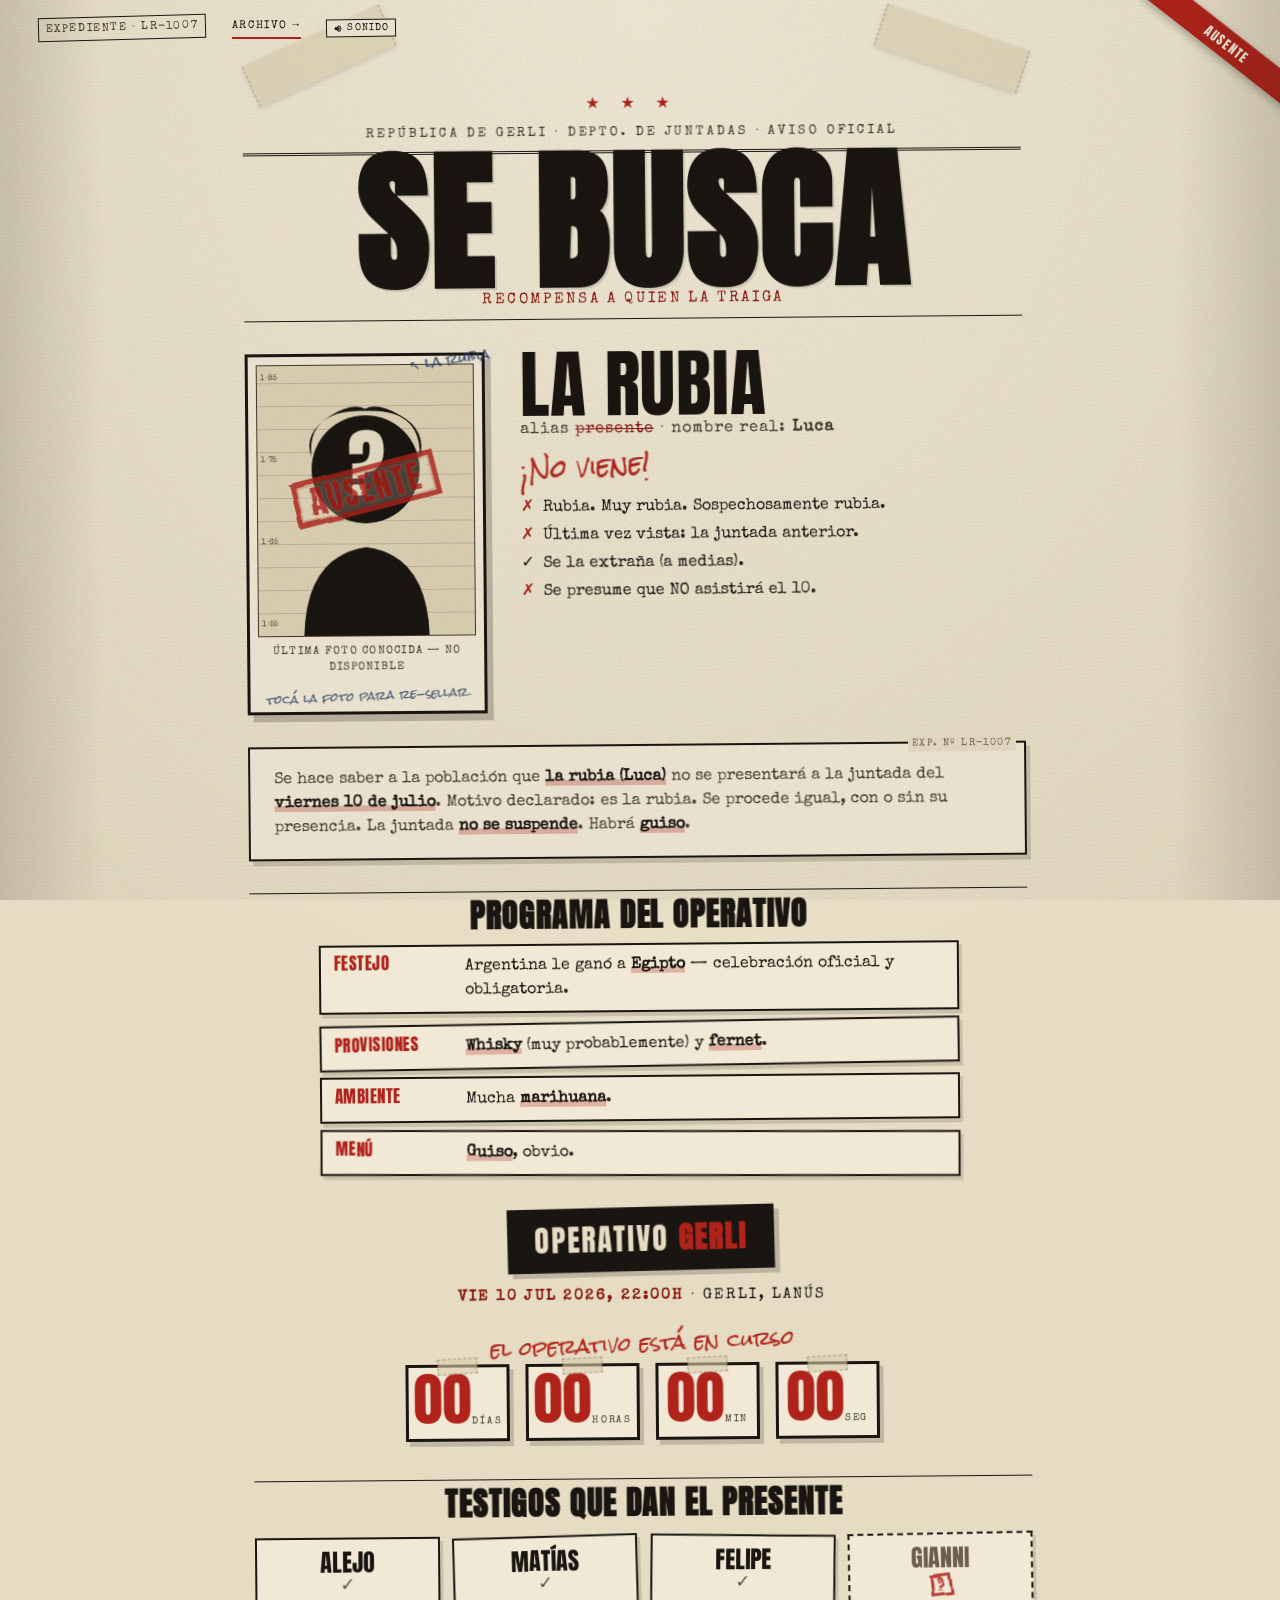
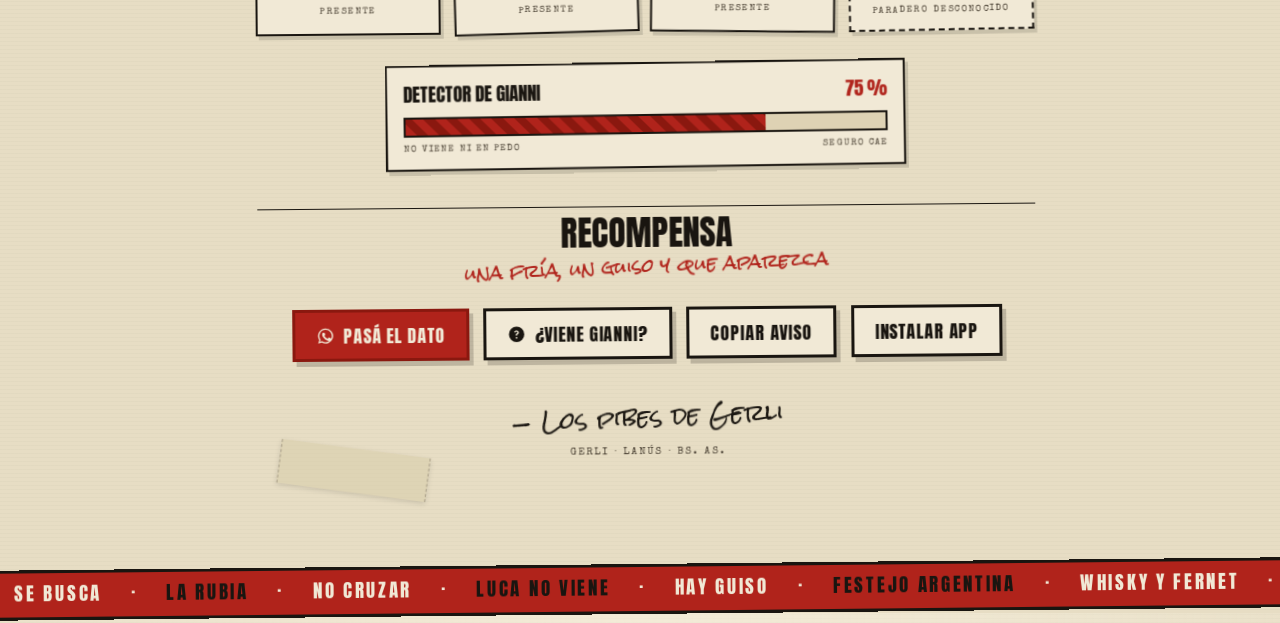
==== commit 801ac0c1: "feat: portada "SE BUSCA" (afiche desaparecida) para la juntada del 10/07 - index.html: nuevo afiche " ====
--- a/index.html
+++ b/index.html
@@ -3,32 +3,32 @@
 <head>
 <meta charset="UTF-8" />
 <meta name="viewport" content="width=device-width, initial-scale=1.0, viewport-fit=cover" />
-<title>Los pibes de Gerli · EN ESPERA</title>
-<meta name="description" content="Los pibes de Gerli (LPDG) — a la espera de confirmación de la próxima juntada. Hace cuánto que no nos juntamos." />
+<title>Los pibes de Gerli · SE BUSCA: la rubia</title>
+<meta name="description" content="SE BUSCA — la rubia (Luca) no se presentará. Operativo Gerli: viernes 10/07/2026, 19hs. Festejo del triunfo argentino ante Egipto, guiso, whisky y fernet. Testigos: Alejo, Matías, Felipe. Gianni: paradero desconocido." />
 <meta name="robots" content="index,follow" />
-<meta name="theme-color" content="#000000" />
+<meta name="theme-color" content="#e7ddc4" />
 <link rel="canonical" href="https://felipendelicia.github.io/LPDG/" />
 
-<!-- Open Graph (WhatsApp, Facebook, Telegram…) -->
+<!-- Open Graph -->
 <meta property="og:site_name" content="Los pibes de Gerli" />
 <meta property="og:locale" content="es_AR" />
 <meta property="og:type" content="website" />
 <meta property="og:url" content="https://felipendelicia.github.io/LPDG/" />
-<meta property="og:title" content="Los pibes de Gerli (LPDG) — EN ESPERA" />
-<meta property="og:description" content="Sin fecha todavía. Mirá hace cuánto que no nos juntamos." />
+<meta property="og:title" content="SE BUSCA · LA RUBIA — Juntada 10.07 en Gerli" />
+<meta property="og:description" content="Luca no viene. Operativo Gerli: viernes 10/07, 19hs. Festejo Argentina–Egipto, guiso, whisky y fernet. ¿Gianni? paradero desconocido." />
 <meta property="og:image" content="https://felipendelicia.github.io/LPDG/photos/og-cover.png" />
 <meta property="og:image:secure_url" content="https://felipendelicia.github.io/LPDG/photos/og-cover.png" />
 <meta property="og:image:type" content="image/png" />
 <meta property="og:image:width" content="1200" />
 <meta property="og:image:height" content="630" />
-<meta property="og:image:alt" content="Los pibes de Gerli — EN ESPERA" />
+<meta property="og:image:alt" content="SE BUSCA — la rubia no viene · Juntada 10.07 Gerli" />
 
 <!-- Twitter / X -->
 <meta name="twitter:card" content="summary_large_image" />
-<meta name="twitter:title" content="Los pibes de Gerli (LPDG) — EN ESPERA" />
-<meta name="twitter:description" content="Sin fecha todavía. Mirá hace cuánto que no nos juntamos." />
+<meta name="twitter:title" content="SE BUSCA · LA RUBIA — Juntada 10.07 en Gerli" />
+<meta name="twitter:description" content="Luca no viene. Operativo Gerli: viernes 10/07, 19hs. Festejo Argentina–Egipto, guiso, whisky y fernet. ¿Gianni? paradero desconocido." />
 <meta name="twitter:image" content="https://felipendelicia.github.io/LPDG/photos/og-cover.png" />
-<meta name="twitter:image:alt" content="Los pibes de Gerli — EN ESPERA" />
+<meta name="twitter:image:alt" content="SE BUSCA — la rubia no viene · Juntada 10.07 Gerli" />
 
 <!-- PWA / instalable -->
 <link rel="manifest" href="manifest.webmanifest" />
@@ -45,212 +45,664 @@
 <script type="application/ld+json">
 {
   "@context": "https://schema.org",
-  "@type": "WebSite",
-  "name": "Los pibes de Gerli",
-  "alternateName": "LPDG",
-  "url": "https://felipendelicia.github.io/LPDG/",
-  "inLanguage": "es-AR",
-  "description": "Los pibes de Gerli (LPDG) — a la espera de confirmación de la próxima juntada. Hace cuánto que no nos juntamos.",
-  "image": "https://felipendelicia.github.io/LPDG/photos/og-cover.png"
+  "@type": "Event",
+  "name": "Juntada con ausencia de la rubia",
+  "startDate": "2026-07-10T19:00:00-03:00",
+  "eventStatus": "https://schema.org/EventScheduled",
+  "eventAttendanceMode": "https://schema.org/OfflineEventAttendanceMode",
+  "location": { "@type": "Place", "name": "Gerli", "address": "Gerli, Lanús, Buenos Aires, Argentina" },
+  "organizer": { "@type": "Organization", "name": "Los pibes de Gerli", "alternateName": "LPDG", "url": "https://felipendelicia.github.io/LPDG/" },
+  "image": "https://felipendelicia.github.io/LPDG/photos/og-cover.png",
+  "description": "Juntada del 10 de julio de 2026 en Gerli, con ausencia de la rubia (Luca)."
 }
 </script>
 
 <link rel="preconnect" href="https://fonts.googleapis.com" />
 <link rel="preconnect" href="https://fonts.gstatic.com" crossorigin />
-<link href="https://fonts.googleapis.com/css2?family=Syne:wght@400;500;600;700;800&family=Instrument+Serif:ital@0;1&display=swap" rel="stylesheet" />
-<link rel="stylesheet" href="styles.css" />
+<link href="https://fonts.googleapis.com/css2?family=Anton&family=Special+Elite&family=Rock+Salt&display=swap" rel="stylesheet" />
 
 <style>
-  /* ---- específico de la portada actual ---- */
-  section{position:relative;min-height:100svh;display:flex;flex-direction:column;justify-content:center;
-    padding:clamp(5rem,12vh,8rem) var(--pad-x) clamp(3rem,8vh,5rem);max-width:1280px;margin:0 auto}
-
-  .sec-hero .eyebrow{margin-bottom:clamp(1.2rem,3vw,2rem)}
-  h1{font-weight:800;text-transform:uppercase;line-height:.92;letter-spacing:-.025em;
-    font-size:clamp(2rem,7.6vw,5.4rem);max-width:none;overflow-wrap:break-word;hyphens:auto}
-  h1 .v{color:var(--accent)}
-
-  .quote{font-family:var(--font-serif);font-style:italic;color:var(--mut);
-    font-size:clamp(1.3rem,3.6vw,2.1rem);line-height:1.3;max-width:34ch;margin-top:clamp(2rem,5vw,3.5rem)}
-  .quote .by{display:block;font-style:normal;font-family:var(--font-display);font-weight:600;
-    font-size:.72rem;letter-spacing:.24em;text-transform:uppercase;color:var(--ink);margin-top:1rem}
-
-  .scroll{position:absolute;left:var(--pad-x);bottom:clamp(1.6rem,5vh,2.6rem);
-    font-weight:600;font-size:.68rem;letter-spacing:.28em;text-transform:uppercase;color:var(--mut);
-    display:flex;align-items:center;gap:.7em}
-  .scroll .ar{display:inline-block;animation:bob 1.8s ease-in-out infinite}
-  @keyframes bob{50%{transform:translateY(6px)}}
-
-  /* contador */
-  .sec-count{background:var(--panel)}
-  .sec-count::before{content:"";position:absolute;inset:0;z-index:0;opacity:.5;pointer-events:none;
-    background:radial-gradient(80% 60% at 50% 45%,rgba(43,255,136,.16),transparent 70%)}
-  .count-inner{position:relative;z-index:1;width:100%}
-  .kicker{font-weight:700;font-size:clamp(.9rem,2.6vw,1.3rem);letter-spacing:.12em;text-transform:uppercase;
-    color:var(--ink);margin-bottom:clamp(1.5rem,4vw,2.6rem)}
-  .kicker b{color:var(--accent)}
-  .clockframe{position:relative;padding:clamp(1.4rem,4vw,3rem) 0}
-  .clockframe::before,.clockframe::after{content:"";position:absolute;width:clamp(40px,6vw,110px);height:clamp(40px,6vw,110px)}
-  .clockframe::before{top:0;left:0;border-left:clamp(8px,1.2vw,15px) solid var(--accent);border-top:clamp(8px,1.2vw,15px) solid var(--accent)}
-  .clockframe::after{bottom:0;right:0;border-right:clamp(8px,1.2vw,15px) solid var(--accent);border-bottom:clamp(8px,1.2vw,15px) solid var(--accent)}
-  .clock{display:flex;align-items:flex-start;justify-content:center;gap:clamp(.3rem,2.2vw,1.6rem);flex-wrap:wrap}
-  .cell{display:flex;flex-direction:column;align-items:center;gap:.6rem;min-width:clamp(60px,18vw,150px)}
-  .num{font-weight:800;font-variant-numeric:tabular-nums;line-height:.82;letter-spacing:-.04em;
-    font-size:clamp(3.2rem,17vw,10rem);color:var(--ink);transition:transform .12s ease}
-  .num.tick{transform:translateY(-4px)}
-  .lbl{font-weight:600;font-size:clamp(.55rem,1.6vw,.78rem);letter-spacing:.32em;text-transform:uppercase;color:var(--mut)}
-  .sep{font-weight:800;color:var(--accent);line-height:.82;font-size:clamp(2rem,10vw,6rem)}
-  @media (max-width:480px){.sep{display:none}.cell{min-width:22vw}}
-  .since{margin-top:clamp(1.6rem,4vw,2.6rem);font-weight:500;font-size:clamp(.78rem,2.2vw,1rem);
-    letter-spacing:.14em;text-transform:uppercase;color:var(--mut)}
-  .since b{color:var(--ink);font-weight:700}
-
-  /* cta */
-  .statement{font-weight:800;text-transform:uppercase;line-height:.9;letter-spacing:-.03em;
-    font-size:clamp(2.5rem,12vw,8rem)}
-  .statement .v{color:var(--accent)}
-  .acts{display:flex;gap:1rem;flex-wrap:wrap;margin-top:clamp(2rem,5vw,3rem)}
-  .lpdg{display:block;width:min(520px,80%);height:auto;margin-top:clamp(2.5rem,7vw,5rem);user-select:none}
-  .foot{display:flex;justify-content:space-between;align-items:flex-end;gap:1rem;flex-wrap:wrap;
-    margin-top:clamp(2rem,6vw,4rem);padding-top:1.4rem;border-top:1px solid var(--line)}
-  .foot a{color:var(--ink);text-decoration:none;font-weight:700;font-size:clamp(.95rem,3vw,1.3rem);
-    letter-spacing:.02em;text-transform:uppercase;display:inline-flex;align-items:center;gap:.5em;transition:color .2s}
-  .foot a:hover{color:var(--accent)}
-  .foot .meta{font-weight:500;font-size:.66rem;letter-spacing:.24em;text-transform:uppercase;color:var(--mut)}
+  :root{
+    --paper:#e7ddc4; --paper-2:#ded2b4; --paper-hi:#f1e9d6;
+    --ink:#191510; --ink-2:#42392c; --ink-soft:#6a5f4c;
+    --red:#b0231b; --red-d:#8a180f;
+    --blue:#274063;
+    --line:rgba(25,21,16,.5);
+    --disp:'Anton',sans-serif; --type:'Special Elite',monospace; --hand:'Rock Salt',cursive;
+  }
+  *{margin:0;padding:0;box-sizing:border-box}
+  html{-webkit-text-size-adjust:100%}
+  body{
+    font-family:var(--type);color:var(--ink);background:var(--paper);
+    -webkit-font-smoothing:antialiased;position:relative;overflow-x:hidden;line-height:1.5;
+    background-image:
+      radial-gradient(130% 90% at 50% 0%, rgba(255,250,235,.5), transparent 55%),
+      repeating-linear-gradient(0deg, transparent 0 3px, rgba(25,21,16,.018) 3px 4px);
+  }
+  /* grano fotocopia */
+  body::after{content:"";position:fixed;inset:0;z-index:200;pointer-events:none;opacity:.5;mix-blend-mode:multiply;
+    background-image:url("data:image/svg+xml,%3Csvg xmlns='http://www.w3.org/2000/svg' width='220' height='220'%3E%3Cfilter id='n'%3E%3CfeTurbulence type='fractalNoise' baseFrequency='0.9' numOctaves='3' stitchTiles='stitch'/%3E%3C/filter%3E%3Crect width='100%25' height='100%25' filter='url(%23n)' opacity='0.5'/%3E%3C/svg%3E")}
+  /* viñeta / manoseo de bordes */
+  body::before{content:"";position:fixed;inset:0;z-index:199;pointer-events:none;
+    background:radial-gradient(120% 120% at 50% 45%, transparent 60%, rgba(60,45,20,.22) 100%),
+      linear-gradient(90deg, rgba(40,30,15,.14), transparent 8% 92%, rgba(40,30,15,.14))}
+
+  a{color:inherit}
+  .sr{position:absolute;width:1px;height:1px;overflow:hidden;clip:rect(0 0 0 0)}
+
+  /* ---- barra superior mínima ---- */
+  .topbar{position:relative;z-index:160;display:flex;justify-content:flex-start;align-items:center;gap:clamp(.8rem,3vw,1.6rem);
+    padding:1rem clamp(1rem,4vw,2.4rem) .3rem;font-family:var(--type);font-size:.7rem;letter-spacing:.14em;
+    text-transform:uppercase;color:var(--ink-2)}
+  .topbar .exp{border:1.5px solid var(--ink);padding:.25em .6em;transform:rotate(-1.5deg)}
+  .topbar a.arch{text-decoration:none;border-bottom:2px solid var(--red);padding-bottom:2px;color:var(--ink);font-weight:400}
+  .topbar a.arch:hover{color:var(--red)}
+
+  /* ---- lámina ---- */
+  .poster{position:relative;z-index:4;max-width:min(880px,94vw);margin:0 auto;
+    padding:clamp(1.4rem,5vw,3rem) clamp(1.2rem,5vw,3.2rem) clamp(3rem,7vw,4.5rem);
+    transform:rotate(-.5deg)}
+  .poster.reveal{animation:slap .5s cubic-bezier(.2,1.3,.4,1) both}
+  @keyframes slap{0%{transform:rotate(-.5deg) scale(1.04);opacity:0}100%{transform:rotate(-.5deg) scale(1);opacity:1}}
+
+  /* cinta adhesiva */
+  .tape{position:absolute;z-index:6;width:clamp(90px,16vw,150px);height:clamp(30px,5vw,44px);
+    background:rgba(216,204,168,.55);border-left:1px dashed rgba(25,21,16,.28);border-right:1px dashed rgba(25,21,16,.28);
+    box-shadow:0 2px 5px rgba(0,0,0,.12);backdrop-filter:saturate(.7)}
+  .tape.tl{top:-14px;left:6%;transform:rotate(-24deg)}
+  .tape.tr{top:-16px;right:5%;transform:rotate(19deg)}
+  .tape.bl{bottom:2%;left:8%;transform:rotate(8deg)}
+
+  /* encabezado oficial */
+  .stars{font-family:var(--type);text-align:center;color:var(--red);letter-spacing:.5em;font-size:clamp(.7rem,2.4vw,1rem);
+    text-transform:uppercase}
+  .authority{text-align:center;font-family:var(--type);font-size:clamp(.62rem,2.1vw,.82rem);letter-spacing:.22em;
+    text-transform:uppercase;color:var(--ink-2);margin:.35rem 0 .1rem}
+  .rule{height:0;border-top:3px double var(--ink);margin:.5rem 0}
+  .rule.thin{border-top:1.5px solid var(--ink)}
+
+  .sebusca{font-family:var(--disp);text-transform:uppercase;text-align:center;color:var(--ink);
+    font-size:clamp(3.6rem,17vw,9.5rem);line-height:.82;letter-spacing:.02em;margin:.2rem 0 .1rem;
+    text-shadow:2px 2px 0 rgba(25,21,16,.12)}
+  .reward-top{text-align:center;font-family:var(--type);text-transform:uppercase;letter-spacing:.18em;
+    font-size:clamp(.66rem,2.3vw,.92rem);color:var(--red-d)}
+
+  /* bloque foto + señas */
+  .body-grid{display:grid;grid-template-columns:clamp(150px,34%,240px) 1fr;gap:clamp(1rem,4vw,2.2rem);
+    align-items:start;margin-top:clamp(1.2rem,4vw,2rem)}
+  @media (max-width:560px){.body-grid{grid-template-columns:1fr;justify-items:center;text-align:center}}
+
+  .mug{position:relative;width:100%;max-width:240px;background:var(--paper-hi);border:3px solid var(--ink);
+    box-shadow:6px 7px 0 rgba(25,21,16,.22);padding:8px 8px 0}
+  .mug .frame{position:relative;aspect-ratio:4/5;overflow:hidden;border:1px solid var(--ink-2);
+    background:
+      repeating-linear-gradient(0deg, transparent 0 22px, rgba(25,21,16,.16) 22px 23px),
+      var(--paper-2)}
+  .mug .frame svg{position:absolute;inset:0;width:100%;height:100%}
+  .mug .heights{position:absolute;left:3px;top:0;bottom:0;display:flex;flex-direction:column;justify-content:space-between;
+    padding:6px 0;font-family:var(--type);font-size:.5rem;color:var(--ink-2);letter-spacing:.05em}
+  .mug .cap{font-family:var(--type);text-transform:uppercase;text-align:center;font-size:clamp(.52rem,1.8vw,.66rem);
+    letter-spacing:.12em;color:var(--ink-2);padding:.5rem .2rem .6rem}
+  .mug .arrow{position:absolute;top:-6px;right:-8px;font-family:var(--hand);color:var(--blue);font-size:.8rem;
+    transform:rotate(-8deg);z-index:3;white-space:nowrap}
+
+  /* sello */
+  .stamp{font-family:var(--disp);text-transform:uppercase;color:var(--red);border:5px solid var(--red);
+    letter-spacing:.06em;line-height:.9;padding:.12em .35em;opacity:.82;
+    filter:url(#rough);box-shadow:inset 0 0 0 2px rgba(176,35,27,.25);mix-blend-mode:multiply}
+  .stamp.ausente{position:absolute;top:46%;left:50%;transform:translate(-50%,-50%) rotate(-14deg);
+    font-size:clamp(1.2rem,5vw,2rem);z-index:4;opacity:.9;mix-blend-mode:normal;
+    background:rgba(231,221,196,.28);text-shadow:0 0 2px rgba(231,221,196,.6)}
+  .poster.reveal .stamp.ausente{animation:stampin .45s cubic-bezier(.3,1.5,.5,1) .5s both}
+  @keyframes stampin{0%{transform:translate(-50%,-50%) rotate(-14deg) scale(2.4);opacity:0}
+    60%{opacity:.95}100%{transform:translate(-50%,-50%) rotate(-14deg) scale(1);opacity:.82}}
+
+  .senas h3, .details h3, .testigos h3{font-family:var(--disp);text-transform:uppercase;letter-spacing:.03em;
+    font-size:clamp(1.3rem,4.5vw,2rem);line-height:1;margin-bottom:.5rem}
+  .senas p.lead{font-size:clamp(.8rem,2.6vw,1rem);color:var(--ink-2)}
+  .subject{font-family:var(--disp);text-transform:uppercase;line-height:.86;letter-spacing:.01em;
+    font-size:clamp(2.6rem,11vw,4.6rem);margin:.1rem 0 .1rem;color:var(--ink)}
+  .aka{font-family:var(--type);font-size:clamp(.8rem,2.6vw,1rem);color:var(--ink-2);letter-spacing:.06em}
+  .aka s{color:var(--red-d)}
+  .scrawl{font-family:var(--hand);color:var(--red);font-size:clamp(1rem,3.8vw,1.5rem);line-height:1.2;
+    transform:rotate(-3deg);display:inline-block;margin:.7rem 0 .2rem}
+  ul.senas-list{list-style:none;margin:.7rem 0 0;font-size:clamp(.78rem,2.5vw,.98rem)}
+  ul.senas-list li{position:relative;padding-left:1.4em;margin:.28em 0;color:var(--ink)}
+  ul.senas-list li::before{content:"✗";position:absolute;left:0;color:var(--red);font-family:var(--type)}
+  ul.senas-list li.ok::before{content:"✓";color:var(--ink)}
+
+  /* nota mecanografiada */
+  .typed{background:var(--paper-hi);border:2px solid var(--ink);box-shadow:4px 5px 0 rgba(25,21,16,.16);
+    padding:clamp(.8rem,3vw,1.2rem) clamp(1rem,3.5vw,1.5rem);margin:clamp(1.4rem,4vw,2rem) 0;position:relative;
+    font-size:clamp(.82rem,2.5vw,1rem);color:var(--ink-2);text-align:left}
+  .typed::before{content:"EXP. Nº LR-1007";position:absolute;top:-.7em;right:.8em;background:var(--paper);
+    font-size:.6rem;letter-spacing:.15em;padding:0 .4em;color:var(--ink-soft)}
+  .typed b{color:var(--ink);background:linear-gradient(transparent 62%, rgba(176,35,27,.28) 0)}
+
+  /* programa del operativo */
+  .programa{margin-top:clamp(1.4rem,4vw,2rem)}
+  .programa h3{font-family:var(--disp);text-transform:uppercase;letter-spacing:.03em;text-align:center;
+    font-size:clamp(1.3rem,4.5vw,2rem);line-height:1;margin-bottom:.7rem}
+  ul.prog-list{list-style:none;max-width:640px;margin:0 auto;display:grid;gap:.55rem}
+  ul.prog-list li{display:grid;grid-template-columns:clamp(84px,26%,120px) 1fr;gap:.7rem;align-items:baseline;
+    background:var(--paper-hi);border:2px solid var(--ink);box-shadow:3px 4px 0 rgba(25,21,16,.14);
+    padding:.55rem .8rem;transform:rotate(var(--r,0deg))}
+  ul.prog-list li:nth-child(2){--r:-.5deg}ul.prog-list li:nth-child(4){--r:.5deg}
+  ul.prog-list li .k{font-family:var(--disp);text-transform:uppercase;color:var(--red);letter-spacing:.03em;
+    font-size:clamp(.82rem,3vw,1.05rem);line-height:1}
+  ul.prog-list li .v{font-size:clamp(.82rem,2.6vw,1rem);color:var(--ink)}
+  ul.prog-list li .v b{background:linear-gradient(transparent 62%, rgba(176,35,27,.28) 0)}
+
+  /* operativo + contador */
+  .op{text-align:center;margin-top:clamp(1.4rem,4vw,2rem)}
+  .op .banner{display:inline-block;background:var(--ink);color:var(--paper);font-family:var(--disp);
+    text-transform:uppercase;letter-spacing:.06em;font-size:clamp(1.1rem,4.6vw,1.9rem);padding:.3em .9em;
+    transform:rotate(-1deg);box-shadow:5px 5px 0 rgba(25,21,16,.2)}
+  .op .banner b{color:var(--red)}
+  .op .when{font-family:var(--type);text-transform:uppercase;letter-spacing:.14em;margin-top:.9rem;
+    font-size:clamp(.72rem,2.4vw,.95rem);color:var(--ink)}
+  .op .when b{color:var(--red-d)}
+
+  .clock-cap{font-family:var(--hand);color:var(--red);font-size:clamp(.9rem,3vw,1.2rem);transform:rotate(-2deg);
+    display:inline-block;margin:1.3rem 0 .3rem}
+  .clock{display:flex;justify-content:center;align-items:flex-start;gap:clamp(.35rem,2vw,1rem);flex-wrap:wrap}
+  .cell{position:relative;min-width:clamp(58px,16vw,104px);background:var(--paper-hi);border:3px solid var(--ink);
+    box-shadow:4px 5px 0 rgba(25,21,16,.18);padding:.4rem .3rem .35rem}
+  .cell .num{font-family:var(--disp);font-variant-numeric:tabular-nums;font-size:clamp(1.9rem,8vw,3.6rem);
+    line-height:.9;color:var(--ink);transition:transform .12s}
+  .cell:nth-child(odd) .num{color:var(--red)}
+  .cell .num.tick{transform:translateY(-3px) rotate(-1deg)}
+  .cell .lbl{font-family:var(--type);text-transform:uppercase;font-size:clamp(.44rem,1.5vw,.6rem);
+    letter-spacing:.18em;color:var(--ink-2);margin-top:.2rem}
+  .cell::before{content:"";position:absolute;top:-9px;left:50%;transform:translateX(-50%) rotate(-3deg);
+    width:38px;height:14px;background:rgba(216,204,168,.6);border:1px dashed rgba(25,21,16,.28)}
+  .op.now .cell .num{color:var(--red)}
+
+  /* testigos */
+  .testigos{margin-top:clamp(1.6rem,5vw,2.4rem)}
+  .testigos h3{text-align:center}
+  .wit-grid{display:grid;grid-template-columns:repeat(auto-fit,minmax(120px,1fr));gap:.8rem;margin-top:1rem}
+  .wit{background:var(--paper-hi);border:2px solid var(--ink);box-shadow:3px 4px 0 rgba(25,21,16,.14);
+    padding:.7rem .6rem;text-align:center;position:relative;transform:rotate(var(--r,0deg))}
+  .wit:nth-child(2){--r:-1.2deg}.wit:nth-child(3){--r:1deg}.wit:nth-child(4){--r:-.6deg}
+  .wit .nm{font-family:var(--disp);text-transform:uppercase;font-size:clamp(1.1rem,4vw,1.5rem);line-height:1}
+  .wit .st{font-family:var(--type);text-transform:uppercase;font-size:.56rem;letter-spacing:.16em;color:var(--ink-2);margin-top:.25rem}
+  .wit .print{font-size:1.1rem;color:var(--ink);opacity:.7}
+  .wit.present .print{color:var(--ink)}
+  .wit.unknown{border-style:dashed}
+  .wit.unknown .nm{color:var(--ink-soft)}
+  /* sello estado Gianni */
+  .gstamp{display:inline-block;font-family:var(--disp);text-transform:uppercase;border:3px solid var(--red);color:var(--red);
+    padding:.02em .3em;font-size:.9rem;transform:rotate(-6deg);margin-top:.3rem;opacity:.85;filter:url(#rough);line-height:1}
+  .gstamp.yes{color:#2c6f24;border-color:#2c6f24}
+  .gstamp.no{color:var(--red);border-color:var(--red)}
+
+  /* recompensa + acciones */
+  .reward{margin-top:clamp(1.6rem,5vw,2.4rem);text-align:center}
+  .reward .rw{font-family:var(--disp);text-transform:uppercase;font-size:clamp(1.4rem,5vw,2.2rem);line-height:1}
+  .reward .rw small{display:block;font-family:var(--hand);color:var(--red);font-size:clamp(.9rem,3vw,1.15rem);
+    text-transform:none;transform:rotate(-2deg);margin-top:.4rem}
+  .acts{display:flex;gap:.9rem;flex-wrap:wrap;justify-content:center;margin-top:clamp(1.4rem,4vw,2rem)}
+  .btn{cursor:pointer;font-family:var(--disp);text-transform:uppercase;letter-spacing:.05em;
+    font-size:clamp(.85rem,3vw,1.1rem);padding:.55em 1.2em;border:3px solid var(--ink);background:var(--paper-hi);
+    color:var(--ink);box-shadow:4px 5px 0 rgba(25,21,16,.2);transition:transform .12s,background .15s,color .15s;
+    display:inline-flex;align-items:center;gap:.5em}
+  .btn svg{width:1.05em;height:1.05em;fill:currentColor}
+  .btn:hover{transform:translate(-1px,-1px)}
+  .btn:active{transform:translate(2px,3px);box-shadow:1px 1px 0 rgba(25,21,16,.2)}
+  .btn.red{background:var(--red);border-color:var(--red-d);color:var(--paper-hi)}
+  .btn.red:hover{background:var(--red-d)}
+
+  .sign{text-align:center;margin-top:clamp(1.8rem,5vw,2.6rem)}
+  .sign .by{font-family:var(--hand);font-size:clamp(1rem,3.5vw,1.4rem);color:var(--ink);transform:rotate(-2deg);display:inline-block}
+  .sign .loc{font-family:var(--type);text-transform:uppercase;letter-spacing:.2em;font-size:.62rem;color:var(--ink-2);margin-top:.6rem}
+
+  /* precinto inferior */
+  .precinto{position:relative;z-index:5;margin-top:clamp(1rem,4vw,2rem);background:var(--red);border-top:3px solid var(--ink);
+    border-bottom:3px solid var(--ink);overflow:hidden;white-space:nowrap;transform:rotate(-.6deg)}
+  .precinto .track{display:inline-block;padding:.4rem 0;animation:slide 22s linear infinite;will-change:transform}
+  .precinto span{font-family:var(--disp);text-transform:uppercase;letter-spacing:.14em;color:var(--paper-hi);
+    font-size:clamp(.85rem,3vw,1.2rem);padding:0 .9rem}
+  .precinto span.k{color:var(--ink)}
+  @keyframes slide{to{transform:translateX(-50%)}}
+
+  /* esquina AUSENTE */
+  .ribbon{position:fixed;top:0;right:0;z-index:150;width:150px;height:150px;overflow:hidden;pointer-events:none}
+  .ribbon span{position:absolute;top:30px;right:-42px;width:190px;text-align:center;transform:rotate(38deg);
+    background:var(--red);color:var(--paper-hi);font-family:var(--disp);text-transform:uppercase;letter-spacing:.14em;
+    font-size:.8rem;padding:.3em 0;box-shadow:0 3px 8px rgba(0,0,0,.28);border-top:1px solid rgba(255,255,255,.25)}
+
+  .toast{position:fixed;left:50%;bottom:26px;transform:translateX(-50%) translateY(10px);z-index:210;
+    background:var(--ink);color:var(--paper-hi);font-family:var(--type);text-transform:uppercase;letter-spacing:.1em;
+    font-size:.72rem;padding:.7em 1.1em;opacity:0;transition:opacity .25s,transform .25s;pointer-events:none;
+    border:2px solid var(--red)}
+  .toast.show{opacity:1;transform:translateX(-50%) translateY(0)}
+
+  /* mugshot interactivo */
+  .mug{cursor:pointer}
+  .mug:focus-visible{outline:3px solid var(--red);outline-offset:4px}
+  .stamp.ausente.restamp{animation:stampin .5s cubic-bezier(.3,1.6,.5,1) both}
+  .mug.shake{animation:shake .4s}
+  @keyframes shake{0%,100%{transform:none}20%{transform:translate(-3px,1px) rotate(-1deg)}
+    60%{transform:translate(3px,-1px) rotate(1deg)}}
+  .mug .tap-hint{display:block;text-align:center;font-family:var(--hand);color:var(--blue);
+    font-size:.7rem;transform:rotate(-2deg);margin:.15rem 0 .4rem;opacity:.85}
+
+  /* botón sonido */
+  .mute{display:inline-flex;align-items:center;gap:.4em;cursor:pointer;background:var(--paper-hi);
+    border:1.5px solid var(--ink);padding:.28em .6em;font-family:var(--type);font-size:.62rem;letter-spacing:.12em;
+    text-transform:uppercase;color:var(--ink);transform:rotate(-1deg)}
+  .mute svg{width:1.05em;height:1.05em;fill:currentColor}
+  .mute.off{color:var(--ink-soft);opacity:.7}
+
+  /* detector de Gianni */
+  .gmeter{max-width:520px;margin:clamp(1.2rem,4vw,1.8rem) auto 0;background:var(--paper-hi);border:2px solid var(--ink);
+    box-shadow:3px 4px 0 rgba(25,21,16,.14);padding:.8rem 1rem;transform:rotate(-.4deg)}
+  .gm-top{display:flex;justify-content:space-between;align-items:baseline;font-family:var(--disp);
+    text-transform:uppercase;font-size:clamp(.92rem,3vw,1.2rem)}
+  .gm-top .pct{color:var(--red);font-variant-numeric:tabular-nums}
+  .gm-track{position:relative;height:20px;background:var(--paper-2);border:2px solid var(--ink);
+    margin:.55rem 0 .35rem;overflow:hidden}
+  .gm-fill{position:absolute;top:0;bottom:0;left:0;width:50%;
+    background:repeating-linear-gradient(45deg,var(--red) 0 8px,var(--red-d) 8px 16px);
+    transition:width 1.1s cubic-bezier(.5,0,.3,1)}
+  .gm-scale{display:flex;justify-content:space-between;font-family:var(--type);text-transform:uppercase;
+    font-size:.55rem;letter-spacing:.12em;color:var(--ink-2)}
+
+  @media (prefers-reduced-motion:reduce){
+    *{animation:none!important}
+    .poster{opacity:1!important}
+  }
 </style>
 </head>
 <body>
-  <nav class="nav">
-    <a class="brand" href="index.html" aria-label="Los pibes de Gerli — inicio"><img src="photos/logo-lpdg.svg" alt="Los pibes de Gerli" /></a>
-    <span class="nav-r">
-      <span class="st"><span class="dot"></span>en espera</span>
-      <a href="archivo.html">Archivo</a>
-    </span>
-  </nav>
-
-  <!-- HERO -->
-  <section class="sec-hero">
-    <p class="eyebrow reveal">Sin fecha confirmada</p>
-    <h1 class="reveal d1">A la espera de confirmación de la <span class="v">próxima juntada</span></h1>
-    <p class="quote reveal d2">No hay fecha todavía. Una juntada no se planea: se confirma. Y el contador no perdona.
-      <span class="by">— Los pibes de Gerli</span></p>
-    <span class="scroll reveal d3">scroll <span class="ar">↓</span></span>
-  </section>
-
-  <!-- CONTADOR -->
-  <section class="sec-count">
-    <div class="count-inner">
-      <p class="kicker reveal">Hace cuánto <b>no nos juntamos</b></p>
-      <div class="clockframe reveal d1">
-        <div class="clock" id="clock">
-          <div class="cell"><span class="num" id="d">00</span><span class="lbl">días</span></div>
-          <span class="sep">:</span>
-          <div class="cell"><span class="num" id="h">00</span><span class="lbl">horas</span></div>
-          <span class="sep">:</span>
-          <div class="cell"><span class="num" id="m">00</span><span class="lbl">min</span></div>
-          <span class="sep">:</span>
-          <div class="cell"><span class="num" id="s">00</span><span class="lbl">seg</span></div>
+  <!-- filtro para roughing de sellos -->
+  <svg width="0" height="0" style="position:absolute" aria-hidden="true">
+    <filter id="rough"><feTurbulence type="fractalNoise" baseFrequency="0.02 0.04" numOctaves="3" seed="7" result="n"/>
+      <feDisplacementMap in="SourceGraphic" in2="n" scale="4"/></filter>
+  </svg>
+
+  <div class="ribbon"><span>Ausente</span></div>
+
+  <header class="topbar">
+    <span class="exp">Expediente&nbsp;·&nbsp;LR-1007</span>
+    <a class="arch" href="archivo.html">Archivo →</a>
+    <button class="mute" id="mute" aria-pressed="false" title="Sonido del sello">
+      <svg id="muteIcon" viewBox="0 0 24 24" aria-hidden="true"><path d="M4 9v6h4l5 5V4L8 9H4zm11.5 3a4 4 0 0 0-2-3.5v7a4 4 0 0 0 2-3.5zm-2-7.7v2.1a6 6 0 0 1 0 11.2v2.1a8 8 0 0 0 0-15.4z"/></svg>
+      <span id="muteTxt">Sonido</span>
+    </button>
+  </header>
+
+  <main class="poster reveal" id="poster">
+    <span class="tape tl"></span>
+    <span class="tape tr"></span>
+    <span class="tape bl"></span>
+
+    <p class="stars">★ ★ ★</p>
+    <p class="authority">República de Gerli · Depto. de Juntadas · Aviso oficial</p>
+    <div class="rule"></div>
+
+    <h1 class="sebusca">Se&nbsp;Busca</h1>
+    <p class="reward-top">Recompensa a quien la traiga</p>
+
+    <div class="rule thin"></div>
+
+    <div class="body-grid">
+      <!-- ficha / foto -->
+      <figure class="mug" id="mug" tabindex="0" role="button" aria-label="Volver a estampar AUSENTE">
+        <div class="frame">
+          <div class="heights"><span>1·85</span><span>1·75</span><span>1·65</span><span>1·55</span></div>
+          <svg viewBox="0 0 200 250" aria-hidden="true">
+            <g fill="#191510">
+              <path d="M42 250 Q44 176 100 168 Q156 176 158 250 Z"/>
+              <circle cx="100" cy="96" r="50"/>
+              <path d="M50 84 Q46 40 100 42 Q154 40 150 88 Q158 60 132 46 Q112 34 100 40 Q88 34 68 46 Q42 62 50 84 Z"/>
+            </g>
+            <text x="100" y="120" font-size="70" fill="#e7ddc4" text-anchor="middle" font-family="Anton, sans-serif">?</text>
+          </svg>
+          <span class="stamp ausente">Ausente</span>
         </div>
+        <span class="arrow">↖ la rubia</span>
+        <figcaption class="cap">Última foto conocida — no disponible</figcaption>
+        <span class="tap-hint">tocá la foto para re-sellar</span>
+      </figure>
+
+      <!-- señas -->
+      <div class="senas">
+        <h3 class="sr-only" style="position:absolute;left:-9999px">Prófuga</h3>
+        <p class="subject">La&nbsp;Rubia</p>
+        <p class="aka">alias <s>presente</s> · nombre real: <b>Luca</b></p>
+        <span class="scrawl">¡No viene!</span>
+        <ul class="senas-list">
+          <li>Rubia. Muy rubia. Sospechosamente rubia.</li>
+          <li>Última vez vista: la juntada anterior.</li>
+          <li class="ok">Se la extraña (a medias).</li>
+          <li>Se presume que NO asistirá el 10.</li>
+        </ul>
       </div>
-      <p class="since reveal d2">última vez · <b id="lastDate">—</b></p>
     </div>
-  </section>
-
-  <!-- CTA -->
-  <section class="sec-cta">
-    <h2 class="statement reveal">Sin fecha.<br><span class="v">Por ahora.</span></h2>
-    <div class="acts reveal d1">
-      <button class="btn v" id="propose">
-        <svg viewBox="0 0 32 32" aria-hidden="true"><path d="M16 3a13 13 0 0 0-11 19.9L3 29l6.3-1.9A13 13 0 1 0 16 3zm0 2.4a10.6 10.6 0 1 1-5.6 19.6l-.4-.2-3.7 1.1 1.1-3.6-.3-.4A10.6 10.6 0 0 1 16 5.4zm-3.6 4.8c-.3 0-.7.1-1 .4-.4.4-1.3 1.3-1.3 3.1s1.4 3.6 1.5 3.9c.2.3 2.6 4.1 6.4 5.6 3.1 1.2 3.8 1 4.5.9.7-.1 2.2-.9 2.5-1.8.3-.9.3-1.6.2-1.8-.1-.2-.4-.3-.8-.5s-2.2-1.1-2.5-1.2c-.3-.1-.6-.2-.8.2-.2.3-.9 1.2-1.1 1.4-.2.2-.4.3-.8.1-.4-.2-1.6-.6-3-1.9-1.1-1-1.9-2.2-2.1-2.6-.2-.4 0-.6.2-.8l.6-.7c.2-.2.2-.4.4-.6.1-.3.1-.5 0-.7l-1-2.5c-.3-.6-.5-.5-.8-.5h-.5z"/></svg>
-        Tirar fecha
-      </button>
-      <button class="btn" id="copy">Copiar link</button>
-      <button class="btn" id="install" hidden>
-        <svg viewBox="0 0 24 24" aria-hidden="true"><path d="M12 3v10.6l3.3-3.3 1.4 1.4L12 17.4 6.3 11.7l1.4-1.4L11 13.6V3h1zM5 19h14v2H5v-2z"/></svg>
-        Instalar app
-      </button>
+
+    <p class="typed">Se hace saber a la población que <b>la rubia (Luca)</b> no se presentará
+      a la juntada del <b>viernes 10 de julio</b>. Motivo declarado: es la rubia. Se procede igual,
+      con o sin su presencia. La juntada <b>no se suspende</b>. Habrá <b>guiso</b>.</p>
+
+    <!-- programa del operativo -->
+    <div class="programa">
+      <div class="rule thin"></div>
+      <h3>Programa del operativo</h3>
+      <ul class="prog-list">
+        <li><span class="k">Festejo</span><span class="v">Argentina le ganó a <b>Egipto</b> — celebración oficial y obligatoria.</span></li>
+        <li><span class="k">Provisiones</span><span class="v"><b>Whisky</b> (muy probablemente) y <b>fernet</b>.</span></li>
+        <li><span class="k">Ambiente</span><span class="v">Mucha <b>marihuana</b>.</span></li>
+        <li><span class="k">Menú</span><span class="v"><b>Guiso</b>, obvio.</span></li>
+      </ul>
     </div>
-    <img class="lpdg reveal d2" src="photos/logo-lpdg.svg" alt="Los pibes de Gerli" />
-    <div class="foot reveal">
-      <a href="archivo.html">Portadas anteriores →</a>
-      <span class="meta">Gerli · Lanús</span>
+
+    <!-- operativo + contador -->
+    <div class="op" id="op">
+      <span class="banner">Operativo <b>Gerli</b></span>
+      <p class="when"><b id="targetDate">—</b> · Gerli, Lanús</p>
+      <span class="clock-cap" id="clockCap">falta para el operativo</span>
+      <div class="clock" id="clock">
+        <div class="cell"><span class="num" id="d">00</span><span class="lbl">días</span></div>
+        <div class="cell"><span class="num" id="h">00</span><span class="lbl">horas</span></div>
+        <div class="cell"><span class="num" id="m">00</span><span class="lbl">min</span></div>
+        <div class="cell"><span class="num" id="s">00</span><span class="lbl">seg</span></div>
+      </div>
     </div>
-  </section>
-
-  <div class="toast" id="toast">link copiado</div>
+
+    <!-- testigos -->
+    <div class="testigos">
+      <div class="rule thin"></div>
+      <h3>Testigos que dan el presente</h3>
+      <div class="wit-grid">
+        <div class="wit present"><div class="nm">Alejo</div><div class="print">✓</div><div class="st">presente</div></div>
+        <div class="wit present"><div class="nm">Matías</div><div class="print">✓</div><div class="st">presente</div></div>
+        <div class="wit present"><div class="nm">Felipe</div><div class="print">✓</div><div class="st">presente</div></div>
+        <div class="wit unknown"><div class="nm">Gianni</div><span class="gstamp" id="gStamp">?</span><div class="st" id="gSt">paradero desconocido</div></div>
+      </div>
+      <div class="gmeter" aria-hidden="true">
+        <div class="gm-top"><span>Detector de Gianni</span><span class="pct" id="gmPct">?? %</span></div>
+        <div class="gm-track"><div class="gm-fill" id="gmFill"></div></div>
+        <div class="gm-scale"><span>no viene ni en pedo</span><span>seguro cae</span></div>
+      </div>
+    </div>
+
+    <!-- recompensa + acciones -->
+    <div class="reward">
+      <div class="rule thin"></div>
+      <p class="rw">Recompensa<small>una fría, un guiso y que aparezca</small></p>
+      <div class="acts">
+        <button class="btn red" id="propose">
+          <svg viewBox="0 0 32 32" aria-hidden="true"><path d="M16 3a13 13 0 0 0-11 19.9L3 29l6.3-1.9A13 13 0 1 0 16 3zm0 2.4a10.6 10.6 0 1 1-5.6 19.6l-.4-.2-3.7 1.1 1.1-3.6-.3-.4A10.6 10.6 0 0 1 16 5.4zm-3.6 4.8c-.3 0-.7.1-1 .4-.4.4-1.3 1.3-1.3 3.1s1.4 3.6 1.5 3.9c.2.3 2.6 4.1 6.4 5.6 3.1 1.2 3.8 1 4.5.9.7-.1 2.2-.9 2.5-1.8.3-.9.3-1.6.2-1.8-.1-.2-.4-.3-.8-.5s-2.2-1.1-2.5-1.2c-.3-.1-.6-.2-.8.2-.2.3-.9 1.2-1.1 1.4-.2.2-.4.3-.8.1-.4-.2-1.6-.6-3-1.9-1.1-1-1.9-2.2-2.1-2.6-.2-.4 0-.6.2-.8l.6-.7c.2-.2.2-.4.4-.6.1-.3.1-.5 0-.7l-1-2.5c-.3-.6-.5-.5-.8-.5h-.5z"/></svg>
+          Pasá el dato
+        </button>
+        <button class="btn" id="askG">
+          <svg viewBox="0 0 24 24" aria-hidden="true"><path d="M12 2a10 10 0 1 0 0 20 10 10 0 0 0 0-20zm.9 15.4h-1.8v-1.8h1.8v1.8zm1.6-6.2c-.4.5-.9.8-1.3 1.1-.4.3-.5.5-.5.9v.5h-1.8v-.7c0-.8.3-1.3.9-1.8.4-.3.8-.6 1-.9.2-.3.3-.6.2-.9-.1-.5-.5-.8-1.1-.8-.7 0-1.2.4-1.4 1.1l-1.7-.5c.4-1.4 1.5-2.2 3.1-2.2 1.6 0 2.8.9 3 2.3.1.9-.1 1.6-.7 2.1z"/></svg>
+          ¿Viene Gianni?
+        </button>
+        <button class="btn" id="copy">Copiar aviso</button>
+        <button class="btn" id="install" hidden>Instalar app</button>
+      </div>
+    </div>
+
+    <div class="sign">
+      <span class="by">— Los pibes de Gerli</span>
+      <p class="loc">Gerli · Lanús · Bs. As.</p>
+    </div>
+  </main>
+
+  <div class="precinto">
+    <div class="track" id="track"></div>
+  </div>
+
+  <div class="toast" id="toast">aviso copiado</div>
 
 <script>
   document.documentElement.classList.add('js');
-
-  // ---- ancla: última juntada ----
-  const ANCHOR = new Date('2026-06-20T19:00:00-03:00');
-  const ANCHOR_MS = ANCHOR.getTime();
-
-  const el = {d:document.getElementById('d'),h:document.getElementById('h'),m:document.getElementById('m'),s:document.getElementById('s')};
-  const pad = (n)=>String(n).padStart(2,'0');
+  const reduce = matchMedia('(prefers-reduced-motion: reduce)').matches;
+
+  // ---- objetivo ----
+  const TARGET = new Date('2026-07-10T19:00:00-03:00');
+  const TARGET_MS = TARGET.getTime();
+  const pad=(n)=>String(n).padStart(2,'0');
+  const el={d:document.getElementById('d'),h:document.getElementById('h'),m:document.getElementById('m'),s:document.getElementById('s')};
   function set(node,v){const x=pad(v);if(node.textContent!==x){node.textContent=x;node.classList.add('tick');setTimeout(()=>node.classList.remove('tick'),120);}}
 
+  let arrived=false;
   function tick(){
-    const diff = Math.max(0, Date.now() - ANCHOR_MS);
-    const sec = Math.floor(diff/1000);
-    set(el.d, Math.floor(sec/86400));
-    set(el.h, Math.floor(sec%86400/3600));
-    set(el.m, Math.floor(sec%3600/60));
-    set(el.s, sec%60);
+    const diff=TARGET_MS-Date.now();
+    if(diff<=0 && !arrived){
+      arrived=true;
+      document.getElementById('clockCap').textContent='el operativo está en curso';
+      document.getElementById('op').classList.add('now');
+    }
+    const sec=Math.floor(Math.max(0,diff)/1000);
+    set(el.d,Math.floor(sec/86400));
+    set(el.h,Math.floor(sec%86400/3600));
+    set(el.m,Math.floor(sec%3600/60));
+    set(el.s,sec%60);
     requestAnimationFrame(tick);
   }
   tick();
 
+  const DIAS=['dom','lun','mar','mié','jue','vie','sáb'];
   const MESES=['ene','feb','mar','abr','may','jun','jul','ago','sep','oct','nov','dic'];
-  document.getElementById('lastDate').textContent =
-    pad(ANCHOR.getDate())+' '+MESES[ANCHOR.getMonth()]+' '+ANCHOR.getFullYear()+', '+pad(ANCHOR.getHours())+':'+pad(ANCHOR.getMinutes());
-
-  // ---- reveal on scroll ----
-  const io=new IntersectionObserver((entries)=>{
-    entries.forEach(e=>{if(e.isIntersecting){e.target.classList.add('in');io.unobserve(e.target);}});
-  },{threshold:.18});
-  document.querySelectorAll('.reveal').forEach(n=>io.observe(n));
+  document.getElementById('targetDate').textContent =
+    DIAS[TARGET.getDay()]+' '+pad(TARGET.getDate())+' '+MESES[TARGET.getMonth()]+' '+TARGET.getFullYear()+', '+pad(TARGET.getHours())+':'+pad(TARGET.getMinutes())+'h';
+
+  // ---- precinto (marquee) ----
+  (function(){
+    const t=document.getElementById('track');
+    const unit='SE BUSCA · LA RUBIA · NO CRUZAR · LUCA NO VIENE · HAY GUISO · FESTEJO ARGENTINA · WHISKY Y FERNET · OPERATIVO GERLI 10.07 · ';
+    const parts=unit.split(' · ').filter(Boolean);
+    let html='';
+    for(let i=0;i<2;i++){ // duplicado para loop continuo (translateX -50%)
+      parts.forEach((p,j)=>{ html+='<span'+(j%2? ' class="k"':'')+'>'+p+'</span><span>·</span>'; });
+    }
+    t.innerHTML=html;
+    if(reduce) t.style.animation='none';
+  })();
+
+  // ---- gag: ¿Gianni? sello que cambia ----
+  if(!reduce){
+    const gStamp=document.getElementById('gStamp'),gSt=document.getElementById('gSt');
+    const G=[{c:'',mk:'?',st:'paradero desconocido'},{c:'yes',mk:'sí',st:'dicen que viene'},
+             {c:'',mk:'?',st:'paradero desconocido'},{c:'no',mk:'no',st:'dicen que no'}];
+    let gi=0;
+    setInterval(()=>{gi=(gi+1)%G.length;const s=G[gi];gStamp.className='gstamp '+s.c;gStamp.textContent=s.mk;gSt.textContent=s.st;},1600);
+  }
+
+  // ---- reveal ----
+  if(reduce){document.getElementById('poster').classList.remove('reveal');}
+
+  // ---- sonido del sello (WebAudio, sin assets) ----
+  let audioCtx=null, muted=false;
+  function ac(){ if(!audioCtx){ try{audioCtx=new (window.AudioContext||window.webkitAudioContext)();}catch(e){} } return audioCtx; }
+  function stampSound(){
+    if(muted) return; const c=ac(); if(!c) return; if(c.state==='suspended') c.resume();
+    const t=c.currentTime;
+    const o=c.createOscillator(), g=c.createGain();      // golpe grave
+    o.type='sine'; o.frequency.setValueAtTime(170,t); o.frequency.exponentialRampToValueAtTime(55,t+.13);
+    g.gain.setValueAtTime(.0001,t); g.gain.exponentialRampToValueAtTime(.5,t+.006); g.gain.exponentialRampToValueAtTime(.0001,t+.19);
+    o.connect(g).connect(c.destination); o.start(t); o.stop(t+.22);
+    const len=Math.floor(c.sampleRate*0.12), buf=c.createBuffer(1,len,c.sampleRate), dd=buf.getChannelData(0);
+    for(let i=0;i<len;i++){ dd[i]=(Math.random()*2-1)*Math.pow(1-i/len,3); }  // "chak" seco
+    const ns=c.createBufferSource(); ns.buffer=buf;
+    const nf=c.createBiquadFilter(); nf.type='bandpass'; nf.frequency.value=1900; nf.Q.value=.7;
+    const ng=c.createGain(); ng.gain.value=.4; ns.connect(nf).connect(ng).connect(c.destination); ns.start(t);
+  }
+  const muteBtn=document.getElementById('mute');
+  muteBtn.onclick=()=>{ muted=!muted; muteBtn.classList.toggle('off',muted); muteBtn.setAttribute('aria-pressed',String(muted));
+    document.getElementById('muteTxt').textContent=muted?'Silencio':'Sonido'; if(!muted) stampSound(); };
+
+  // ---- mugshot: tocá y se re-estampa ----
+  const mug=document.getElementById('mug'), aus=document.querySelector('.stamp.ausente');
+  function reStamp(){
+    if(aus){ aus.classList.remove('restamp'); void aus.offsetWidth; aus.classList.add('restamp'); }
+    mug.classList.remove('shake'); void mug.offsetWidth; mug.classList.add('shake'); stampSound();
+  }
+  mug.addEventListener('click',reStamp);
+  mug.addEventListener('keydown',(e)=>{ if(e.key==='Enter'||e.key===' '){ e.preventDefault(); reStamp(); }});
+
+  // ---- detector de Gianni ----
+  const gmFill=document.getElementById('gmFill'), gmPct=document.getElementById('gmPct');
+  function gmTick(){ const v=5+Math.floor(Math.random()*90); gmFill.style.width=v+'%'; gmPct.textContent=v+' %'; }
+  if(!reduce){ gmTick(); setInterval(gmTick,2200); } else { gmFill.style.width='50%'; gmPct.textContent='¿? %'; }
 
   // ---- compartir ----
-  function elapsedTxt(){
-    const sec=Math.floor(Math.max(0,Date.now()-ANCHOR_MS)/1000);
-    const d=Math.floor(sec/86400),h=Math.floor(sec%86400/3600),m=Math.floor(sec%3600/60);
-    const p=[];
-    if(d) p.push(d+(d===1?' día':' días'));
-    if(h) p.push(h+'h');
-    if(m && !d) p.push(m+'min');
-    return p.join(' ')||'unos minutos';
+  function remainingTxt(){
+    const diff=TARGET_MS-Date.now(); if(diff<=0) return 'es hoy';
+    const sec=Math.floor(diff/1000),d=Math.floor(sec/86400),h=Math.floor(sec%86400/3600),m=Math.floor(sec%3600/60);
+    const p=[]; if(d)p.push(d+(d===1?' día':' días')); if(h)p.push(h+'h'); if(m&&!d)p.push(m+'min');
+    return 'faltan '+(p.join(' ')||'minutos');
   }
   function shareText(){
-    return 'Hace '+elapsedTxt()+' que no nos juntamos y seguimos sin fecha. ¿Cuándo caemos? Tirá una.';
-  }
-
+    const r=remainingTxt();
+    const head=r==='es hoy'?'ES HOY: operativo Gerli 19hs':'SE BUSCA: la rubia (Luca) no viene. Operativo Gerli viernes 10/07 19hs ('+r+')';
+    return head+'. Testigos: Alejo, Matías, Felipe. ¿Gianni? paradero desconocido. ¿Pasás el dato?';
+  }
   const toast=document.getElementById('toast');
   function showToast(m){toast.textContent=m;toast.classList.add('show');setTimeout(()=>toast.classList.remove('show'),1800);}
+  // ---- afiche a imagen (canvas) para compartir ----
+  const CO={paper:'#e7ddc4',paperHi:'#f1e9d6',paper2:'#ded2b4',ink:'#191510',ink2:'#42392c',red:'#b0231b',redD:'#8a180f'};
+  function line(x,a,b,c,d){x.beginPath();x.moveTo(a,b);x.lineTo(c,d);x.stroke();}
+  function fit(x,txt,base,maxw,fam){let s=base;do{x.font=s+'px "'+fam+'"';if(x.measureText(txt).width<=maxw)break;s-=3;}while(s>40);return s;}
+  async function buildPoster(){
+    try{await Promise.all([document.fonts.load('120px "Anton"'),document.fonts.load('30px "Special Elite"')]);}catch(e){}
+    const W=1080,H=1350,c=document.createElement('canvas');c.width=W;c.height=H;const x=c.getContext('2d');
+    x.fillStyle=CO.paper;x.fillRect(0,0,W,H);
+    const vg=x.createRadialGradient(W/2,H*0.42,H*0.2,W/2,H*0.5,H*0.8);
+    vg.addColorStop(0,'rgba(0,0,0,0)');vg.addColorStop(1,'rgba(50,38,15,.28)');x.fillStyle=vg;x.fillRect(0,0,W,H);
+    x.textAlign='center';x.textBaseline='alphabetic';
+    x.fillStyle=CO.red;x.font='24px "Special Elite"';x.fillText('AVISO OFICIAL · REPÚBLICA DE GERLI',W/2,78);
+    x.strokeStyle=CO.ink;x.lineWidth=4;line(x,60,104,W-60,104);x.lineWidth=1.5;line(x,60,114,W-60,114);
+    const sb=fit(x,'SE BUSCA',180,W-120,'Anton');x.fillStyle=CO.ink;x.font=sb+'px "Anton"';x.fillText('SE BUSCA',W/2,290);
+    x.fillStyle=CO.red;x.font='26px "Special Elite"';x.fillText('RECOMPENSA A QUIEN LA TRAIGA',W/2,330);
+    x.strokeStyle=CO.ink;x.lineWidth=2;line(x,60,360,W-60,360);
+    // mug
+    const mw=250,mh=320,mx=(W-mw)/2,my=390,cx=W/2;
+    x.fillStyle=CO.paperHi;x.fillRect(mx,my,mw,mh);x.strokeStyle=CO.ink;x.lineWidth=4;x.strokeRect(mx,my,mw,mh);
+    x.strokeStyle='rgba(25,21,16,.45)';x.lineWidth=1;for(let ly=my+30;ly<my+mh;ly+=32)line(x,mx+2,ly,mx+mw-2,ly);
+    x.fillStyle=CO.ink;
+    x.beginPath();x.ellipse(cx,my+92,68,44,0,0,7);x.fill();
+    x.beginPath();x.arc(cx,my+118,64,0,7);x.fill();
+    x.beginPath();x.moveTo(cx-88,my+mh);x.lineTo(cx-76,my+mh-118);x.lineTo(cx,my+mh-132);x.lineTo(cx+76,my+mh-118);x.lineTo(cx+88,my+mh);x.closePath();x.fill();
+    x.fillStyle=CO.paperHi;x.textBaseline='middle';x.font='80px "Anton"';x.fillText('?',cx,my+112);x.textBaseline='alphabetic';
+    // sello AUSENTE
+    x.save();x.translate(cx,my+mh*0.55);x.rotate(-0.22);x.strokeStyle=CO.red;x.lineWidth=6;x.strokeRect(-150,-42,300,84);
+    x.fillStyle=CO.red;x.font='58px "Anton"';x.textBaseline='middle';x.fillText('AUSENTE',0,4);x.restore();x.textBaseline='alphabetic';
+    x.fillStyle=CO.ink2;x.font='16px "Special Elite"';x.fillText('ÚLTIMA FOTO — NO DISPONIBLE',cx,my+mh+28);
+    // datos
+    x.fillStyle=CO.ink;x.font='72px "Anton"';x.fillText('LA RUBIA',W/2,my+mh+96);
+    x.fillStyle=CO.ink2;x.font='22px "Special Elite"';x.fillText('nombre real: Luca · NO VIENE',W/2,my+mh+132);
+    // operativo
+    let oy=my+mh+180;x.fillStyle=CO.ink;x.fillRect(W/2-235,oy-34,470,52);
+    x.fillStyle=CO.paperHi;x.font='30px "Anton"';x.fillText('OPERATIVO ',W/2-40,oy);x.fillStyle=CO.red;x.fillText('GERLI',W/2+150,oy);
+    x.fillStyle=CO.ink;x.font='22px "Special Elite"';x.fillText('VIE 10.07.2026 · 19:00 H · GERLI, LANÚS',W/2,oy+52);
+    // falta
+    const rt=remainingTxt().toUpperCase();x.fillStyle=CO.red;x.font='16px "Special Elite"';x.fillText('FALTA PARA EL OPERATIVO',W/2,oy+96);
+    x.fillStyle=CO.ink;x.font=fit(x,rt,44,W-140,'Anton')+'px "Anton"';x.fillText(rt,W/2,oy+142);
+    // programa + testigos
+    x.fillStyle=CO.ink2;x.font='19px "Special Elite"';x.fillText('GUISO · FESTEJO ARGENTINA · WHISKY · FERNET · MARIHUANA',W/2,oy+188);
+    x.fillStyle=CO.ink;x.font='19px "Special Elite"';x.fillText('TESTIGOS: ALEJO · MATÍAS · FELIPE · ¿GIANNI?',W/2,oy+218);
+    x.fillStyle=CO.ink;x.font='26px "Anton"';x.fillText('LOS PIBES DE GERLI',W/2,oy+262);
+    // precinto
+    x.fillStyle=CO.red;x.fillRect(0,H-52,W,52);x.strokeStyle=CO.ink;x.lineWidth=3;line(x,0,H-52,W,H-52);
+    x.fillStyle=CO.paperHi;x.font='22px "Anton"';x.textAlign='left';let px=20,msg='SE BUSCA · LA RUBIA · NO CRUZAR · HAY GUISO · ';
+    while(px<W){x.fillText(msg,px,H-18);px+=x.measureText(msg).width;}x.textAlign='center';
+    return c;
+  }
   document.getElementById('propose').onclick=async()=>{
-    const text=shareText(), url=location.href;
-    if(navigator.share){try{await navigator.share({title:'Próxima juntada',text,url});return;}catch(e){if(e.name==='AbortError')return;}}
+    const text=shareText(),url=location.href;
+    let blob=null; showToast('generando afiche…');
+    try{const cv=await buildPoster();blob=await new Promise(r=>cv.toBlob(r,'image/png'));}catch(e){}
+    const file=blob?new File([blob],'se-busca-la-rubia.png',{type:'image/png'}):null;
+    if(file && navigator.canShare && navigator.canShare({files:[file]})){
+      try{await navigator.share({files:[file],text,title:'SE BUSCA · la rubia'});return;}catch(e){if(e.name==='AbortError')return;}
+    }
+    if(blob){const a=document.createElement('a');a.href=URL.createObjectURL(blob);a.download='se-busca-la-rubia.png';
+      document.body.appendChild(a);a.click();a.remove();setTimeout(()=>URL.revokeObjectURL(a.href),5000);showToast('afiche descargado');}
     window.open('https://wa.me/?text='+encodeURIComponent(text+' '+url),'_blank');
   };
   document.getElementById('copy').onclick=async()=>{
-    try{await navigator.clipboard.writeText(location.href);showToast('link copiado');}
+    try{await navigator.clipboard.writeText(location.href);showToast('aviso copiado');}
     catch(e){showToast(location.href);}
   };
 
-  // ---- PWA: instalar app ----
+  // ---- ¿Viene Gianni?: manda una consulta random ----
+  const GIANNI_Q=[
+    "Che, ¿alguien sabe si Gianni viene el 10?",
+    "¿Gianni cae o es puro amague otra vez?",
+    "Pregunta del millón: ¿viene Gianni o no?",
+    "¿Alguien confirmó a Gianni para el viernes?",
+    "Gianni, ¿estás vivo? ¿venís el 10 a Gerli?",
+    "¿Se sabe algo de Gianni para la juntada?",
+    "Necesito saber si Gianni viene, es urgente (hay guiso).",
+    "¿Gianni dijo algo o sigue en modo fantasma?",
+    "Che Gianni, ¿venís o te hacés el misterioso de nuevo?",
+    "¿Ponemos plato para Gianni o no?",
+    "¿Cuántas chances hay de que Gianni aparezca el 10?",
+    "Apuesto un guiso a que Gianni no viene. ¿Alguien sabe?",
+    "¿Gianni confirmó o lo tenemos en veremos?",
+    "Alguien que le pregunte a Gianni si viene, por favor.",
+    "¿Gianni se prende para el viernes en Gerli?",
+    "Estado de Gianni: ¿viene / no viene / desaparecido?",
+    "¿Hay noticias de Gianni para la juntada del 10?",
+    "Che, ¿Gianni sigue existiendo? ¿viene?",
+    "¿Gianni cae a Gerli o lo damos por ausente también?",
+    "Pregunta simple: Gianni, ¿sí o no el 10?",
+    "¿Alguien tiene el paradero de Gianni? ¿viene?",
+    "Se busca confirmación de Gianni para el viernes.",
+    "¿Gianni se anota al guiso o se lo pierde?",
+    "¿Le avisamos a Gianni o ya sabe que hay juntada?",
+    "¿Gianni viene o hace la de Luca?",
+    "Necesitamos un sí o un no de Gianni. ¿Alguien?",
+    "¿Gianni confirmó por fin o sigue pensándolo?",
+    "¿Reservamos silla para Gianni el 10?",
+    "Che, ¿Gianni está al tanto de la juntada? ¿viene?",
+    "¿Gianni se suma o esta también se la pierde?",
+    "Consulta: ¿Gianni viene a Gerli el viernes?",
+    "¿Alguien vio a Gianni? ¿dijo si venía?",
+    "¿Gianni firma el presente o el ausente?",
+    "¿Viene Gianni o ya son dos bajas (Luca y él)?",
+    "¿Gianni dijo que sí, que no, o el clásico 'veo'?",
+    "Última convocatoria para Gianni: ¿venís el 10?",
+    "¿Le mandamos patrulla a buscar a Gianni? ¿viene?",
+    "¿Gianni cae con guiso incluido o ni aparece?",
+    "¿Sabemos si Gianni se prende a la del viernes?",
+    "Che, ¿confirmó Gianni o seguimos esperando?",
+    "¿Gianni es de la partida el 10 en Gerli?",
+    "Pregunta seria: ¿Gianni viene o es leyenda?",
+    "¿Alguien le tira un mensaje a Gianni a ver si viene?",
+    "¿Gianni se hace presente o se hace el boludo?",
+    "¿Contamos con Gianni para el viernes o no?",
+    "¿Gianni viene o le avisamos que se pierde el guiso?",
+    "Che, ¿Gianni dio señales de vida? ¿viene el 10?",
+    "¿Gianni sí o Gianni no para la juntada de Gerli?",
+    "¿Alguien apuesta a que Gianni sí viene esta vez?",
+    "Gianni, si estás leyendo esto: ¿venís el 10 o no?"
+  ];
+  document.getElementById('askG').onclick=async()=>{
+    const q=GIANNI_Q[Math.floor(Math.random()*GIANNI_Q.length)], url=location.href;
+    if(navigator.share){try{await navigator.share({title:'¿Viene Gianni?',text:q,url});return;}catch(e){if(e.name==='AbortError')return;}}
+    window.open('https://wa.me/?text='+encodeURIComponent(q+' '+url),'_blank');
+  };
+
+  // ---- PWA ----
   const installBtn=document.getElementById('install');
   const standalone=matchMedia('(display-mode: standalone)').matches||navigator.standalone===true;
   const isIOS=/iphone|ipad|ipod/i.test(navigator.userAgent);
   let deferred=null;
   window.addEventListener('beforeinstallprompt',(e)=>{e.preventDefault();deferred=e;if(!standalone)installBtn.hidden=false;});
-  if(isIOS && !standalone) installBtn.hidden=false;  // iOS no dispara beforeinstallprompt
+  if(isIOS && !standalone) installBtn.hidden=false;
   installBtn.onclick=async()=>{
     if(deferred){deferred.prompt();await deferred.userChoice;deferred=null;installBtn.hidden=true;return;}
     showToast('Compartir → “Agregar a inicio”');
   };
   window.addEventListener('appinstalled',()=>{installBtn.hidden=true;deferred=null;});
 
-  // ---- service worker (offline + instalable) ----
+  // ---- service worker ----
   if('serviceWorker' in navigator){
     addEventListener('load',()=>navigator.serviceWorker.register('sw.js').catch(()=>{}));
   }
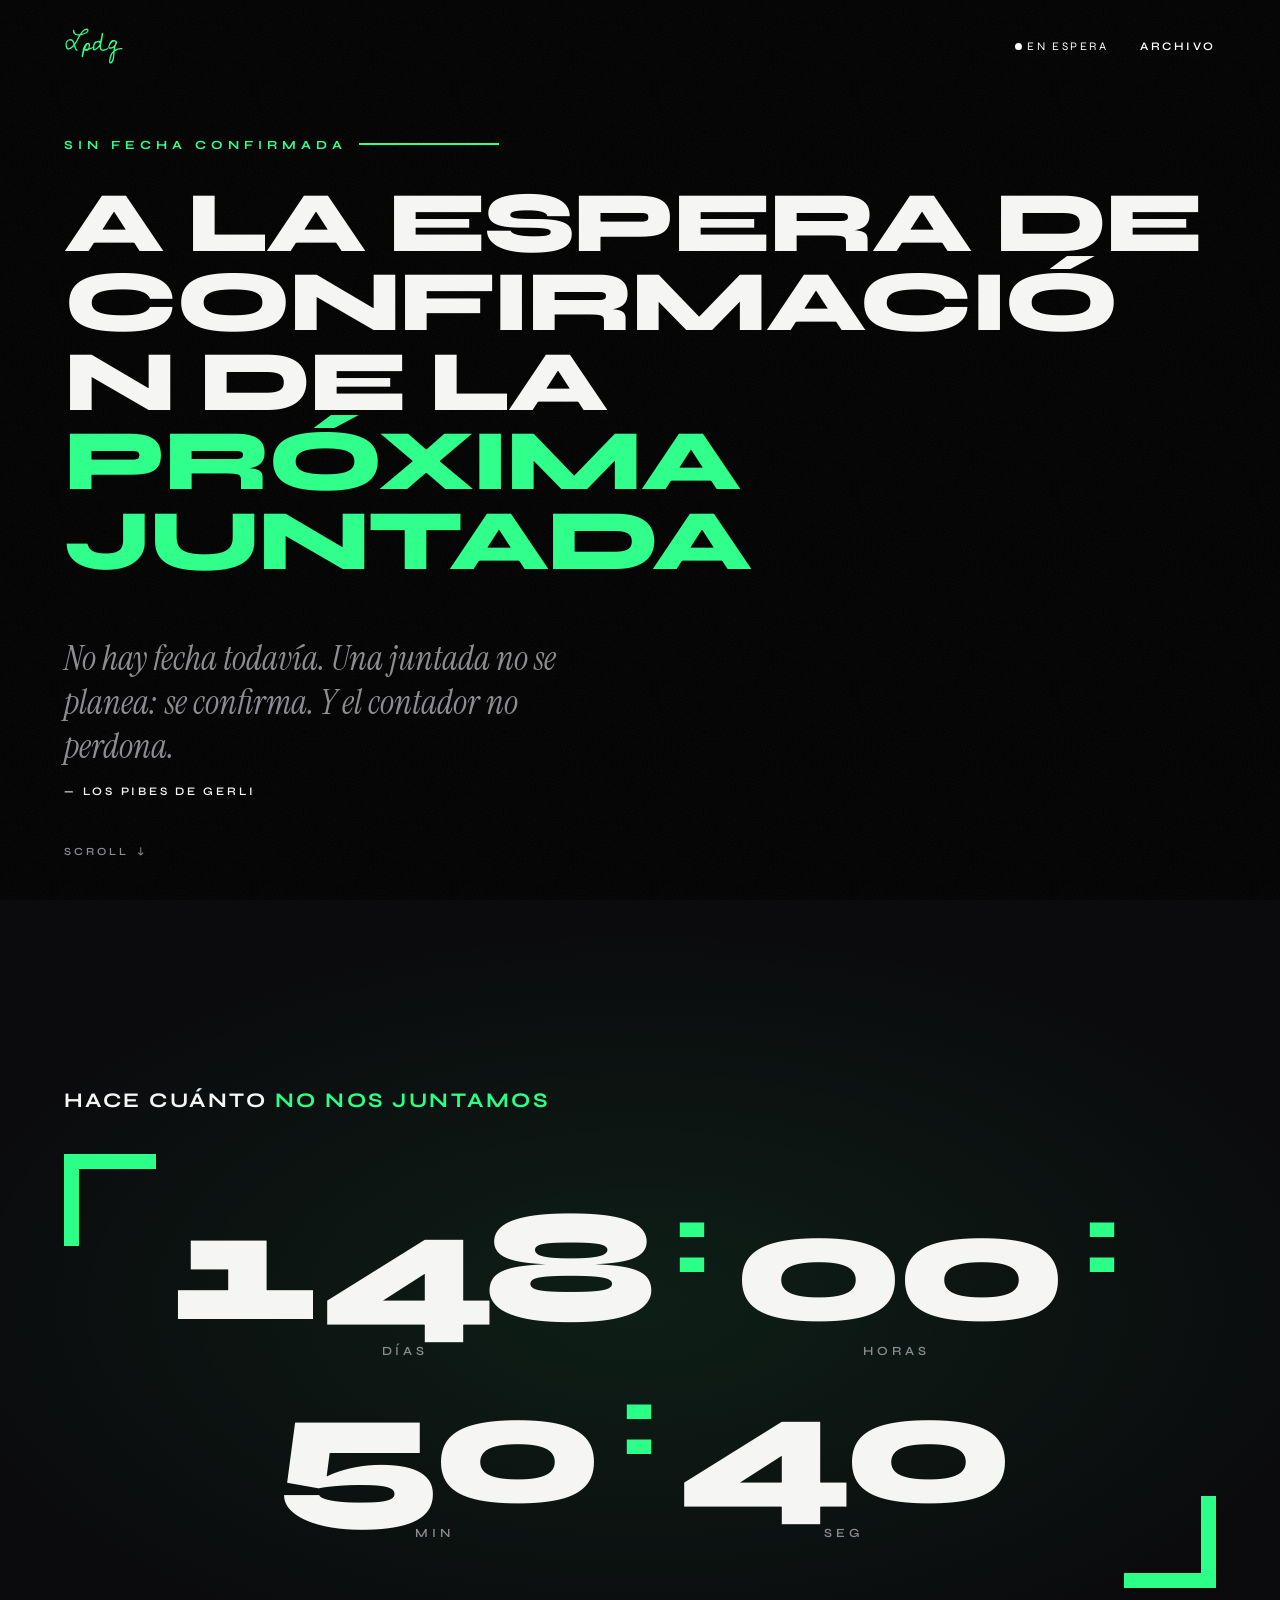
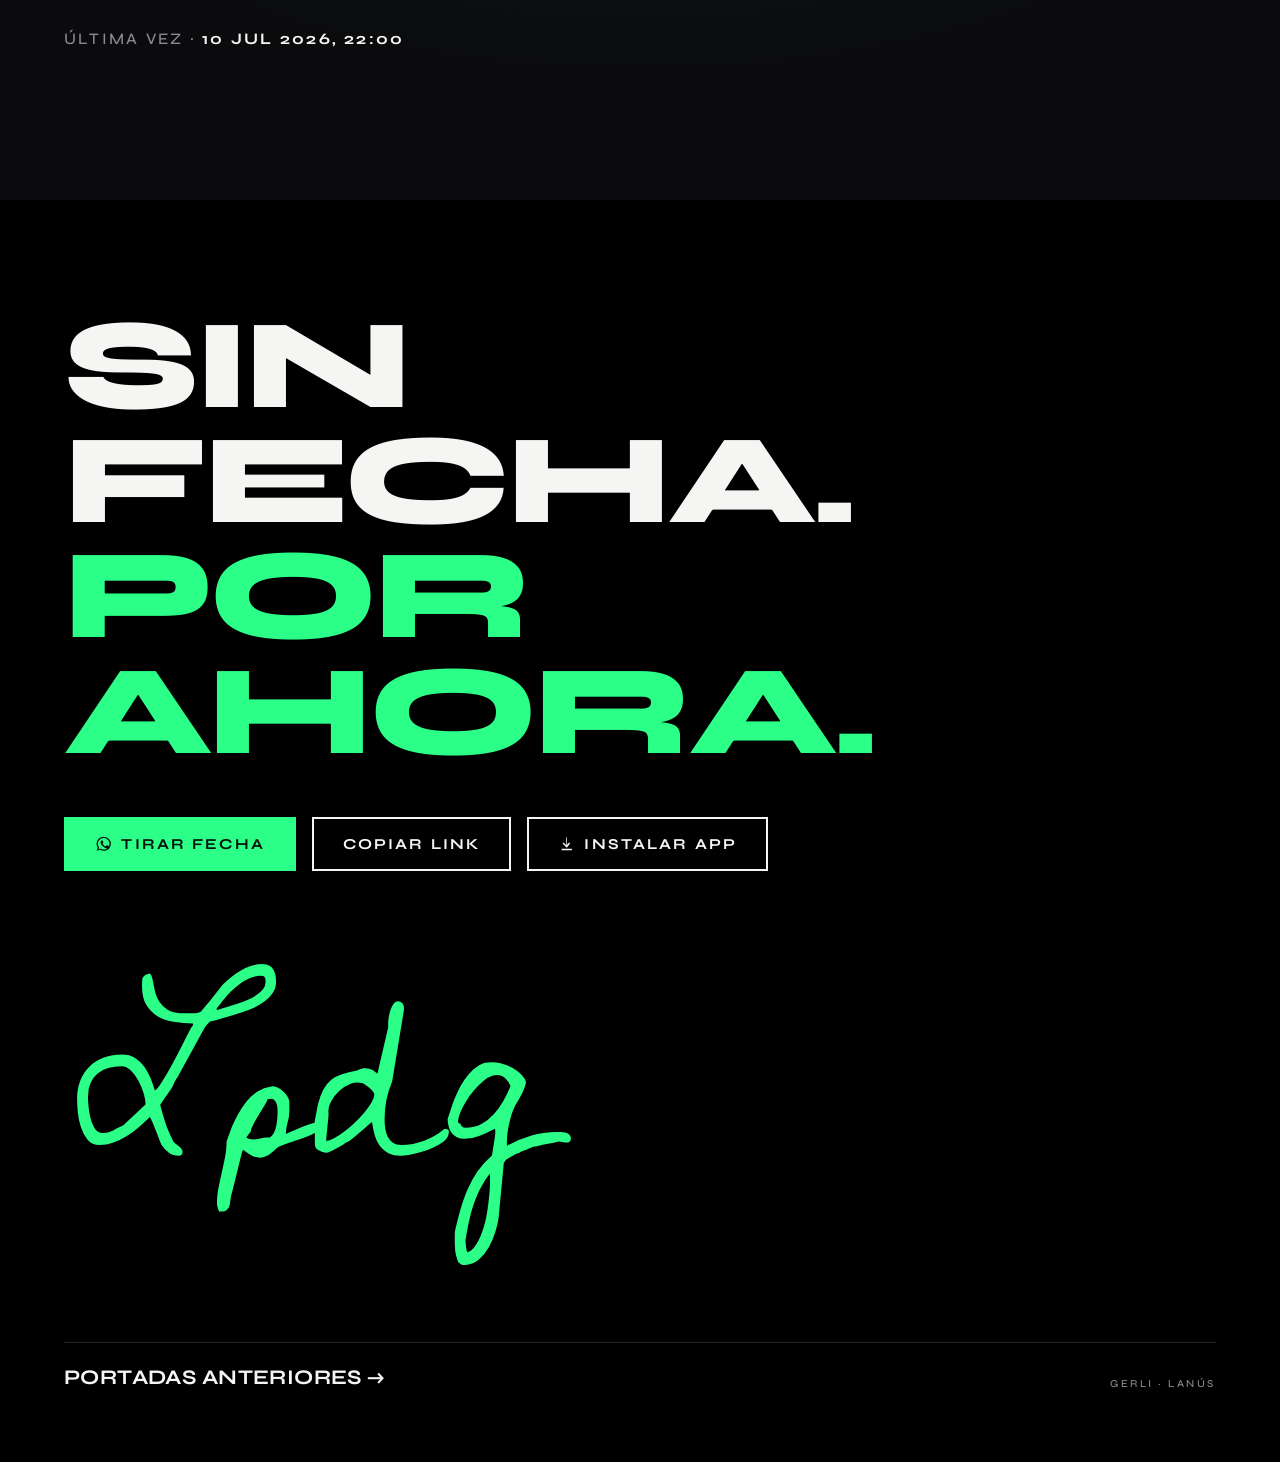
==== commit daec107e: "feat: archivar afiche SE BUSCA (juntada 10/07) y volver al modo En espera - index.html vuelve a la p" ====
--- a/index.html
+++ b/index.html
@@ -3,32 +3,32 @@
 <head>
 <meta charset="UTF-8" />
 <meta name="viewport" content="width=device-width, initial-scale=1.0, viewport-fit=cover" />
-<title>Los pibes de Gerli · SE BUSCA: la rubia</title>
-<meta name="description" content="SE BUSCA — la rubia (Luca) no se presentará. Operativo Gerli: viernes 10/07/2026, 19hs. Festejo del triunfo argentino ante Egipto, guiso, whisky y fernet. Testigos: Alejo, Matías, Felipe. Gianni: paradero desconocido." />
+<title>Los pibes de Gerli · EN ESPERA</title>
+<meta name="description" content="Los pibes de Gerli (LPDG) — a la espera de confirmación de la próxima juntada. Hace cuánto que no nos juntamos." />
 <meta name="robots" content="index,follow" />
-<meta name="theme-color" content="#e7ddc4" />
+<meta name="theme-color" content="#000000" />
 <link rel="canonical" href="https://felipendelicia.github.io/LPDG/" />
 
-<!-- Open Graph -->
+<!-- Open Graph (WhatsApp, Facebook, Telegram…) -->
 <meta property="og:site_name" content="Los pibes de Gerli" />
 <meta property="og:locale" content="es_AR" />
 <meta property="og:type" content="website" />
 <meta property="og:url" content="https://felipendelicia.github.io/LPDG/" />
-<meta property="og:title" content="SE BUSCA · LA RUBIA — Juntada 10.07 en Gerli" />
-<meta property="og:description" content="Luca no viene. Operativo Gerli: viernes 10/07, 19hs. Festejo Argentina–Egipto, guiso, whisky y fernet. ¿Gianni? paradero desconocido." />
+<meta property="og:title" content="Los pibes de Gerli (LPDG) — EN ESPERA" />
+<meta property="og:description" content="Sin fecha todavía. Mirá hace cuánto que no nos juntamos." />
 <meta property="og:image" content="https://felipendelicia.github.io/LPDG/photos/og-cover.png" />
 <meta property="og:image:secure_url" content="https://felipendelicia.github.io/LPDG/photos/og-cover.png" />
 <meta property="og:image:type" content="image/png" />
 <meta property="og:image:width" content="1200" />
 <meta property="og:image:height" content="630" />
-<meta property="og:image:alt" content="SE BUSCA — la rubia no viene · Juntada 10.07 Gerli" />
+<meta property="og:image:alt" content="Los pibes de Gerli — EN ESPERA" />
 
 <!-- Twitter / X -->
 <meta name="twitter:card" content="summary_large_image" />
-<meta name="twitter:title" content="SE BUSCA · LA RUBIA — Juntada 10.07 en Gerli" />
-<meta name="twitter:description" content="Luca no viene. Operativo Gerli: viernes 10/07, 19hs. Festejo Argentina–Egipto, guiso, whisky y fernet. ¿Gianni? paradero desconocido." />
+<meta name="twitter:title" content="Los pibes de Gerli (LPDG) — EN ESPERA" />
+<meta name="twitter:description" content="Sin fecha todavía. Mirá hace cuánto que no nos juntamos." />
 <meta name="twitter:image" content="https://felipendelicia.github.io/LPDG/photos/og-cover.png" />
-<meta name="twitter:image:alt" content="SE BUSCA — la rubia no viene · Juntada 10.07 Gerli" />
+<meta name="twitter:image:alt" content="Los pibes de Gerli — EN ESPERA" />
 
 <!-- PWA / instalable -->
 <link rel="manifest" href="manifest.webmanifest" />
@@ -45,664 +45,212 @@
 <script type="application/ld+json">
 {
   "@context": "https://schema.org",
-  "@type": "Event",
-  "name": "Juntada con ausencia de la rubia",
-  "startDate": "2026-07-10T19:00:00-03:00",
-  "eventStatus": "https://schema.org/EventScheduled",
-  "eventAttendanceMode": "https://schema.org/OfflineEventAttendanceMode",
-  "location": { "@type": "Place", "name": "Gerli", "address": "Gerli, Lanús, Buenos Aires, Argentina" },
-  "organizer": { "@type": "Organization", "name": "Los pibes de Gerli", "alternateName": "LPDG", "url": "https://felipendelicia.github.io/LPDG/" },
-  "image": "https://felipendelicia.github.io/LPDG/photos/og-cover.png",
-  "description": "Juntada del 10 de julio de 2026 en Gerli, con ausencia de la rubia (Luca)."
+  "@type": "WebSite",
+  "name": "Los pibes de Gerli",
+  "alternateName": "LPDG",
+  "url": "https://felipendelicia.github.io/LPDG/",
+  "inLanguage": "es-AR",
+  "description": "Los pibes de Gerli (LPDG) — a la espera de confirmación de la próxima juntada. Hace cuánto que no nos juntamos.",
+  "image": "https://felipendelicia.github.io/LPDG/photos/og-cover.png"
 }
 </script>
 
 <link rel="preconnect" href="https://fonts.googleapis.com" />
 <link rel="preconnect" href="https://fonts.gstatic.com" crossorigin />
-<link href="https://fonts.googleapis.com/css2?family=Anton&family=Special+Elite&family=Rock+Salt&display=swap" rel="stylesheet" />
+<link href="https://fonts.googleapis.com/css2?family=Syne:wght@400;500;600;700;800&family=Instrument+Serif:ital@0;1&display=swap" rel="stylesheet" />
+<link rel="stylesheet" href="styles.css" />
 
 <style>
-  :root{
-    --paper:#e7ddc4; --paper-2:#ded2b4; --paper-hi:#f1e9d6;
-    --ink:#191510; --ink-2:#42392c; --ink-soft:#6a5f4c;
-    --red:#b0231b; --red-d:#8a180f;
-    --blue:#274063;
-    --line:rgba(25,21,16,.5);
-    --disp:'Anton',sans-serif; --type:'Special Elite',monospace; --hand:'Rock Salt',cursive;
-  }
-  *{margin:0;padding:0;box-sizing:border-box}
-  html{-webkit-text-size-adjust:100%}
-  body{
-    font-family:var(--type);color:var(--ink);background:var(--paper);
-    -webkit-font-smoothing:antialiased;position:relative;overflow-x:hidden;line-height:1.5;
-    background-image:
-      radial-gradient(130% 90% at 50% 0%, rgba(255,250,235,.5), transparent 55%),
-      repeating-linear-gradient(0deg, transparent 0 3px, rgba(25,21,16,.018) 3px 4px);
-  }
-  /* grano fotocopia */
-  body::after{content:"";position:fixed;inset:0;z-index:200;pointer-events:none;opacity:.5;mix-blend-mode:multiply;
-    background-image:url("data:image/svg+xml,%3Csvg xmlns='http://www.w3.org/2000/svg' width='220' height='220'%3E%3Cfilter id='n'%3E%3CfeTurbulence type='fractalNoise' baseFrequency='0.9' numOctaves='3' stitchTiles='stitch'/%3E%3C/filter%3E%3Crect width='100%25' height='100%25' filter='url(%23n)' opacity='0.5'/%3E%3C/svg%3E")}
-  /* viñeta / manoseo de bordes */
-  body::before{content:"";position:fixed;inset:0;z-index:199;pointer-events:none;
-    background:radial-gradient(120% 120% at 50% 45%, transparent 60%, rgba(60,45,20,.22) 100%),
-      linear-gradient(90deg, rgba(40,30,15,.14), transparent 8% 92%, rgba(40,30,15,.14))}
-
-  a{color:inherit}
-  .sr{position:absolute;width:1px;height:1px;overflow:hidden;clip:rect(0 0 0 0)}
-
-  /* ---- barra superior mínima ---- */
-  .topbar{position:relative;z-index:160;display:flex;justify-content:flex-start;align-items:center;gap:clamp(.8rem,3vw,1.6rem);
-    padding:1rem clamp(1rem,4vw,2.4rem) .3rem;font-family:var(--type);font-size:.7rem;letter-spacing:.14em;
-    text-transform:uppercase;color:var(--ink-2)}
-  .topbar .exp{border:1.5px solid var(--ink);padding:.25em .6em;transform:rotate(-1.5deg)}
-  .topbar a.arch{text-decoration:none;border-bottom:2px solid var(--red);padding-bottom:2px;color:var(--ink);font-weight:400}
-  .topbar a.arch:hover{color:var(--red)}
-
-  /* ---- lámina ---- */
-  .poster{position:relative;z-index:4;max-width:min(880px,94vw);margin:0 auto;
-    padding:clamp(1.4rem,5vw,3rem) clamp(1.2rem,5vw,3.2rem) clamp(3rem,7vw,4.5rem);
-    transform:rotate(-.5deg)}
-  .poster.reveal{animation:slap .5s cubic-bezier(.2,1.3,.4,1) both}
-  @keyframes slap{0%{transform:rotate(-.5deg) scale(1.04);opacity:0}100%{transform:rotate(-.5deg) scale(1);opacity:1}}
-
-  /* cinta adhesiva */
-  .tape{position:absolute;z-index:6;width:clamp(90px,16vw,150px);height:clamp(30px,5vw,44px);
-    background:rgba(216,204,168,.55);border-left:1px dashed rgba(25,21,16,.28);border-right:1px dashed rgba(25,21,16,.28);
-    box-shadow:0 2px 5px rgba(0,0,0,.12);backdrop-filter:saturate(.7)}
-  .tape.tl{top:-14px;left:6%;transform:rotate(-24deg)}
-  .tape.tr{top:-16px;right:5%;transform:rotate(19deg)}
-  .tape.bl{bottom:2%;left:8%;transform:rotate(8deg)}
-
-  /* encabezado oficial */
-  .stars{font-family:var(--type);text-align:center;color:var(--red);letter-spacing:.5em;font-size:clamp(.7rem,2.4vw,1rem);
-    text-transform:uppercase}
-  .authority{text-align:center;font-family:var(--type);font-size:clamp(.62rem,2.1vw,.82rem);letter-spacing:.22em;
-    text-transform:uppercase;color:var(--ink-2);margin:.35rem 0 .1rem}
-  .rule{height:0;border-top:3px double var(--ink);margin:.5rem 0}
-  .rule.thin{border-top:1.5px solid var(--ink)}
-
-  .sebusca{font-family:var(--disp);text-transform:uppercase;text-align:center;color:var(--ink);
-    font-size:clamp(3.6rem,17vw,9.5rem);line-height:.82;letter-spacing:.02em;margin:.2rem 0 .1rem;
-    text-shadow:2px 2px 0 rgba(25,21,16,.12)}
-  .reward-top{text-align:center;font-family:var(--type);text-transform:uppercase;letter-spacing:.18em;
-    font-size:clamp(.66rem,2.3vw,.92rem);color:var(--red-d)}
-
-  /* bloque foto + señas */
-  .body-grid{display:grid;grid-template-columns:clamp(150px,34%,240px) 1fr;gap:clamp(1rem,4vw,2.2rem);
-    align-items:start;margin-top:clamp(1.2rem,4vw,2rem)}
-  @media (max-width:560px){.body-grid{grid-template-columns:1fr;justify-items:center;text-align:center}}
-
-  .mug{position:relative;width:100%;max-width:240px;background:var(--paper-hi);border:3px solid var(--ink);
-    box-shadow:6px 7px 0 rgba(25,21,16,.22);padding:8px 8px 0}
-  .mug .frame{position:relative;aspect-ratio:4/5;overflow:hidden;border:1px solid var(--ink-2);
-    background:
-      repeating-linear-gradient(0deg, transparent 0 22px, rgba(25,21,16,.16) 22px 23px),
-      var(--paper-2)}
-  .mug .frame svg{position:absolute;inset:0;width:100%;height:100%}
-  .mug .heights{position:absolute;left:3px;top:0;bottom:0;display:flex;flex-direction:column;justify-content:space-between;
-    padding:6px 0;font-family:var(--type);font-size:.5rem;color:var(--ink-2);letter-spacing:.05em}
-  .mug .cap{font-family:var(--type);text-transform:uppercase;text-align:center;font-size:clamp(.52rem,1.8vw,.66rem);
-    letter-spacing:.12em;color:var(--ink-2);padding:.5rem .2rem .6rem}
-  .mug .arrow{position:absolute;top:-6px;right:-8px;font-family:var(--hand);color:var(--blue);font-size:.8rem;
-    transform:rotate(-8deg);z-index:3;white-space:nowrap}
-
-  /* sello */
-  .stamp{font-family:var(--disp);text-transform:uppercase;color:var(--red);border:5px solid var(--red);
-    letter-spacing:.06em;line-height:.9;padding:.12em .35em;opacity:.82;
-    filter:url(#rough);box-shadow:inset 0 0 0 2px rgba(176,35,27,.25);mix-blend-mode:multiply}
-  .stamp.ausente{position:absolute;top:46%;left:50%;transform:translate(-50%,-50%) rotate(-14deg);
-    font-size:clamp(1.2rem,5vw,2rem);z-index:4;opacity:.9;mix-blend-mode:normal;
-    background:rgba(231,221,196,.28);text-shadow:0 0 2px rgba(231,221,196,.6)}
-  .poster.reveal .stamp.ausente{animation:stampin .45s cubic-bezier(.3,1.5,.5,1) .5s both}
-  @keyframes stampin{0%{transform:translate(-50%,-50%) rotate(-14deg) scale(2.4);opacity:0}
-    60%{opacity:.95}100%{transform:translate(-50%,-50%) rotate(-14deg) scale(1);opacity:.82}}
-
-  .senas h3, .details h3, .testigos h3{font-family:var(--disp);text-transform:uppercase;letter-spacing:.03em;
-    font-size:clamp(1.3rem,4.5vw,2rem);line-height:1;margin-bottom:.5rem}
-  .senas p.lead{font-size:clamp(.8rem,2.6vw,1rem);color:var(--ink-2)}
-  .subject{font-family:var(--disp);text-transform:uppercase;line-height:.86;letter-spacing:.01em;
-    font-size:clamp(2.6rem,11vw,4.6rem);margin:.1rem 0 .1rem;color:var(--ink)}
-  .aka{font-family:var(--type);font-size:clamp(.8rem,2.6vw,1rem);color:var(--ink-2);letter-spacing:.06em}
-  .aka s{color:var(--red-d)}
-  .scrawl{font-family:var(--hand);color:var(--red);font-size:clamp(1rem,3.8vw,1.5rem);line-height:1.2;
-    transform:rotate(-3deg);display:inline-block;margin:.7rem 0 .2rem}
-  ul.senas-list{list-style:none;margin:.7rem 0 0;font-size:clamp(.78rem,2.5vw,.98rem)}
-  ul.senas-list li{position:relative;padding-left:1.4em;margin:.28em 0;color:var(--ink)}
-  ul.senas-list li::before{content:"✗";position:absolute;left:0;color:var(--red);font-family:var(--type)}
-  ul.senas-list li.ok::before{content:"✓";color:var(--ink)}
-
-  /* nota mecanografiada */
-  .typed{background:var(--paper-hi);border:2px solid var(--ink);box-shadow:4px 5px 0 rgba(25,21,16,.16);
-    padding:clamp(.8rem,3vw,1.2rem) clamp(1rem,3.5vw,1.5rem);margin:clamp(1.4rem,4vw,2rem) 0;position:relative;
-    font-size:clamp(.82rem,2.5vw,1rem);color:var(--ink-2);text-align:left}
-  .typed::before{content:"EXP. Nº LR-1007";position:absolute;top:-.7em;right:.8em;background:var(--paper);
-    font-size:.6rem;letter-spacing:.15em;padding:0 .4em;color:var(--ink-soft)}
-  .typed b{color:var(--ink);background:linear-gradient(transparent 62%, rgba(176,35,27,.28) 0)}
-
-  /* programa del operativo */
-  .programa{margin-top:clamp(1.4rem,4vw,2rem)}
-  .programa h3{font-family:var(--disp);text-transform:uppercase;letter-spacing:.03em;text-align:center;
-    font-size:clamp(1.3rem,4.5vw,2rem);line-height:1;margin-bottom:.7rem}
-  ul.prog-list{list-style:none;max-width:640px;margin:0 auto;display:grid;gap:.55rem}
-  ul.prog-list li{display:grid;grid-template-columns:clamp(84px,26%,120px) 1fr;gap:.7rem;align-items:baseline;
-    background:var(--paper-hi);border:2px solid var(--ink);box-shadow:3px 4px 0 rgba(25,21,16,.14);
-    padding:.55rem .8rem;transform:rotate(var(--r,0deg))}
-  ul.prog-list li:nth-child(2){--r:-.5deg}ul.prog-list li:nth-child(4){--r:.5deg}
-  ul.prog-list li .k{font-family:var(--disp);text-transform:uppercase;color:var(--red);letter-spacing:.03em;
-    font-size:clamp(.82rem,3vw,1.05rem);line-height:1}
-  ul.prog-list li .v{font-size:clamp(.82rem,2.6vw,1rem);color:var(--ink)}
-  ul.prog-list li .v b{background:linear-gradient(transparent 62%, rgba(176,35,27,.28) 0)}
-
-  /* operativo + contador */
-  .op{text-align:center;margin-top:clamp(1.4rem,4vw,2rem)}
-  .op .banner{display:inline-block;background:var(--ink);color:var(--paper);font-family:var(--disp);
-    text-transform:uppercase;letter-spacing:.06em;font-size:clamp(1.1rem,4.6vw,1.9rem);padding:.3em .9em;
-    transform:rotate(-1deg);box-shadow:5px 5px 0 rgba(25,21,16,.2)}
-  .op .banner b{color:var(--red)}
-  .op .when{font-family:var(--type);text-transform:uppercase;letter-spacing:.14em;margin-top:.9rem;
-    font-size:clamp(.72rem,2.4vw,.95rem);color:var(--ink)}
-  .op .when b{color:var(--red-d)}
-
-  .clock-cap{font-family:var(--hand);color:var(--red);font-size:clamp(.9rem,3vw,1.2rem);transform:rotate(-2deg);
-    display:inline-block;margin:1.3rem 0 .3rem}
-  .clock{display:flex;justify-content:center;align-items:flex-start;gap:clamp(.35rem,2vw,1rem);flex-wrap:wrap}
-  .cell{position:relative;min-width:clamp(58px,16vw,104px);background:var(--paper-hi);border:3px solid var(--ink);
-    box-shadow:4px 5px 0 rgba(25,21,16,.18);padding:.4rem .3rem .35rem}
-  .cell .num{font-family:var(--disp);font-variant-numeric:tabular-nums;font-size:clamp(1.9rem,8vw,3.6rem);
-    line-height:.9;color:var(--ink);transition:transform .12s}
-  .cell:nth-child(odd) .num{color:var(--red)}
-  .cell .num.tick{transform:translateY(-3px) rotate(-1deg)}
-  .cell .lbl{font-family:var(--type);text-transform:uppercase;font-size:clamp(.44rem,1.5vw,.6rem);
-    letter-spacing:.18em;color:var(--ink-2);margin-top:.2rem}
-  .cell::before{content:"";position:absolute;top:-9px;left:50%;transform:translateX(-50%) rotate(-3deg);
-    width:38px;height:14px;background:rgba(216,204,168,.6);border:1px dashed rgba(25,21,16,.28)}
-  .op.now .cell .num{color:var(--red)}
-
-  /* testigos */
-  .testigos{margin-top:clamp(1.6rem,5vw,2.4rem)}
-  .testigos h3{text-align:center}
-  .wit-grid{display:grid;grid-template-columns:repeat(auto-fit,minmax(120px,1fr));gap:.8rem;margin-top:1rem}
-  .wit{background:var(--paper-hi);border:2px solid var(--ink);box-shadow:3px 4px 0 rgba(25,21,16,.14);
-    padding:.7rem .6rem;text-align:center;position:relative;transform:rotate(var(--r,0deg))}
-  .wit:nth-child(2){--r:-1.2deg}.wit:nth-child(3){--r:1deg}.wit:nth-child(4){--r:-.6deg}
-  .wit .nm{font-family:var(--disp);text-transform:uppercase;font-size:clamp(1.1rem,4vw,1.5rem);line-height:1}
-  .wit .st{font-family:var(--type);text-transform:uppercase;font-size:.56rem;letter-spacing:.16em;color:var(--ink-2);margin-top:.25rem}
-  .wit .print{font-size:1.1rem;color:var(--ink);opacity:.7}
-  .wit.present .print{color:var(--ink)}
-  .wit.unknown{border-style:dashed}
-  .wit.unknown .nm{color:var(--ink-soft)}
-  /* sello estado Gianni */
-  .gstamp{display:inline-block;font-family:var(--disp);text-transform:uppercase;border:3px solid var(--red);color:var(--red);
-    padding:.02em .3em;font-size:.9rem;transform:rotate(-6deg);margin-top:.3rem;opacity:.85;filter:url(#rough);line-height:1}
-  .gstamp.yes{color:#2c6f24;border-color:#2c6f24}
-  .gstamp.no{color:var(--red);border-color:var(--red)}
-
-  /* recompensa + acciones */
-  .reward{margin-top:clamp(1.6rem,5vw,2.4rem);text-align:center}
-  .reward .rw{font-family:var(--disp);text-transform:uppercase;font-size:clamp(1.4rem,5vw,2.2rem);line-height:1}
-  .reward .rw small{display:block;font-family:var(--hand);color:var(--red);font-size:clamp(.9rem,3vw,1.15rem);
-    text-transform:none;transform:rotate(-2deg);margin-top:.4rem}
-  .acts{display:flex;gap:.9rem;flex-wrap:wrap;justify-content:center;margin-top:clamp(1.4rem,4vw,2rem)}
-  .btn{cursor:pointer;font-family:var(--disp);text-transform:uppercase;letter-spacing:.05em;
-    font-size:clamp(.85rem,3vw,1.1rem);padding:.55em 1.2em;border:3px solid var(--ink);background:var(--paper-hi);
-    color:var(--ink);box-shadow:4px 5px 0 rgba(25,21,16,.2);transition:transform .12s,background .15s,color .15s;
-    display:inline-flex;align-items:center;gap:.5em}
-  .btn svg{width:1.05em;height:1.05em;fill:currentColor}
-  .btn:hover{transform:translate(-1px,-1px)}
-  .btn:active{transform:translate(2px,3px);box-shadow:1px 1px 0 rgba(25,21,16,.2)}
-  .btn.red{background:var(--red);border-color:var(--red-d);color:var(--paper-hi)}
-  .btn.red:hover{background:var(--red-d)}
-
-  .sign{text-align:center;margin-top:clamp(1.8rem,5vw,2.6rem)}
-  .sign .by{font-family:var(--hand);font-size:clamp(1rem,3.5vw,1.4rem);color:var(--ink);transform:rotate(-2deg);display:inline-block}
-  .sign .loc{font-family:var(--type);text-transform:uppercase;letter-spacing:.2em;font-size:.62rem;color:var(--ink-2);margin-top:.6rem}
-
-  /* precinto inferior */
-  .precinto{position:relative;z-index:5;margin-top:clamp(1rem,4vw,2rem);background:var(--red);border-top:3px solid var(--ink);
-    border-bottom:3px solid var(--ink);overflow:hidden;white-space:nowrap;transform:rotate(-.6deg)}
-  .precinto .track{display:inline-block;padding:.4rem 0;animation:slide 22s linear infinite;will-change:transform}
-  .precinto span{font-family:var(--disp);text-transform:uppercase;letter-spacing:.14em;color:var(--paper-hi);
-    font-size:clamp(.85rem,3vw,1.2rem);padding:0 .9rem}
-  .precinto span.k{color:var(--ink)}
-  @keyframes slide{to{transform:translateX(-50%)}}
-
-  /* esquina AUSENTE */
-  .ribbon{position:fixed;top:0;right:0;z-index:150;width:150px;height:150px;overflow:hidden;pointer-events:none}
-  .ribbon span{position:absolute;top:30px;right:-42px;width:190px;text-align:center;transform:rotate(38deg);
-    background:var(--red);color:var(--paper-hi);font-family:var(--disp);text-transform:uppercase;letter-spacing:.14em;
-    font-size:.8rem;padding:.3em 0;box-shadow:0 3px 8px rgba(0,0,0,.28);border-top:1px solid rgba(255,255,255,.25)}
-
-  .toast{position:fixed;left:50%;bottom:26px;transform:translateX(-50%) translateY(10px);z-index:210;
-    background:var(--ink);color:var(--paper-hi);font-family:var(--type);text-transform:uppercase;letter-spacing:.1em;
-    font-size:.72rem;padding:.7em 1.1em;opacity:0;transition:opacity .25s,transform .25s;pointer-events:none;
-    border:2px solid var(--red)}
-  .toast.show{opacity:1;transform:translateX(-50%) translateY(0)}
-
-  /* mugshot interactivo */
-  .mug{cursor:pointer}
-  .mug:focus-visible{outline:3px solid var(--red);outline-offset:4px}
-  .stamp.ausente.restamp{animation:stampin .5s cubic-bezier(.3,1.6,.5,1) both}
-  .mug.shake{animation:shake .4s}
-  @keyframes shake{0%,100%{transform:none}20%{transform:translate(-3px,1px) rotate(-1deg)}
-    60%{transform:translate(3px,-1px) rotate(1deg)}}
-  .mug .tap-hint{display:block;text-align:center;font-family:var(--hand);color:var(--blue);
-    font-size:.7rem;transform:rotate(-2deg);margin:.15rem 0 .4rem;opacity:.85}
-
-  /* botón sonido */
-  .mute{display:inline-flex;align-items:center;gap:.4em;cursor:pointer;background:var(--paper-hi);
-    border:1.5px solid var(--ink);padding:.28em .6em;font-family:var(--type);font-size:.62rem;letter-spacing:.12em;
-    text-transform:uppercase;color:var(--ink);transform:rotate(-1deg)}
-  .mute svg{width:1.05em;height:1.05em;fill:currentColor}
-  .mute.off{color:var(--ink-soft);opacity:.7}
-
-  /* detector de Gianni */
-  .gmeter{max-width:520px;margin:clamp(1.2rem,4vw,1.8rem) auto 0;background:var(--paper-hi);border:2px solid var(--ink);
-    box-shadow:3px 4px 0 rgba(25,21,16,.14);padding:.8rem 1rem;transform:rotate(-.4deg)}
-  .gm-top{display:flex;justify-content:space-between;align-items:baseline;font-family:var(--disp);
-    text-transform:uppercase;font-size:clamp(.92rem,3vw,1.2rem)}
-  .gm-top .pct{color:var(--red);font-variant-numeric:tabular-nums}
-  .gm-track{position:relative;height:20px;background:var(--paper-2);border:2px solid var(--ink);
-    margin:.55rem 0 .35rem;overflow:hidden}
-  .gm-fill{position:absolute;top:0;bottom:0;left:0;width:50%;
-    background:repeating-linear-gradient(45deg,var(--red) 0 8px,var(--red-d) 8px 16px);
-    transition:width 1.1s cubic-bezier(.5,0,.3,1)}
-  .gm-scale{display:flex;justify-content:space-between;font-family:var(--type);text-transform:uppercase;
-    font-size:.55rem;letter-spacing:.12em;color:var(--ink-2)}
-
-  @media (prefers-reduced-motion:reduce){
-    *{animation:none!important}
-    .poster{opacity:1!important}
-  }
+  /* ---- específico de la portada actual ---- */
+  section{position:relative;min-height:100svh;display:flex;flex-direction:column;justify-content:center;
+    padding:clamp(5rem,12vh,8rem) var(--pad-x) clamp(3rem,8vh,5rem);max-width:1280px;margin:0 auto}
+
+  .sec-hero .eyebrow{margin-bottom:clamp(1.2rem,3vw,2rem)}
+  h1{font-weight:800;text-transform:uppercase;line-height:.92;letter-spacing:-.025em;
+    font-size:clamp(2rem,7.6vw,5.4rem);max-width:none;overflow-wrap:break-word;hyphens:auto}
+  h1 .v{color:var(--accent)}
+
+  .quote{font-family:var(--font-serif);font-style:italic;color:var(--mut);
+    font-size:clamp(1.3rem,3.6vw,2.1rem);line-height:1.3;max-width:34ch;margin-top:clamp(2rem,5vw,3.5rem)}
+  .quote .by{display:block;font-style:normal;font-family:var(--font-display);font-weight:600;
+    font-size:.72rem;letter-spacing:.24em;text-transform:uppercase;color:var(--ink);margin-top:1rem}
+
+  .scroll{position:absolute;left:var(--pad-x);bottom:clamp(1.6rem,5vh,2.6rem);
+    font-weight:600;font-size:.68rem;letter-spacing:.28em;text-transform:uppercase;color:var(--mut);
+    display:flex;align-items:center;gap:.7em}
+  .scroll .ar{display:inline-block;animation:bob 1.8s ease-in-out infinite}
+  @keyframes bob{50%{transform:translateY(6px)}}
+
+  /* contador */
+  .sec-count{background:var(--panel)}
+  .sec-count::before{content:"";position:absolute;inset:0;z-index:0;opacity:.5;pointer-events:none;
+    background:radial-gradient(80% 60% at 50% 45%,rgba(43,255,136,.16),transparent 70%)}
+  .count-inner{position:relative;z-index:1;width:100%}
+  .kicker{font-weight:700;font-size:clamp(.9rem,2.6vw,1.3rem);letter-spacing:.12em;text-transform:uppercase;
+    color:var(--ink);margin-bottom:clamp(1.5rem,4vw,2.6rem)}
+  .kicker b{color:var(--accent)}
+  .clockframe{position:relative;padding:clamp(1.4rem,4vw,3rem) 0}
+  .clockframe::before,.clockframe::after{content:"";position:absolute;width:clamp(40px,6vw,110px);height:clamp(40px,6vw,110px)}
+  .clockframe::before{top:0;left:0;border-left:clamp(8px,1.2vw,15px) solid var(--accent);border-top:clamp(8px,1.2vw,15px) solid var(--accent)}
+  .clockframe::after{bottom:0;right:0;border-right:clamp(8px,1.2vw,15px) solid var(--accent);border-bottom:clamp(8px,1.2vw,15px) solid var(--accent)}
+  .clock{display:flex;align-items:flex-start;justify-content:center;gap:clamp(.3rem,2.2vw,1.6rem);flex-wrap:wrap}
+  .cell{display:flex;flex-direction:column;align-items:center;gap:.6rem;min-width:clamp(60px,18vw,150px)}
+  .num{font-weight:800;font-variant-numeric:tabular-nums;line-height:.82;letter-spacing:-.04em;
+    font-size:clamp(3.2rem,17vw,10rem);color:var(--ink);transition:transform .12s ease}
+  .num.tick{transform:translateY(-4px)}
+  .lbl{font-weight:600;font-size:clamp(.55rem,1.6vw,.78rem);letter-spacing:.32em;text-transform:uppercase;color:var(--mut)}
+  .sep{font-weight:800;color:var(--accent);line-height:.82;font-size:clamp(2rem,10vw,6rem)}
+  @media (max-width:480px){.sep{display:none}.cell{min-width:22vw}}
+  .since{margin-top:clamp(1.6rem,4vw,2.6rem);font-weight:500;font-size:clamp(.78rem,2.2vw,1rem);
+    letter-spacing:.14em;text-transform:uppercase;color:var(--mut)}
+  .since b{color:var(--ink);font-weight:700}
+
+  /* cta */
+  .statement{font-weight:800;text-transform:uppercase;line-height:.9;letter-spacing:-.03em;
+    font-size:clamp(2.5rem,12vw,8rem)}
+  .statement .v{color:var(--accent)}
+  .acts{display:flex;gap:1rem;flex-wrap:wrap;margin-top:clamp(2rem,5vw,3rem)}
+  .lpdg{display:block;width:min(520px,80%);height:auto;margin-top:clamp(2.5rem,7vw,5rem);user-select:none}
+  .foot{display:flex;justify-content:space-between;align-items:flex-end;gap:1rem;flex-wrap:wrap;
+    margin-top:clamp(2rem,6vw,4rem);padding-top:1.4rem;border-top:1px solid var(--line)}
+  .foot a{color:var(--ink);text-decoration:none;font-weight:700;font-size:clamp(.95rem,3vw,1.3rem);
+    letter-spacing:.02em;text-transform:uppercase;display:inline-flex;align-items:center;gap:.5em;transition:color .2s}
+  .foot a:hover{color:var(--accent)}
+  .foot .meta{font-weight:500;font-size:.66rem;letter-spacing:.24em;text-transform:uppercase;color:var(--mut)}
 </style>
 </head>
 <body>
-  <!-- filtro para roughing de sellos -->
-  <svg width="0" height="0" style="position:absolute" aria-hidden="true">
-    <filter id="rough"><feTurbulence type="fractalNoise" baseFrequency="0.02 0.04" numOctaves="3" seed="7" result="n"/>
-      <feDisplacementMap in="SourceGraphic" in2="n" scale="4"/></filter>
-  </svg>
-
-  <div class="ribbon"><span>Ausente</span></div>
-
-  <header class="topbar">
-    <span class="exp">Expediente&nbsp;·&nbsp;LR-1007</span>
-    <a class="arch" href="archivo.html">Archivo →</a>
-    <button class="mute" id="mute" aria-pressed="false" title="Sonido del sello">
-      <svg id="muteIcon" viewBox="0 0 24 24" aria-hidden="true"><path d="M4 9v6h4l5 5V4L8 9H4zm11.5 3a4 4 0 0 0-2-3.5v7a4 4 0 0 0 2-3.5zm-2-7.7v2.1a6 6 0 0 1 0 11.2v2.1a8 8 0 0 0 0-15.4z"/></svg>
-      <span id="muteTxt">Sonido</span>
-    </button>
-  </header>
-
-  <main class="poster reveal" id="poster">
-    <span class="tape tl"></span>
-    <span class="tape tr"></span>
-    <span class="tape bl"></span>
-
-    <p class="stars">★ ★ ★</p>
-    <p class="authority">República de Gerli · Depto. de Juntadas · Aviso oficial</p>
-    <div class="rule"></div>
-
-    <h1 class="sebusca">Se&nbsp;Busca</h1>
-    <p class="reward-top">Recompensa a quien la traiga</p>
-
-    <div class="rule thin"></div>
-
-    <div class="body-grid">
-      <!-- ficha / foto -->
-      <figure class="mug" id="mug" tabindex="0" role="button" aria-label="Volver a estampar AUSENTE">
-        <div class="frame">
-          <div class="heights"><span>1·85</span><span>1·75</span><span>1·65</span><span>1·55</span></div>
-          <svg viewBox="0 0 200 250" aria-hidden="true">
-            <g fill="#191510">
-              <path d="M42 250 Q44 176 100 168 Q156 176 158 250 Z"/>
-              <circle cx="100" cy="96" r="50"/>
-              <path d="M50 84 Q46 40 100 42 Q154 40 150 88 Q158 60 132 46 Q112 34 100 40 Q88 34 68 46 Q42 62 50 84 Z"/>
-            </g>
-            <text x="100" y="120" font-size="70" fill="#e7ddc4" text-anchor="middle" font-family="Anton, sans-serif">?</text>
-          </svg>
-          <span class="stamp ausente">Ausente</span>
+  <nav class="nav">
+    <a class="brand" href="index.html" aria-label="Los pibes de Gerli — inicio"><img src="photos/logo-lpdg.svg" alt="Los pibes de Gerli" /></a>
+    <span class="nav-r">
+      <span class="st"><span class="dot"></span>en espera</span>
+      <a href="archivo.html">Archivo</a>
+    </span>
+  </nav>
+
+  <!-- HERO -->
+  <section class="sec-hero">
+    <p class="eyebrow reveal">Sin fecha confirmada</p>
+    <h1 class="reveal d1">A la espera de confirmación de la <span class="v">próxima juntada</span></h1>
+    <p class="quote reveal d2">No hay fecha todavía. Una juntada no se planea: se confirma. Y el contador no perdona.
+      <span class="by">— Los pibes de Gerli</span></p>
+    <span class="scroll reveal d3">scroll <span class="ar">↓</span></span>
+  </section>
+
+  <!-- CONTADOR -->
+  <section class="sec-count">
+    <div class="count-inner">
+      <p class="kicker reveal">Hace cuánto <b>no nos juntamos</b></p>
+      <div class="clockframe reveal d1">
+        <div class="clock" id="clock">
+          <div class="cell"><span class="num" id="d">00</span><span class="lbl">días</span></div>
+          <span class="sep">:</span>
+          <div class="cell"><span class="num" id="h">00</span><span class="lbl">horas</span></div>
+          <span class="sep">:</span>
+          <div class="cell"><span class="num" id="m">00</span><span class="lbl">min</span></div>
+          <span class="sep">:</span>
+          <div class="cell"><span class="num" id="s">00</span><span class="lbl">seg</span></div>
         </div>
-        <span class="arrow">↖ la rubia</span>
-        <figcaption class="cap">Última foto conocida — no disponible</figcaption>
-        <span class="tap-hint">tocá la foto para re-sellar</span>
-      </figure>
-
-      <!-- señas -->
-      <div class="senas">
-        <h3 class="sr-only" style="position:absolute;left:-9999px">Prófuga</h3>
-        <p class="subject">La&nbsp;Rubia</p>
-        <p class="aka">alias <s>presente</s> · nombre real: <b>Luca</b></p>
-        <span class="scrawl">¡No viene!</span>
-        <ul class="senas-list">
-          <li>Rubia. Muy rubia. Sospechosamente rubia.</li>
-          <li>Última vez vista: la juntada anterior.</li>
-          <li class="ok">Se la extraña (a medias).</li>
-          <li>Se presume que NO asistirá el 10.</li>
-        </ul>
       </div>
+      <p class="since reveal d2">última vez · <b id="lastDate">—</b></p>
     </div>
-
-    <p class="typed">Se hace saber a la población que <b>la rubia (Luca)</b> no se presentará
-      a la juntada del <b>viernes 10 de julio</b>. Motivo declarado: es la rubia. Se procede igual,
-      con o sin su presencia. La juntada <b>no se suspende</b>. Habrá <b>guiso</b>.</p>
-
-    <!-- programa del operativo -->
-    <div class="programa">
-      <div class="rule thin"></div>
-      <h3>Programa del operativo</h3>
-      <ul class="prog-list">
-        <li><span class="k">Festejo</span><span class="v">Argentina le ganó a <b>Egipto</b> — celebración oficial y obligatoria.</span></li>
-        <li><span class="k">Provisiones</span><span class="v"><b>Whisky</b> (muy probablemente) y <b>fernet</b>.</span></li>
-        <li><span class="k">Ambiente</span><span class="v">Mucha <b>marihuana</b>.</span></li>
-        <li><span class="k">Menú</span><span class="v"><b>Guiso</b>, obvio.</span></li>
-      </ul>
+  </section>
+
+  <!-- CTA -->
+  <section class="sec-cta">
+    <h2 class="statement reveal">Sin fecha.<br><span class="v">Por ahora.</span></h2>
+    <div class="acts reveal d1">
+      <button class="btn v" id="propose">
+        <svg viewBox="0 0 32 32" aria-hidden="true"><path d="M16 3a13 13 0 0 0-11 19.9L3 29l6.3-1.9A13 13 0 1 0 16 3zm0 2.4a10.6 10.6 0 1 1-5.6 19.6l-.4-.2-3.7 1.1 1.1-3.6-.3-.4A10.6 10.6 0 0 1 16 5.4zm-3.6 4.8c-.3 0-.7.1-1 .4-.4.4-1.3 1.3-1.3 3.1s1.4 3.6 1.5 3.9c.2.3 2.6 4.1 6.4 5.6 3.1 1.2 3.8 1 4.5.9.7-.1 2.2-.9 2.5-1.8.3-.9.3-1.6.2-1.8-.1-.2-.4-.3-.8-.5s-2.2-1.1-2.5-1.2c-.3-.1-.6-.2-.8.2-.2.3-.9 1.2-1.1 1.4-.2.2-.4.3-.8.1-.4-.2-1.6-.6-3-1.9-1.1-1-1.9-2.2-2.1-2.6-.2-.4 0-.6.2-.8l.6-.7c.2-.2.2-.4.4-.6.1-.3.1-.5 0-.7l-1-2.5c-.3-.6-.5-.5-.8-.5h-.5z"/></svg>
+        Tirar fecha
+      </button>
+      <button class="btn" id="copy">Copiar link</button>
+      <button class="btn" id="install" hidden>
+        <svg viewBox="0 0 24 24" aria-hidden="true"><path d="M12 3v10.6l3.3-3.3 1.4 1.4L12 17.4 6.3 11.7l1.4-1.4L11 13.6V3h1zM5 19h14v2H5v-2z"/></svg>
+        Instalar app
+      </button>
     </div>
-
-    <!-- operativo + contador -->
-    <div class="op" id="op">
-      <span class="banner">Operativo <b>Gerli</b></span>
-      <p class="when"><b id="targetDate">—</b> · Gerli, Lanús</p>
-      <span class="clock-cap" id="clockCap">falta para el operativo</span>
-      <div class="clock" id="clock">
-        <div class="cell"><span class="num" id="d">00</span><span class="lbl">días</span></div>
-        <div class="cell"><span class="num" id="h">00</span><span class="lbl">horas</span></div>
-        <div class="cell"><span class="num" id="m">00</span><span class="lbl">min</span></div>
-        <div class="cell"><span class="num" id="s">00</span><span class="lbl">seg</span></div>
-      </div>
+    <img class="lpdg reveal d2" src="photos/logo-lpdg.svg" alt="Los pibes de Gerli" />
+    <div class="foot reveal">
+      <a href="archivo.html">Portadas anteriores →</a>
+      <span class="meta">Gerli · Lanús</span>
     </div>
-
-    <!-- testigos -->
-    <div class="testigos">
-      <div class="rule thin"></div>
-      <h3>Testigos que dan el presente</h3>
-      <div class="wit-grid">
-        <div class="wit present"><div class="nm">Alejo</div><div class="print">✓</div><div class="st">presente</div></div>
-        <div class="wit present"><div class="nm">Matías</div><div class="print">✓</div><div class="st">presente</div></div>
-        <div class="wit present"><div class="nm">Felipe</div><div class="print">✓</div><div class="st">presente</div></div>
-        <div class="wit unknown"><div class="nm">Gianni</div><span class="gstamp" id="gStamp">?</span><div class="st" id="gSt">paradero desconocido</div></div>
-      </div>
-      <div class="gmeter" aria-hidden="true">
-        <div class="gm-top"><span>Detector de Gianni</span><span class="pct" id="gmPct">?? %</span></div>
-        <div class="gm-track"><div class="gm-fill" id="gmFill"></div></div>
-        <div class="gm-scale"><span>no viene ni en pedo</span><span>seguro cae</span></div>
-      </div>
-    </div>
-
-    <!-- recompensa + acciones -->
-    <div class="reward">
-      <div class="rule thin"></div>
-      <p class="rw">Recompensa<small>una fría, un guiso y que aparezca</small></p>
-      <div class="acts">
-        <button class="btn red" id="propose">
-          <svg viewBox="0 0 32 32" aria-hidden="true"><path d="M16 3a13 13 0 0 0-11 19.9L3 29l6.3-1.9A13 13 0 1 0 16 3zm0 2.4a10.6 10.6 0 1 1-5.6 19.6l-.4-.2-3.7 1.1 1.1-3.6-.3-.4A10.6 10.6 0 0 1 16 5.4zm-3.6 4.8c-.3 0-.7.1-1 .4-.4.4-1.3 1.3-1.3 3.1s1.4 3.6 1.5 3.9c.2.3 2.6 4.1 6.4 5.6 3.1 1.2 3.8 1 4.5.9.7-.1 2.2-.9 2.5-1.8.3-.9.3-1.6.2-1.8-.1-.2-.4-.3-.8-.5s-2.2-1.1-2.5-1.2c-.3-.1-.6-.2-.8.2-.2.3-.9 1.2-1.1 1.4-.2.2-.4.3-.8.1-.4-.2-1.6-.6-3-1.9-1.1-1-1.9-2.2-2.1-2.6-.2-.4 0-.6.2-.8l.6-.7c.2-.2.2-.4.4-.6.1-.3.1-.5 0-.7l-1-2.5c-.3-.6-.5-.5-.8-.5h-.5z"/></svg>
-          Pasá el dato
-        </button>
-        <button class="btn" id="askG">
-          <svg viewBox="0 0 24 24" aria-hidden="true"><path d="M12 2a10 10 0 1 0 0 20 10 10 0 0 0 0-20zm.9 15.4h-1.8v-1.8h1.8v1.8zm1.6-6.2c-.4.5-.9.8-1.3 1.1-.4.3-.5.5-.5.9v.5h-1.8v-.7c0-.8.3-1.3.9-1.8.4-.3.8-.6 1-.9.2-.3.3-.6.2-.9-.1-.5-.5-.8-1.1-.8-.7 0-1.2.4-1.4 1.1l-1.7-.5c.4-1.4 1.5-2.2 3.1-2.2 1.6 0 2.8.9 3 2.3.1.9-.1 1.6-.7 2.1z"/></svg>
-          ¿Viene Gianni?
-        </button>
-        <button class="btn" id="copy">Copiar aviso</button>
-        <button class="btn" id="install" hidden>Instalar app</button>
-      </div>
-    </div>
-
-    <div class="sign">
-      <span class="by">— Los pibes de Gerli</span>
-      <p class="loc">Gerli · Lanús · Bs. As.</p>
-    </div>
-  </main>
-
-  <div class="precinto">
-    <div class="track" id="track"></div>
-  </div>
-
-  <div class="toast" id="toast">aviso copiado</div>
+  </section>
+
+  <div class="toast" id="toast">link copiado</div>
 
 <script>
   document.documentElement.classList.add('js');
-  const reduce = matchMedia('(prefers-reduced-motion: reduce)').matches;
-
-  // ---- objetivo ----
-  const TARGET = new Date('2026-07-10T19:00:00-03:00');
-  const TARGET_MS = TARGET.getTime();
-  const pad=(n)=>String(n).padStart(2,'0');
-  const el={d:document.getElementById('d'),h:document.getElementById('h'),m:document.getElementById('m'),s:document.getElementById('s')};
+
+  // ---- ancla: última juntada ----
+  const ANCHOR = new Date('2026-07-10T19:00:00-03:00');
+  const ANCHOR_MS = ANCHOR.getTime();
+
+  const el = {d:document.getElementById('d'),h:document.getElementById('h'),m:document.getElementById('m'),s:document.getElementById('s')};
+  const pad = (n)=>String(n).padStart(2,'0');
   function set(node,v){const x=pad(v);if(node.textContent!==x){node.textContent=x;node.classList.add('tick');setTimeout(()=>node.classList.remove('tick'),120);}}
 
-  let arrived=false;
   function tick(){
-    const diff=TARGET_MS-Date.now();
-    if(diff<=0 && !arrived){
-      arrived=true;
-      document.getElementById('clockCap').textContent='el operativo está en curso';
-      document.getElementById('op').classList.add('now');
-    }
-    const sec=Math.floor(Math.max(0,diff)/1000);
-    set(el.d,Math.floor(sec/86400));
-    set(el.h,Math.floor(sec%86400/3600));
-    set(el.m,Math.floor(sec%3600/60));
-    set(el.s,sec%60);
+    const diff = Math.max(0, Date.now() - ANCHOR_MS);
+    const sec = Math.floor(diff/1000);
+    set(el.d, Math.floor(sec/86400));
+    set(el.h, Math.floor(sec%86400/3600));
+    set(el.m, Math.floor(sec%3600/60));
+    set(el.s, sec%60);
     requestAnimationFrame(tick);
   }
   tick();
 
-  const DIAS=['dom','lun','mar','mié','jue','vie','sáb'];
   const MESES=['ene','feb','mar','abr','may','jun','jul','ago','sep','oct','nov','dic'];
-  document.getElementById('targetDate').textContent =
-    DIAS[TARGET.getDay()]+' '+pad(TARGET.getDate())+' '+MESES[TARGET.getMonth()]+' '+TARGET.getFullYear()+', '+pad(TARGET.getHours())+':'+pad(TARGET.getMinutes())+'h';
-
-  // ---- precinto (marquee) ----
-  (function(){
-    const t=document.getElementById('track');
-    const unit='SE BUSCA · LA RUBIA · NO CRUZAR · LUCA NO VIENE · HAY GUISO · FESTEJO ARGENTINA · WHISKY Y FERNET · OPERATIVO GERLI 10.07 · ';
-    const parts=unit.split(' · ').filter(Boolean);
-    let html='';
-    for(let i=0;i<2;i++){ // duplicado para loop continuo (translateX -50%)
-      parts.forEach((p,j)=>{ html+='<span'+(j%2? ' class="k"':'')+'>'+p+'</span><span>·</span>'; });
-    }
-    t.innerHTML=html;
-    if(reduce) t.style.animation='none';
-  })();
-
-  // ---- gag: ¿Gianni? sello que cambia ----
-  if(!reduce){
-    const gStamp=document.getElementById('gStamp'),gSt=document.getElementById('gSt');
-    const G=[{c:'',mk:'?',st:'paradero desconocido'},{c:'yes',mk:'sí',st:'dicen que viene'},
-             {c:'',mk:'?',st:'paradero desconocido'},{c:'no',mk:'no',st:'dicen que no'}];
-    let gi=0;
-    setInterval(()=>{gi=(gi+1)%G.length;const s=G[gi];gStamp.className='gstamp '+s.c;gStamp.textContent=s.mk;gSt.textContent=s.st;},1600);
-  }
-
-  // ---- reveal ----
-  if(reduce){document.getElementById('poster').classList.remove('reveal');}
-
-  // ---- sonido del sello (WebAudio, sin assets) ----
-  let audioCtx=null, muted=false;
-  function ac(){ if(!audioCtx){ try{audioCtx=new (window.AudioContext||window.webkitAudioContext)();}catch(e){} } return audioCtx; }
-  function stampSound(){
-    if(muted) return; const c=ac(); if(!c) return; if(c.state==='suspended') c.resume();
-    const t=c.currentTime;
-    const o=c.createOscillator(), g=c.createGain();      // golpe grave
-    o.type='sine'; o.frequency.setValueAtTime(170,t); o.frequency.exponentialRampToValueAtTime(55,t+.13);
-    g.gain.setValueAtTime(.0001,t); g.gain.exponentialRampToValueAtTime(.5,t+.006); g.gain.exponentialRampToValueAtTime(.0001,t+.19);
-    o.connect(g).connect(c.destination); o.start(t); o.stop(t+.22);
-    const len=Math.floor(c.sampleRate*0.12), buf=c.createBuffer(1,len,c.sampleRate), dd=buf.getChannelData(0);
-    for(let i=0;i<len;i++){ dd[i]=(Math.random()*2-1)*Math.pow(1-i/len,3); }  // "chak" seco
-    const ns=c.createBufferSource(); ns.buffer=buf;
-    const nf=c.createBiquadFilter(); nf.type='bandpass'; nf.frequency.value=1900; nf.Q.value=.7;
-    const ng=c.createGain(); ng.gain.value=.4; ns.connect(nf).connect(ng).connect(c.destination); ns.start(t);
-  }
-  const muteBtn=document.getElementById('mute');
-  muteBtn.onclick=()=>{ muted=!muted; muteBtn.classList.toggle('off',muted); muteBtn.setAttribute('aria-pressed',String(muted));
-    document.getElementById('muteTxt').textContent=muted?'Silencio':'Sonido'; if(!muted) stampSound(); };
-
-  // ---- mugshot: tocá y se re-estampa ----
-  const mug=document.getElementById('mug'), aus=document.querySelector('.stamp.ausente');
-  function reStamp(){
-    if(aus){ aus.classList.remove('restamp'); void aus.offsetWidth; aus.classList.add('restamp'); }
-    mug.classList.remove('shake'); void mug.offsetWidth; mug.classList.add('shake'); stampSound();
-  }
-  mug.addEventListener('click',reStamp);
-  mug.addEventListener('keydown',(e)=>{ if(e.key==='Enter'||e.key===' '){ e.preventDefault(); reStamp(); }});
-
-  // ---- detector de Gianni ----
-  const gmFill=document.getElementById('gmFill'), gmPct=document.getElementById('gmPct');
-  function gmTick(){ const v=5+Math.floor(Math.random()*90); gmFill.style.width=v+'%'; gmPct.textContent=v+' %'; }
-  if(!reduce){ gmTick(); setInterval(gmTick,2200); } else { gmFill.style.width='50%'; gmPct.textContent='¿? %'; }
+  document.getElementById('lastDate').textContent =
+    pad(ANCHOR.getDate())+' '+MESES[ANCHOR.getMonth()]+' '+ANCHOR.getFullYear()+', '+pad(ANCHOR.getHours())+':'+pad(ANCHOR.getMinutes());
+
+  // ---- reveal on scroll ----
+  const io=new IntersectionObserver((entries)=>{
+    entries.forEach(e=>{if(e.isIntersecting){e.target.classList.add('in');io.unobserve(e.target);}});
+  },{threshold:.18});
+  document.querySelectorAll('.reveal').forEach(n=>io.observe(n));
 
   // ---- compartir ----
-  function remainingTxt(){
-    const diff=TARGET_MS-Date.now(); if(diff<=0) return 'es hoy';
-    const sec=Math.floor(diff/1000),d=Math.floor(sec/86400),h=Math.floor(sec%86400/3600),m=Math.floor(sec%3600/60);
-    const p=[]; if(d)p.push(d+(d===1?' día':' días')); if(h)p.push(h+'h'); if(m&&!d)p.push(m+'min');
-    return 'faltan '+(p.join(' ')||'minutos');
+  function elapsedTxt(){
+    const sec=Math.floor(Math.max(0,Date.now()-ANCHOR_MS)/1000);
+    const d=Math.floor(sec/86400),h=Math.floor(sec%86400/3600),m=Math.floor(sec%3600/60);
+    const p=[];
+    if(d) p.push(d+(d===1?' día':' días'));
+    if(h) p.push(h+'h');
+    if(m && !d) p.push(m+'min');
+    return p.join(' ')||'unos minutos';
   }
   function shareText(){
-    const r=remainingTxt();
-    const head=r==='es hoy'?'ES HOY: operativo Gerli 19hs':'SE BUSCA: la rubia (Luca) no viene. Operativo Gerli viernes 10/07 19hs ('+r+')';
-    return head+'. Testigos: Alejo, Matías, Felipe. ¿Gianni? paradero desconocido. ¿Pasás el dato?';
-  }
+    return 'Hace '+elapsedTxt()+' que no nos juntamos y seguimos sin fecha. ¿Cuándo caemos? Tirá una.';
+  }
+
   const toast=document.getElementById('toast');
   function showToast(m){toast.textContent=m;toast.classList.add('show');setTimeout(()=>toast.classList.remove('show'),1800);}
-  // ---- afiche a imagen (canvas) para compartir ----
-  const CO={paper:'#e7ddc4',paperHi:'#f1e9d6',paper2:'#ded2b4',ink:'#191510',ink2:'#42392c',red:'#b0231b',redD:'#8a180f'};
-  function line(x,a,b,c,d){x.beginPath();x.moveTo(a,b);x.lineTo(c,d);x.stroke();}
-  function fit(x,txt,base,maxw,fam){let s=base;do{x.font=s+'px "'+fam+'"';if(x.measureText(txt).width<=maxw)break;s-=3;}while(s>40);return s;}
-  async function buildPoster(){
-    try{await Promise.all([document.fonts.load('120px "Anton"'),document.fonts.load('30px "Special Elite"')]);}catch(e){}
-    const W=1080,H=1350,c=document.createElement('canvas');c.width=W;c.height=H;const x=c.getContext('2d');
-    x.fillStyle=CO.paper;x.fillRect(0,0,W,H);
-    const vg=x.createRadialGradient(W/2,H*0.42,H*0.2,W/2,H*0.5,H*0.8);
-    vg.addColorStop(0,'rgba(0,0,0,0)');vg.addColorStop(1,'rgba(50,38,15,.28)');x.fillStyle=vg;x.fillRect(0,0,W,H);
-    x.textAlign='center';x.textBaseline='alphabetic';
-    x.fillStyle=CO.red;x.font='24px "Special Elite"';x.fillText('AVISO OFICIAL · REPÚBLICA DE GERLI',W/2,78);
-    x.strokeStyle=CO.ink;x.lineWidth=4;line(x,60,104,W-60,104);x.lineWidth=1.5;line(x,60,114,W-60,114);
-    const sb=fit(x,'SE BUSCA',180,W-120,'Anton');x.fillStyle=CO.ink;x.font=sb+'px "Anton"';x.fillText('SE BUSCA',W/2,290);
-    x.fillStyle=CO.red;x.font='26px "Special Elite"';x.fillText('RECOMPENSA A QUIEN LA TRAIGA',W/2,330);
-    x.strokeStyle=CO.ink;x.lineWidth=2;line(x,60,360,W-60,360);
-    // mug
-    const mw=250,mh=320,mx=(W-mw)/2,my=390,cx=W/2;
-    x.fillStyle=CO.paperHi;x.fillRect(mx,my,mw,mh);x.strokeStyle=CO.ink;x.lineWidth=4;x.strokeRect(mx,my,mw,mh);
-    x.strokeStyle='rgba(25,21,16,.45)';x.lineWidth=1;for(let ly=my+30;ly<my+mh;ly+=32)line(x,mx+2,ly,mx+mw-2,ly);
-    x.fillStyle=CO.ink;
-    x.beginPath();x.ellipse(cx,my+92,68,44,0,0,7);x.fill();
-    x.beginPath();x.arc(cx,my+118,64,0,7);x.fill();
-    x.beginPath();x.moveTo(cx-88,my+mh);x.lineTo(cx-76,my+mh-118);x.lineTo(cx,my+mh-132);x.lineTo(cx+76,my+mh-118);x.lineTo(cx+88,my+mh);x.closePath();x.fill();
-    x.fillStyle=CO.paperHi;x.textBaseline='middle';x.font='80px "Anton"';x.fillText('?',cx,my+112);x.textBaseline='alphabetic';
-    // sello AUSENTE
-    x.save();x.translate(cx,my+mh*0.55);x.rotate(-0.22);x.strokeStyle=CO.red;x.lineWidth=6;x.strokeRect(-150,-42,300,84);
-    x.fillStyle=CO.red;x.font='58px "Anton"';x.textBaseline='middle';x.fillText('AUSENTE',0,4);x.restore();x.textBaseline='alphabetic';
-    x.fillStyle=CO.ink2;x.font='16px "Special Elite"';x.fillText('ÚLTIMA FOTO — NO DISPONIBLE',cx,my+mh+28);
-    // datos
-    x.fillStyle=CO.ink;x.font='72px "Anton"';x.fillText('LA RUBIA',W/2,my+mh+96);
-    x.fillStyle=CO.ink2;x.font='22px "Special Elite"';x.fillText('nombre real: Luca · NO VIENE',W/2,my+mh+132);
-    // operativo
-    let oy=my+mh+180;x.fillStyle=CO.ink;x.fillRect(W/2-235,oy-34,470,52);
-    x.fillStyle=CO.paperHi;x.font='30px "Anton"';x.fillText('OPERATIVO ',W/2-40,oy);x.fillStyle=CO.red;x.fillText('GERLI',W/2+150,oy);
-    x.fillStyle=CO.ink;x.font='22px "Special Elite"';x.fillText('VIE 10.07.2026 · 19:00 H · GERLI, LANÚS',W/2,oy+52);
-    // falta
-    const rt=remainingTxt().toUpperCase();x.fillStyle=CO.red;x.font='16px "Special Elite"';x.fillText('FALTA PARA EL OPERATIVO',W/2,oy+96);
-    x.fillStyle=CO.ink;x.font=fit(x,rt,44,W-140,'Anton')+'px "Anton"';x.fillText(rt,W/2,oy+142);
-    // programa + testigos
-    x.fillStyle=CO.ink2;x.font='19px "Special Elite"';x.fillText('GUISO · FESTEJO ARGENTINA · WHISKY · FERNET · MARIHUANA',W/2,oy+188);
-    x.fillStyle=CO.ink;x.font='19px "Special Elite"';x.fillText('TESTIGOS: ALEJO · MATÍAS · FELIPE · ¿GIANNI?',W/2,oy+218);
-    x.fillStyle=CO.ink;x.font='26px "Anton"';x.fillText('LOS PIBES DE GERLI',W/2,oy+262);
-    // precinto
-    x.fillStyle=CO.red;x.fillRect(0,H-52,W,52);x.strokeStyle=CO.ink;x.lineWidth=3;line(x,0,H-52,W,H-52);
-    x.fillStyle=CO.paperHi;x.font='22px "Anton"';x.textAlign='left';let px=20,msg='SE BUSCA · LA RUBIA · NO CRUZAR · HAY GUISO · ';
-    while(px<W){x.fillText(msg,px,H-18);px+=x.measureText(msg).width;}x.textAlign='center';
-    return c;
-  }
   document.getElementById('propose').onclick=async()=>{
-    const text=shareText(),url=location.href;
-    let blob=null; showToast('generando afiche…');
-    try{const cv=await buildPoster();blob=await new Promise(r=>cv.toBlob(r,'image/png'));}catch(e){}
-    const file=blob?new File([blob],'se-busca-la-rubia.png',{type:'image/png'}):null;
-    if(file && navigator.canShare && navigator.canShare({files:[file]})){
-      try{await navigator.share({files:[file],text,title:'SE BUSCA · la rubia'});return;}catch(e){if(e.name==='AbortError')return;}
-    }
-    if(blob){const a=document.createElement('a');a.href=URL.createObjectURL(blob);a.download='se-busca-la-rubia.png';
-      document.body.appendChild(a);a.click();a.remove();setTimeout(()=>URL.revokeObjectURL(a.href),5000);showToast('afiche descargado');}
+    const text=shareText(), url=location.href;
+    if(navigator.share){try{await navigator.share({title:'Próxima juntada',text,url});return;}catch(e){if(e.name==='AbortError')return;}}
     window.open('https://wa.me/?text='+encodeURIComponent(text+' '+url),'_blank');
   };
   document.getElementById('copy').onclick=async()=>{
-    try{await navigator.clipboard.writeText(location.href);showToast('aviso copiado');}
+    try{await navigator.clipboard.writeText(location.href);showToast('link copiado');}
     catch(e){showToast(location.href);}
   };
 
-  // ---- ¿Viene Gianni?: manda una consulta random ----
-  const GIANNI_Q=[
-    "Che, ¿alguien sabe si Gianni viene el 10?",
-    "¿Gianni cae o es puro amague otra vez?",
-    "Pregunta del millón: ¿viene Gianni o no?",
-    "¿Alguien confirmó a Gianni para el viernes?",
-    "Gianni, ¿estás vivo? ¿venís el 10 a Gerli?",
-    "¿Se sabe algo de Gianni para la juntada?",
-    "Necesito saber si Gianni viene, es urgente (hay guiso).",
-    "¿Gianni dijo algo o sigue en modo fantasma?",
-    "Che Gianni, ¿venís o te hacés el misterioso de nuevo?",
-    "¿Ponemos plato para Gianni o no?",
-    "¿Cuántas chances hay de que Gianni aparezca el 10?",
-    "Apuesto un guiso a que Gianni no viene. ¿Alguien sabe?",
-    "¿Gianni confirmó o lo tenemos en veremos?",
-    "Alguien que le pregunte a Gianni si viene, por favor.",
-    "¿Gianni se prende para el viernes en Gerli?",
-    "Estado de Gianni: ¿viene / no viene / desaparecido?",
-    "¿Hay noticias de Gianni para la juntada del 10?",
-    "Che, ¿Gianni sigue existiendo? ¿viene?",
-    "¿Gianni cae a Gerli o lo damos por ausente también?",
-    "Pregunta simple: Gianni, ¿sí o no el 10?",
-    "¿Alguien tiene el paradero de Gianni? ¿viene?",
-    "Se busca confirmación de Gianni para el viernes.",
-    "¿Gianni se anota al guiso o se lo pierde?",
-    "¿Le avisamos a Gianni o ya sabe que hay juntada?",
-    "¿Gianni viene o hace la de Luca?",
-    "Necesitamos un sí o un no de Gianni. ¿Alguien?",
-    "¿Gianni confirmó por fin o sigue pensándolo?",
-    "¿Reservamos silla para Gianni el 10?",
-    "Che, ¿Gianni está al tanto de la juntada? ¿viene?",
-    "¿Gianni se suma o esta también se la pierde?",
-    "Consulta: ¿Gianni viene a Gerli el viernes?",
-    "¿Alguien vio a Gianni? ¿dijo si venía?",
-    "¿Gianni firma el presente o el ausente?",
-    "¿Viene Gianni o ya son dos bajas (Luca y él)?",
-    "¿Gianni dijo que sí, que no, o el clásico 'veo'?",
-    "Última convocatoria para Gianni: ¿venís el 10?",
-    "¿Le mandamos patrulla a buscar a Gianni? ¿viene?",
-    "¿Gianni cae con guiso incluido o ni aparece?",
-    "¿Sabemos si Gianni se prende a la del viernes?",
-    "Che, ¿confirmó Gianni o seguimos esperando?",
-    "¿Gianni es de la partida el 10 en Gerli?",
-    "Pregunta seria: ¿Gianni viene o es leyenda?",
-    "¿Alguien le tira un mensaje a Gianni a ver si viene?",
-    "¿Gianni se hace presente o se hace el boludo?",
-    "¿Contamos con Gianni para el viernes o no?",
-    "¿Gianni viene o le avisamos que se pierde el guiso?",
-    "Che, ¿Gianni dio señales de vida? ¿viene el 10?",
-    "¿Gianni sí o Gianni no para la juntada de Gerli?",
-    "¿Alguien apuesta a que Gianni sí viene esta vez?",
-    "Gianni, si estás leyendo esto: ¿venís el 10 o no?"
-  ];
-  document.getElementById('askG').onclick=async()=>{
-    const q=GIANNI_Q[Math.floor(Math.random()*GIANNI_Q.length)], url=location.href;
-    if(navigator.share){try{await navigator.share({title:'¿Viene Gianni?',text:q,url});return;}catch(e){if(e.name==='AbortError')return;}}
-    window.open('https://wa.me/?text='+encodeURIComponent(q+' '+url),'_blank');
-  };
-
-  // ---- PWA ----
+  // ---- PWA: instalar app ----
   const installBtn=document.getElementById('install');
   const standalone=matchMedia('(display-mode: standalone)').matches||navigator.standalone===true;
   const isIOS=/iphone|ipad|ipod/i.test(navigator.userAgent);
   let deferred=null;
   window.addEventListener('beforeinstallprompt',(e)=>{e.preventDefault();deferred=e;if(!standalone)installBtn.hidden=false;});
-  if(isIOS && !standalone) installBtn.hidden=false;
+  if(isIOS && !standalone) installBtn.hidden=false;  // iOS no dispara beforeinstallprompt
   installBtn.onclick=async()=>{
     if(deferred){deferred.prompt();await deferred.userChoice;deferred=null;installBtn.hidden=true;return;}
     showToast('Compartir → “Agregar a inicio”');
   };
   window.addEventListener('appinstalled',()=>{installBtn.hidden=true;deferred=null;});
 
-  // ---- service worker ----
+  // ---- service worker (offline + instalable) ----
   if('serviceWorker' in navigator){
     addEventListener('load',()=>navigator.serviceWorker.register('sw.js').catch(()=>{}));
   }
--- a/styles.css
+++ b/styles.css
@@ -0,0 +1,89 @@
+/* ============================================================
+   LPDG — Sistema visual (tokens + primitivas compartidas)
+   Lo consumen index.html y archivo.html.
+   legacy/ NO usa esto: son snapshots con su propia identidad.
+   Estética: Under Club — negro puro, alto contraste, tipografía
+   bold mayúscula apretada, acento verde brillante.
+   ============================================================ */
+:root{
+  /* ---- paleta ---- */
+  --bg:#000;
+  --panel:#0b0b0d;
+  --panel-2:#121214;
+  --ink:#f5f5f3;
+  --mut:#8a8a8f;
+  --mut-2:#4f4f55;
+  --accent:#2bff88;
+  --accent-d:#13d96a;
+  --line:rgba(245,245,243,.14);
+  --line-2:rgba(245,245,243,.22);
+
+  /* ---- tipografía ---- */
+  --font-display:'Syne',sans-serif;   /* display / UI / timer */
+  --font-serif:'Instrument Serif',serif; /* citas en itálica */
+
+  /* ---- ritmo ---- */
+  --pad-x:clamp(1.2rem,5vw,4.5rem);
+}
+
+*{margin:0;padding:0;box-sizing:border-box}
+html{-webkit-text-size-adjust:100%;scroll-behavior:smooth}
+html,body{width:100%}
+body{
+  font-family:var(--font-display);color:var(--ink);background:var(--bg);
+  -webkit-font-smoothing:antialiased;position:relative;overflow-x:hidden;
+}
+
+/* grano tipo foto B/N (overlay global) */
+body::after{
+  content:"";position:fixed;inset:0;z-index:80;pointer-events:none;opacity:.06;mix-blend-mode:screen;
+  background:url("data:image/svg+xml,%3Csvg xmlns='http://www.w3.org/2000/svg' width='200' height='200'%3E%3Cfilter id='n'%3E%3CfeTurbulence type='fractalNoise' baseFrequency='0.85' numOctaves='3'/%3E%3C/filter%3E%3Crect width='100%25' height='100%25' filter='url(%23n)'/%3E%3C/svg%3E");
+}
+
+/* ---- navegación ---- */
+.nav{position:fixed;top:0;left:0;width:100%;z-index:60;display:flex;justify-content:space-between;align-items:center;
+  padding:clamp(1rem,3vw,1.7rem) var(--pad-x)}
+.brand{display:flex;align-items:center;gap:.55em;font-weight:800;letter-spacing:.04em;font-size:.95rem;color:#fff;text-decoration:none}
+.brand img{height:clamp(28px,5.5vw,38px);width:auto;display:block}
+.nav-r{display:flex;align-items:center;gap:clamp(1rem,4vw,2rem)}
+.nav-r a{color:#fff;text-decoration:none;font-weight:600;font-size:.72rem;letter-spacing:.22em;text-transform:uppercase;
+  display:inline-flex;align-items:center;gap:.5em;transition:opacity .2s}
+.nav-r a:hover{opacity:.5}
+.nav-r .st{color:#fff;font-size:.72rem;letter-spacing:.22em;text-transform:uppercase;display:flex;align-items:center;gap:.5em}
+.dot{width:7px;height:7px;border-radius:50%;background:#fff;animation:blink 1.2s steps(2) infinite}
+@keyframes blink{50%{opacity:.2}}
+
+/* ---- etiqueta de sección ---- */
+.eyebrow{font-weight:700;font-size:.78rem;letter-spacing:.4em;text-transform:uppercase;color:var(--accent);
+  display:flex;align-items:center;gap:1em}
+.eyebrow::after{content:"";height:2px;width:clamp(40px,12vw,140px);background:var(--accent)}
+
+/* ---- botones ---- */
+.btn{display:inline-flex;align-items:center;gap:.6em;cursor:pointer;border-radius:0;
+  font-family:var(--font-display);font-weight:700;font-size:clamp(.78rem,2.2vw,.95rem);letter-spacing:.14em;text-transform:uppercase;
+  padding:1.05em 1.9em;border:2px solid var(--ink);background:transparent;color:var(--ink);
+  transition:background .18s,color .18s,border-color .18s,transform .12s}
+.btn svg{width:1.15em;height:1.15em;fill:currentColor;flex:none}
+.btn:hover{background:var(--ink);color:#000}
+.btn:active{transform:translateY(2px)}
+.btn.v{background:var(--accent);border-color:var(--accent);color:#04140a}
+.btn.v:hover{background:#fff;border-color:#fff;color:#000}
+
+/* ---- toast ---- */
+.toast{position:fixed;left:50%;bottom:26px;transform:translateX(-50%) translateY(8px);z-index:90;
+  background:var(--accent);color:#04140a;font-weight:700;font-size:.74rem;letter-spacing:.1em;text-transform:uppercase;
+  padding:.8em 1.2em;opacity:0;transition:opacity .25s,transform .25s;pointer-events:none}
+.toast.show{opacity:1;transform:translateX(-50%) translateY(0)}
+
+/* ---- reveal on scroll (solo con JS) ---- */
+html.js .reveal{opacity:0;transform:translateY(34px);
+  transition:opacity .9s cubic-bezier(.2,.7,.2,1),transform .9s cubic-bezier(.2,.7,.2,1)}
+html.js .reveal.in{opacity:1;transform:none}
+html.js .reveal.d1{transition-delay:.1s}
+html.js .reveal.d2{transition-delay:.22s}
+html.js .reveal.d3{transition-delay:.34s}
+
+@media (prefers-reduced-motion:reduce){
+  *{animation:none!important}
+  html.js .reveal{opacity:1!important;transform:none!important;transition:none!important}
+}
